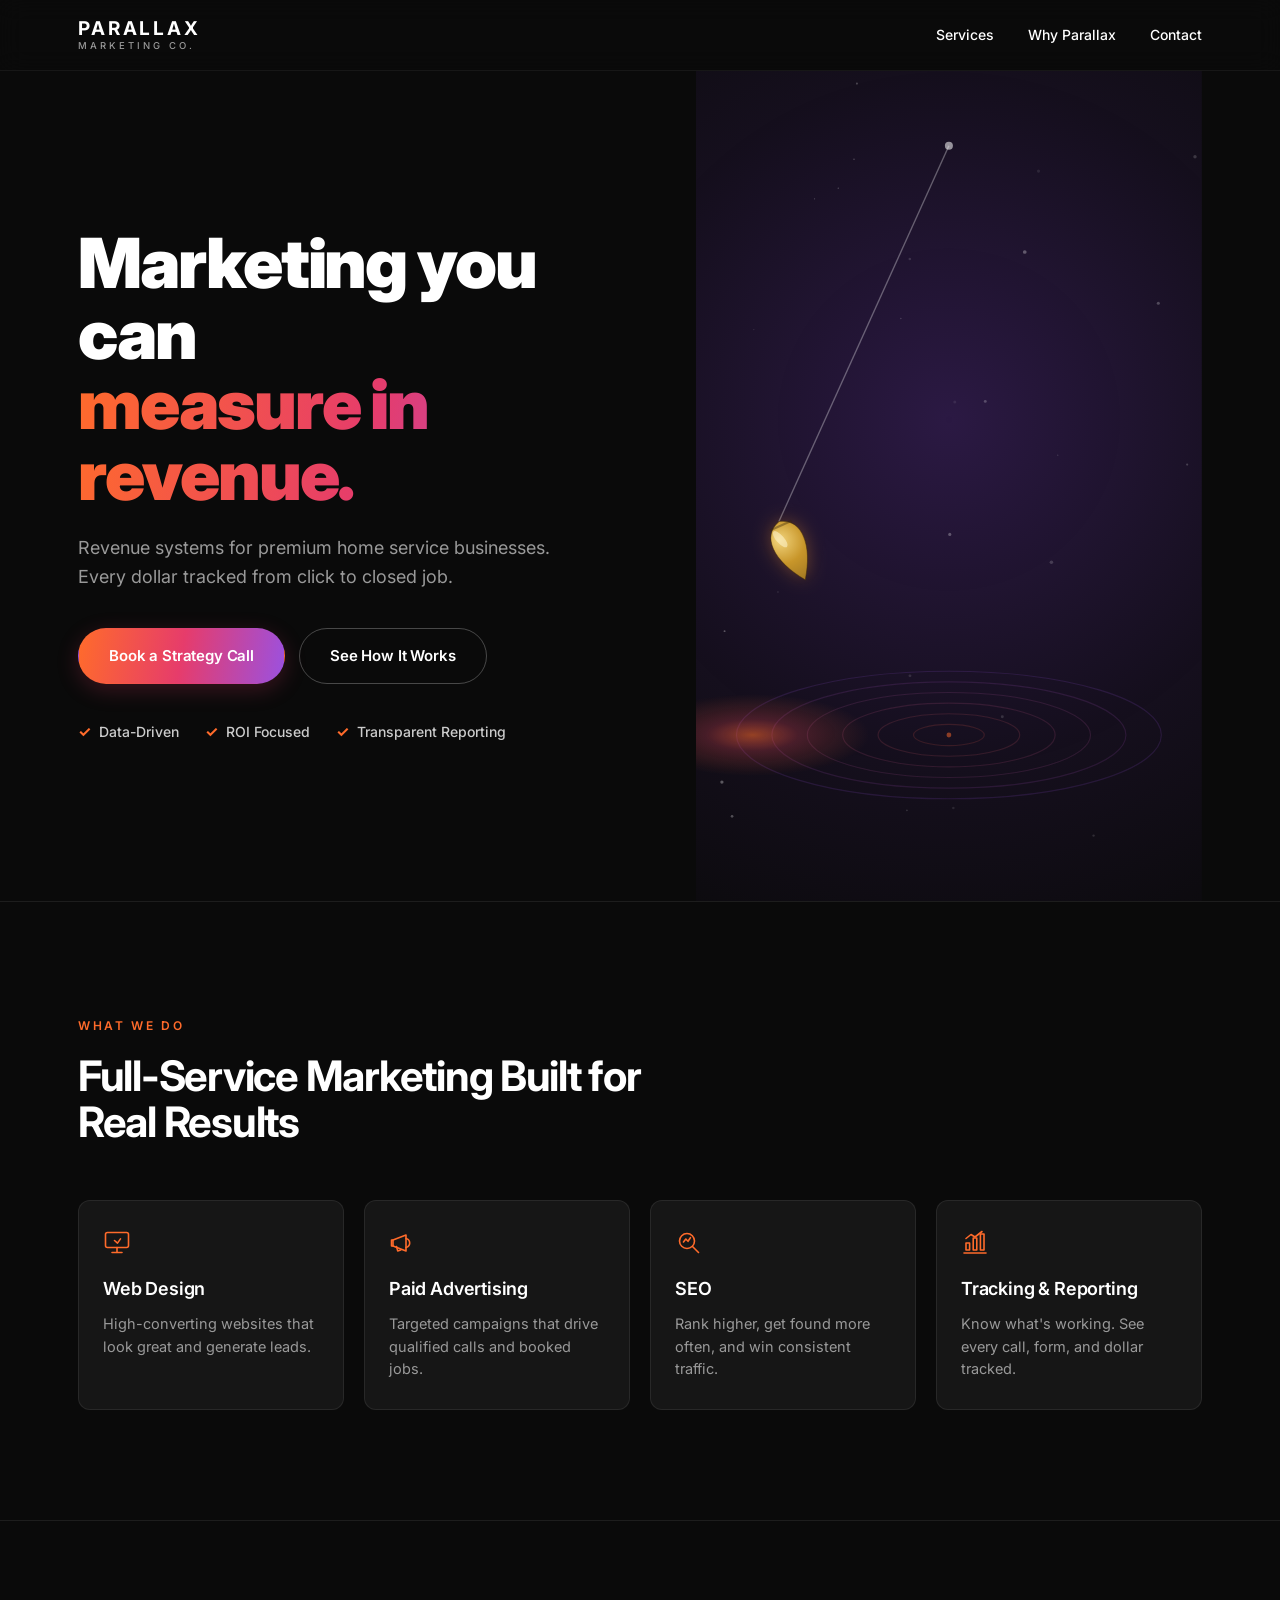
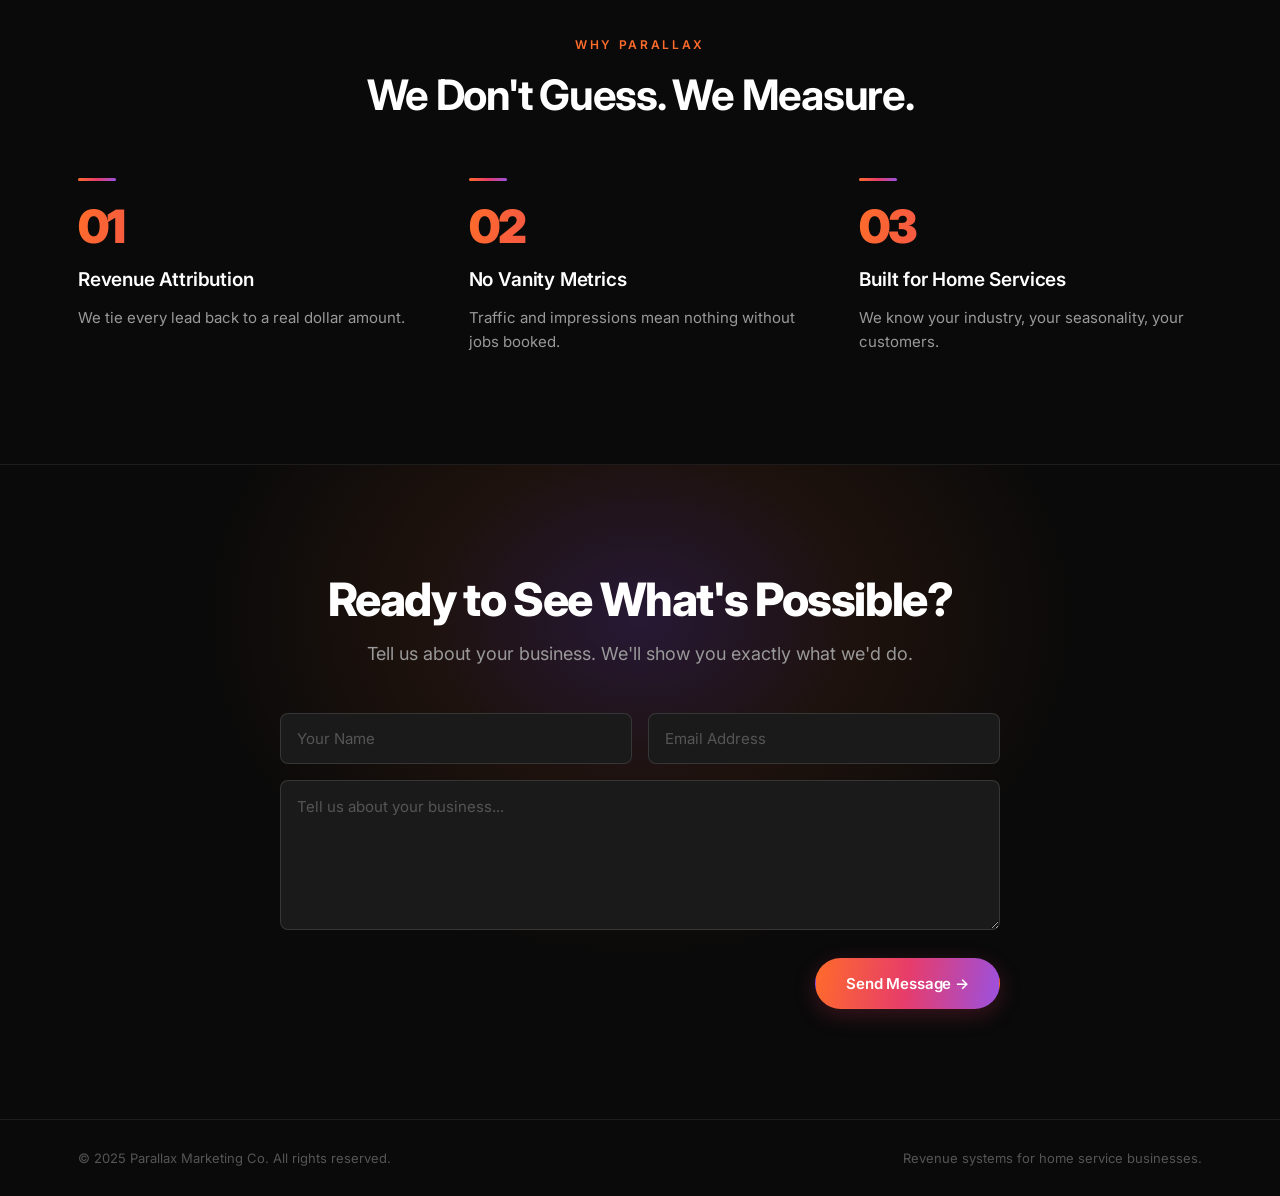
==== index.html @ ec5efbca "Add Parallax Marketing Co. landing page Single-file cinematic dark landing page with an animated can" ====
<!DOCTYPE html>
<html lang="en">
<head>
  <meta charset="UTF-8">
  <meta name="viewport" content="width=device-width, initial-scale=1.0">

  <title>Parallax Marketing Co. | Revenue-Driven Marketing for Home Service Businesses</title>
  <meta name="description" content="Parallax Marketing Co. builds revenue systems for premium home service businesses — remodelers, tree services, and more. Every dollar tracked from click to closed job.">
  <meta name="robots" content="index, follow">
  <link rel="canonical" href="https://yourdomain.com/">

  <!-- Open Graph -->
  <meta property="og:title" content="Parallax Marketing Co. | Marketing You Can Measure in Revenue">
  <meta property="og:description" content="Revenue systems for premium home service businesses. Every dollar tracked from click to closed job.">
  <meta property="og:type" content="website">
  <meta property="og:url" content="https://yourdomain.com/">

  <!-- Twitter Card -->
  <meta name="twitter:card" content="summary_large_image">
  <meta name="twitter:title" content="Parallax Marketing Co.">
  <meta name="twitter:description" content="Revenue systems for premium home service businesses.">

  <!-- Google Search Console verification (replace placeholder with real code) -->
  <meta name="google-site-verification" content="PASTE_YOUR_VERIFICATION_CODE_HERE">

  <!-- Google tag (gtag.js) -->
  <script async src="https://www.googletagmanager.com/gtag/js?id=G-HY8X91YYYF"></script>
  <script>
    window.dataLayer = window.dataLayer || [];
    function gtag(){dataLayer.push(arguments);}
    gtag('js', new Date());
    gtag('config', 'G-HY8X91YYYF');
  </script>

  <!-- Fonts -->
  <link rel="preconnect" href="https://fonts.googleapis.com">
  <link rel="preconnect" href="https://fonts.gstatic.com" crossorigin>
  <link href="https://fonts.googleapis.com/css2?family=Inter:wght@400;500;600;700;900&display=swap" rel="stylesheet">

  <!-- Favicon (inline SVG, no external file) -->
  <link rel="icon" href="data:image/svg+xml,%3Csvg xmlns='http://www.w3.org/2000/svg' viewBox='0 0 32 32'%3E%3Cdefs%3E%3ClinearGradient id='g' x1='0' y1='0' x2='1' y2='1'%3E%3Cstop offset='0' stop-color='%23FF6B2B'/%3E%3Cstop offset='0.5' stop-color='%23E63C6B'/%3E%3Cstop offset='1' stop-color='%239B51E0'/%3E%3C/linearGradient%3E%3C/defs%3E%3Crect width='32' height='32' rx='7' fill='%230a0a0a'/%3E%3Cpath d='M16 5 L20 18 L16 27 L12 18 Z' fill='url(%23g)'/%3E%3C/svg%3E">

  <style>
    :root {
      --bg: #0a0a0a;
      --surface: #111111;
      --surface-2: #161616;
      --input-bg: #1a1a1a;
      --text: #ffffff;
      --text-dim: #999999;
      --text-faint: #555555;
      --border: rgba(255, 255, 255, 0.08);
      --border-strong: rgba(255, 255, 255, 0.12);
      --warm: #FF6B2B;
      --cool: #9B51E0;
      --pink: #E63C6B;
      --grad: linear-gradient(100deg, #FF6B2B 0%, #E63C6B 50%, #9B51E0 100%);
      --maxw: 1180px;
    }

    * { box-sizing: border-box; margin: 0; padding: 0; }

    html { scroll-behavior: smooth; }

    body {
      background: var(--bg);
      color: var(--text);
      font-family: 'Inter', -apple-system, BlinkMacSystemFont, 'Segoe UI', sans-serif;
      font-weight: 400;
      line-height: 1.6;
      -webkit-font-smoothing: antialiased;
      -moz-osx-font-smoothing: grayscale;
      overflow-x: hidden;
    }

    a { color: inherit; text-decoration: none; }

    .wrap { max-width: var(--maxw); margin: 0 auto; padding: 0 28px; }

    .grad-text {
      background: var(--grad);
      -webkit-background-clip: text;
      background-clip: text;
      -webkit-text-fill-color: transparent;
      color: transparent;
    }

    .eyebrow {
      font-size: 12px;
      font-weight: 600;
      letter-spacing: 0.22em;
      text-transform: uppercase;
      color: var(--warm);
      margin-bottom: 18px;
      display: inline-block;
    }

    /* ---------- Buttons ---------- */
    .btn {
      display: inline-flex;
      align-items: center;
      justify-content: center;
      gap: 8px;
      font-family: inherit;
      font-size: 15px;
      font-weight: 600;
      letter-spacing: -0.01em;
      padding: 15px 30px;
      border-radius: 100px;
      border: 1px solid transparent;
      cursor: pointer;
      transition: transform .25s ease, box-shadow .3s ease, background .3s ease, border-color .3s ease;
      white-space: nowrap;
    }
    .btn-primary {
      background: var(--grad);
      color: #fff;
      box-shadow: 0 6px 22px rgba(230, 60, 107, 0.22);
    }
    .btn-primary:hover {
      transform: translateY(-2px);
      box-shadow: 0 0 34px rgba(255, 107, 43, 0.55), 0 8px 28px rgba(155, 81, 224, 0.35);
    }
    .btn-ghost {
      background: transparent;
      color: #fff;
      border: 1px solid rgba(255, 255, 255, 0.25);
    }
    .btn-ghost:hover {
      background: rgba(255, 255, 255, 0.07);
      border-color: rgba(255, 255, 255, 0.4);
      transform: translateY(-2px);
    }

    /* ---------- Nav ---------- */
    nav {
      position: sticky;
      top: 0;
      z-index: 100;
      background: rgba(10, 10, 10, 0.9);
      backdrop-filter: blur(12px);
      -webkit-backdrop-filter: blur(12px);
      border-bottom: 1px solid rgba(255, 255, 255, 0.06);
    }
    .nav-inner {
      display: flex;
      align-items: center;
      justify-content: space-between;
      height: 70px;
    }
    .logo { line-height: 1; }
    .logo .mark {
      font-size: 19px;
      font-weight: 700;
      letter-spacing: 0.15em;
      color: #fff;
    }
    .logo .sub {
      display: block;
      font-size: 9.5px;
      font-weight: 500;
      letter-spacing: 0.32em;
      color: var(--text-dim);
      margin-top: 3px;
    }
    .nav-links { display: flex; align-items: center; gap: 34px; }
    .nav-links a {
      font-size: 14px;
      font-weight: 500;
      color: #fff;
      transition: color .2s ease;
    }
    .nav-links a:hover { color: var(--warm); }
    .nav-toggle {
      display: none;
      background: none;
      border: 0;
      cursor: pointer;
      padding: 8px;
      width: 42px;
      height: 42px;
    }
    .nav-toggle span {
      display: block;
      width: 22px;
      height: 2px;
      background: #fff;
      margin: 4px auto;
      transition: transform .3s ease, opacity .3s ease;
    }
    .nav-toggle.open span:nth-child(1) { transform: translateY(6px) rotate(45deg); }
    .nav-toggle.open span:nth-child(2) { opacity: 0; }
    .nav-toggle.open span:nth-child(3) { transform: translateY(-6px) rotate(-45deg); }

    /* ---------- Hero ---------- */
    .hero {
      position: relative;
      min-height: calc(100vh - 70px);
      display: flex;
      align-items: stretch;
    }
    .hero-inner {
      max-width: var(--maxw);
      margin: 0 auto;
      padding: 0 28px;
      width: 100%;
      display: grid;
      grid-template-columns: 55% 45%;
      align-items: center;
    }
    .hero-copy { padding: 40px 40px 40px 0; max-width: 620px; }
    .hero h1 {
      font-size: clamp(40px, 5.4vw, 72px);
      font-weight: 900;
      line-height: 1.02;
      letter-spacing: -0.03em;
      margin-bottom: 24px;
    }
    .hero h1 .line2 { display: block; }
    .hero .subhead {
      font-size: 18px;
      color: var(--text-dim);
      max-width: 480px;
      margin-bottom: 36px;
    }
    .hero-cta { display: flex; gap: 14px; flex-wrap: wrap; margin-bottom: 36px; }
    .trust { display: flex; gap: 26px; flex-wrap: wrap; }
    .trust .item {
      display: inline-flex;
      align-items: center;
      gap: 8px;
      font-size: 14px;
      font-weight: 500;
      color: #ccc;
    }
    .trust .check {
      color: var(--warm);
      font-weight: 700;
      font-size: 15px;
    }

    .hero-visual { position: relative; height: 100%; min-height: 560px; }
    #pendulum { display: block; width: 100%; height: 100%; }

    /* ---------- Section base ---------- */
    section { position: relative; }
    .section-pad { padding: 110px 0; }
    .section-head { max-width: 640px; }
    .section-head h2 {
      font-size: clamp(30px, 4vw, 42px);
      font-weight: 700;
      letter-spacing: -0.03em;
      line-height: 1.1;
    }
    .center { text-align: center; margin-left: auto; margin-right: auto; }

    /* ---------- Services grid ---------- */
    #services { border-top: 1px solid var(--border); }
    .cards {
      display: grid;
      grid-template-columns: repeat(4, 1fr);
      gap: 20px;
      margin-top: 54px;
    }
    .card {
      background: var(--surface-2);
      border: 1px solid var(--border);
      border-radius: 12px;
      padding: 28px 24px;
      transition: box-shadow .3s ease, border-color .3s ease, transform .3s ease;
    }
    .card:hover {
      box-shadow: 0 0 20px rgba(255, 107, 43, 0.15);
      border-color: rgba(255, 107, 43, 0.3);
      transform: translateY(-3px);
    }
    .card .icon { margin-bottom: 18px; height: 28px; display: flex; align-items: center; }
    .card h3 { font-size: 18px; font-weight: 600; letter-spacing: -0.01em; margin-bottom: 10px; }
    .card p { font-size: 14.5px; color: var(--text-dim); line-height: 1.55; }

    /* ---------- Why Parallax ---------- */
    #why { border-top: 1px solid var(--border); text-align: center; }
    .why-grid {
      display: grid;
      grid-template-columns: repeat(3, 1fr);
      gap: 48px;
      margin-top: 60px;
      text-align: left;
    }
    .why-col .num {
      font-size: 46px;
      font-weight: 900;
      letter-spacing: -0.04em;
      line-height: 1;
      margin-bottom: 16px;
    }
    .why-col h3 { font-size: 19px; font-weight: 600; margin-bottom: 10px; letter-spacing: -0.01em; }
    .why-col p { font-size: 15px; color: var(--text-dim); }
    .why-col .bar { width: 38px; height: 3px; border-radius: 3px; background: var(--grad); margin-bottom: 22px; }

    /* ---------- Contact ---------- */
    #contact {
      border-top: 1px solid var(--border);
      position: relative;
      overflow: hidden;
    }
    #contact::before {
      content: "";
      position: absolute;
      top: -30%;
      left: 50%;
      transform: translateX(-50%);
      width: 900px;
      height: 700px;
      background: radial-gradient(ellipse at center, rgba(155, 81, 224, 0.20) 0%, rgba(255, 107, 43, 0.08) 35%, transparent 70%);
      pointer-events: none;
      z-index: 0;
    }
    .contact-inner { position: relative; z-index: 1; max-width: 720px; margin: 0 auto; text-align: center; }
    .contact-inner h2 { font-size: clamp(30px, 4.4vw, 46px); font-weight: 800; letter-spacing: -0.03em; line-height: 1.08; }
    .contact-inner .subline { color: var(--text-dim); font-size: 18px; margin-top: 16px; }

    form { margin-top: 44px; text-align: left; }
    .form-row { display: grid; grid-template-columns: 1fr 1fr; gap: 16px; }
    .field { position: relative; }
    .field label.sr {
      position: absolute; width: 1px; height: 1px; padding: 0; margin: -1px;
      overflow: hidden; clip: rect(0,0,0,0); white-space: nowrap; border: 0;
    }
    input, textarea {
      width: 100%;
      background: var(--input-bg);
      border: 1px solid var(--border-strong);
      border-radius: 8px;
      color: #fff;
      font-family: inherit;
      font-size: 15px;
      padding: 15px 16px;
      transition: border-color .25s ease, box-shadow .25s ease;
      margin-top: 16px;
    }
    .form-row input { margin-top: 0; }
    textarea { min-height: 150px; resize: vertical; line-height: 1.5; }
    input::placeholder, textarea::placeholder { color: var(--text-faint); }
    input:focus, textarea:focus {
      outline: none;
      border-color: rgba(255, 107, 43, 0.5);
      box-shadow: 0 0 0 3px rgba(255, 107, 43, 0.12), 0 0 18px rgba(255, 107, 43, 0.18);
    }
    .form-actions { display: flex; justify-content: flex-end; margin-top: 20px; }
    .form-success {
      margin-top: 44px;
      padding: 30px;
      text-align: center;
      background: var(--surface-2);
      border: 1px solid rgba(255, 107, 43, 0.3);
      border-radius: 12px;
      font-size: 17px;
      font-weight: 500;
      box-shadow: 0 0 28px rgba(255, 107, 43, 0.12);
    }
    .form-success .check {
      display: inline-flex; align-items: center; justify-content: center;
      width: 34px; height: 34px; border-radius: 50%;
      background: var(--grad); color: #fff; font-weight: 700; margin-bottom: 12px;
    }
    [hidden] { display: none !important; }

    /* ---------- Footer ---------- */
    footer {
      border-top: 1px solid var(--border);
      padding: 28px 0;
    }
    .footer-inner {
      display: flex;
      align-items: center;
      justify-content: space-between;
      gap: 16px;
      font-size: 13px;
      color: var(--text-faint);
    }

    /* ---------- Reveal on scroll ---------- */
    .reveal { opacity: 0; transform: translateY(20px); transition: opacity .7s ease, transform .7s ease; }
    .reveal.in { opacity: 1; transform: none; }

    /* ---------- Responsive ---------- */
    @media (max-width: 980px) {
      .why-grid { gap: 34px; }
      .cards { gap: 16px; }
    }
    @media (max-width: 768px) {
      .nav-links {
        position: absolute;
        top: 70px;
        left: 0;
        right: 0;
        flex-direction: column;
        align-items: flex-start;
        gap: 0;
        background: rgba(10, 10, 10, 0.97);
        backdrop-filter: blur(12px);
        -webkit-backdrop-filter: blur(12px);
        border-bottom: 1px solid var(--border);
        padding: 8px 28px 18px;
        transform: translateY(-12px);
        opacity: 0;
        pointer-events: none;
        transition: opacity .25s ease, transform .25s ease;
      }
      .nav-links.open { transform: none; opacity: 1; pointer-events: auto; }
      .nav-links a { width: 100%; padding: 13px 0; border-bottom: 1px solid var(--border); }
      .nav-links a:last-child { border-bottom: 0; }
      .nav-toggle { display: block; }

      .hero { min-height: auto; }
      .hero-inner { grid-template-columns: 1fr; }
      .hero-copy { padding: 54px 0 10px; text-align: left; max-width: none; }
      .hero h1 { font-size: clamp(38px, 11vw, 56px); }
      .hero-visual { min-height: 380px; height: 380px; order: 2; margin-bottom: 30px; }
      .hero-cta .btn { flex: 1 1 auto; }

      .section-pad { padding: 72px 0; }
      .cards { grid-template-columns: repeat(2, 1fr); }
      .why-grid { grid-template-columns: 1fr; gap: 38px; }

      .form-row { grid-template-columns: 1fr; gap: 0; }
      .form-row input + input,
      .form-row .field + .field input { margin-top: 16px; }
      .form-actions { justify-content: stretch; }
      .form-actions .btn { width: 100%; }

      .footer-inner { flex-direction: column; align-items: flex-start; gap: 8px; }
    }
    @media (max-width: 440px) {
      .cards { grid-template-columns: 1fr; }
    }

    /* ---------- Reduced motion ---------- */
    @media (prefers-reduced-motion: reduce) {
      html { scroll-behavior: auto; }
      .reveal { opacity: 1; transform: none; transition: none; }
      .btn { transition: none; }
    }
  </style>
</head>
<body>

  <!-- ============ NAV ============ -->
  <nav>
    <div class="wrap nav-inner">
      <a href="#top" class="logo" aria-label="Parallax Marketing Co. home">
        <span class="mark">PARALLAX</span>
        <span class="sub">MARKETING&nbsp;CO.</span>
      </a>
      <button class="nav-toggle" id="navToggle" aria-label="Toggle navigation menu" aria-expanded="false" aria-controls="navLinks">
        <span></span><span></span><span></span>
      </button>
      <div class="nav-links" id="navLinks">
        <a href="#services">Services</a>
        <a href="#why">Why Parallax</a>
        <a href="#contact">Contact</a>
      </div>
    </div>
  </nav>

  <!-- ============ HERO ============ -->
  <header class="hero" id="top">
    <div class="hero-inner">
      <div class="hero-copy">
        <h1>
          Marketing you can<br>
          <span class="line2 grad-text">measure in revenue.</span>
        </h1>
        <p class="subhead">
          Revenue systems for premium home service businesses.
          Every dollar tracked from click to closed job.
        </p>
        <div class="hero-cta">
          <a href="#contact" class="btn btn-primary">Book a Strategy Call</a>
          <a href="#services" class="btn btn-ghost">See How It Works</a>
        </div>
        <div class="trust">
          <span class="item"><span class="check">✓</span> Data-Driven</span>
          <span class="item"><span class="check">✓</span> ROI Focused</span>
          <span class="item"><span class="check">✓</span> Transparent Reporting</span>
        </div>
      </div>

      <div class="hero-visual">
        <canvas id="pendulum" role="img"
          aria-label="Animated glowing brass pendulum swinging over a target of concentric measurement rings, symbolizing precision and measurable results."></canvas>
      </div>
    </div>
  </header>

  <!-- ============ WHAT WE DO ============ -->
  <section id="services" class="section-pad">
    <div class="wrap">
      <div class="section-head reveal">
        <span class="eyebrow">What We Do</span>
        <h2>Full-Service Marketing Built for Real Results</h2>
      </div>
      <div class="cards">
        <div class="card reveal">
          <div class="icon" aria-hidden="true">
            <svg width="28" height="28" viewBox="0 0 28 28" fill="none" stroke="#FF6B2B" stroke-width="1.6" stroke-linecap="round" stroke-linejoin="round">
              <rect x="2.5" y="3.5" width="23" height="15" rx="2"></rect>
              <path d="M9 23.5h10M14 18.5v5"></path>
              <path d="M11.5 11.5l3 2.6 3-4.2"></path>
            </svg>
          </div>
          <h3>Web Design</h3>
          <p>High-converting websites that look great and generate leads.</p>
        </div>
        <div class="card reveal">
          <div class="icon" aria-hidden="true">
            <svg width="28" height="28" viewBox="0 0 28 28" fill="none" stroke="#FF6B2B" stroke-width="1.6" stroke-linecap="round" stroke-linejoin="round">
              <path d="M4 11v6l13 5V6L4 11z"></path>
              <path d="M4 11H2.5v6H4"></path>
              <path d="M17 9.5c2.2.6 3.7 2.3 3.7 4.5S19.2 17.9 17 18.5"></path>
              <path d="M7.5 17.5l1.2 4.4 3-1"></path>
            </svg>
          </div>
          <h3>Paid Advertising</h3>
          <p>Targeted campaigns that drive qualified calls and booked jobs.</p>
        </div>
        <div class="card reveal">
          <div class="icon" aria-hidden="true">
            <svg width="28" height="28" viewBox="0 0 28 28" fill="none" stroke="#FF6B2B" stroke-width="1.6" stroke-linecap="round" stroke-linejoin="round">
              <circle cx="12" cy="12" r="7.5"></circle>
              <path d="M17.5 17.5l6 6"></path>
              <path d="M8.5 13l2.3-3 2.2 2.3 2.4-3.6"></path>
            </svg>
          </div>
          <h3>SEO</h3>
          <p>Rank higher, get found more often, and win consistent traffic.</p>
        </div>
        <div class="card reveal">
          <div class="icon" aria-hidden="true">
            <svg width="28" height="28" viewBox="0 0 28 28" fill="none" stroke="#FF6B2B" stroke-width="1.6" stroke-linecap="round" stroke-linejoin="round">
              <path d="M3 24h22"></path>
              <rect x="5" y="14" width="3.6" height="7"></rect>
              <rect x="12.2" y="9" width="3.6" height="12"></rect>
              <rect x="19.4" y="5" width="3.6" height="16"></rect>
              <path d="M5 9.5l5-4 4 2.5 7-5.5"></path>
            </svg>
          </div>
          <h3>Tracking &amp; Reporting</h3>
          <p>Know what's working. See every call, form, and dollar tracked.</p>
        </div>
      </div>
    </div>
  </section>

  <!-- ============ WHY PARALLAX ============ -->
  <section id="why" class="section-pad">
    <div class="wrap">
      <div class="section-head center reveal">
        <span class="eyebrow">Why Parallax</span>
        <h2>We Don't Guess. We Measure.</h2>
      </div>
      <div class="why-grid">
        <div class="why-col reveal">
          <div class="bar"></div>
          <div class="num grad-text">01</div>
          <h3>Revenue Attribution</h3>
          <p>We tie every lead back to a real dollar amount.</p>
        </div>
        <div class="why-col reveal">
          <div class="bar"></div>
          <div class="num grad-text">02</div>
          <h3>No Vanity Metrics</h3>
          <p>Traffic and impressions mean nothing without jobs booked.</p>
        </div>
        <div class="why-col reveal">
          <div class="bar"></div>
          <div class="num grad-text">03</div>
          <h3>Built for Home Services</h3>
          <p>We know your industry, your seasonality, your customers.</p>
        </div>
      </div>
    </div>
  </section>

  <!-- ============ CONTACT ============ -->
  <section id="contact" class="section-pad">
    <div class="wrap">
      <div class="contact-inner reveal">
        <h2>Ready to See What's Possible?</h2>
        <p class="subline">Tell us about your business. We'll show you exactly what we'd do.</p>

        <form id="contactForm" action="https://api.web3forms.com/submit" method="POST">
          <input type="hidden" name="access_key" value="490f2be7-1484-471a-9d90-5d8ccef7ad90">
          <div class="form-row">
            <div class="field">
              <label class="sr" for="name">Your name</label>
              <input id="name" type="text" name="name" placeholder="Your Name" required autocomplete="name">
            </div>
            <div class="field">
              <label class="sr" for="email">Email address</label>
              <input id="email" type="email" name="email" placeholder="Email Address" required autocomplete="email">
            </div>
          </div>
          <div class="field">
            <label class="sr" for="message">Tell us about your business</label>
            <textarea id="message" name="message" placeholder="Tell us about your business..." required></textarea>
          </div>
          <div class="form-actions">
            <button type="submit" class="btn btn-primary" id="submitBtn">Send Message →</button>
          </div>
        </form>

        <div class="form-success" id="formSuccess" hidden role="status" aria-live="polite">
          <div class="check" aria-hidden="true">✓</div>
          <div>Thanks! We'll be in touch within one business day.</div>
        </div>
      </div>
    </div>
  </section>

  <!-- ============ FOOTER ============ -->
  <footer>
    <div class="wrap footer-inner">
      <span>© 2025 Parallax Marketing Co. All rights reserved.</span>
      <span>Revenue systems for home service businesses.</span>
    </div>
  </footer>

  <script>
    /* ---------- Mobile nav ---------- */
    (function () {
      var toggle = document.getElementById('navToggle');
      var links = document.getElementById('navLinks');
      if (toggle && links) {
        toggle.addEventListener('click', function () {
          var open = links.classList.toggle('open');
          toggle.classList.toggle('open', open);
          toggle.setAttribute('aria-expanded', open ? 'true' : 'false');
        });
        links.addEventListener('click', function (e) {
          if (e.target.tagName === 'A') {
            links.classList.remove('open');
            toggle.classList.remove('open');
            toggle.setAttribute('aria-expanded', 'false');
          }
        });
      }
    })();

    /* ---------- Contact form (AJAX submit + in-place success) ---------- */
    (function () {
      var form = document.getElementById('contactForm');
      if (!form) return;
      form.addEventListener('submit', function (e) {
        e.preventDefault();
        var btn = document.getElementById('submitBtn');
        var original = btn.textContent;
        btn.textContent = 'Sending…';
        btn.disabled = true;

        var data = new FormData(form);
        fetch('https://api.web3forms.com/submit', {
          method: 'POST',
          headers: { 'Accept': 'application/json' },
          body: data
        }).then(function (r) { return r.json(); })
          .then(function (json) {
            if (json.success) {
              form.setAttribute('hidden', '');
              document.getElementById('formSuccess').removeAttribute('hidden');
            } else {
              btn.textContent = original;
              btn.disabled = false;
              alert('Something went wrong. Please email us directly or try again.');
            }
          })
          .catch(function () {
            btn.textContent = original;
            btn.disabled = false;
            alert('Network error. Please try again.');
          });
      });
    })();

    /* ---------- Reveal on scroll ---------- */
    (function () {
      var reduce = window.matchMedia('(prefers-reduced-motion: reduce)').matches;
      var els = document.querySelectorAll('.reveal');
      if (reduce || !('IntersectionObserver' in window)) {
        els.forEach(function (el) { el.classList.add('in'); });
        return;
      }
      var io = new IntersectionObserver(function (entries) {
        entries.forEach(function (en) {
          if (en.isIntersecting) { en.target.classList.add('in'); io.unobserve(en.target); }
        });
      }, { threshold: 0.15 });
      els.forEach(function (el) { io.observe(el); });
    })();

    /* ---------- Pendulum (canvas) ---------- */
    (function () {
      var canvas = document.getElementById('pendulum');
      if (!canvas) return;
      var ctx = canvas.getContext('2d');
      var W = 0, H = 0, dpr = 1;
      var particles = [];
      var PARTICLE_COUNT = 26;

      // Physics
      var AMP = 25 * Math.PI / 180;   // 25 degrees
      var PERIOD = 2.5;               // seconds

      function initParticles() {
        particles = [];
        for (var i = 0; i < PARTICLE_COUNT; i++) {
          particles.push({
            x: Math.random() * W,
            y: Math.random() * H,
            r: Math.random() * 1.4 + 0.5,
            speed: Math.random() * 0.28 + 0.08,
            alpha: Math.random() * 0.25 + 0.08
          });
        }
      }

      function resize() {
        var rect = canvas.getBoundingClientRect();
        dpr = window.devicePixelRatio || 1;
        W = Math.max(1, rect.width);
        H = Math.max(1, rect.height);
        canvas.width = Math.round(W * dpr);
        canvas.height = Math.round(H * dpr);
        ctx.setTransform(dpr, 0, 0, dpr, 0, 0);
        initParticles();
      }

      function lerp(a, b, t) { return a + (b - a) * t; }

      function drawScene(phase, animateParticles) {
        ctx.clearRect(0, 0, W, H);

        var cx = W * 0.5;
        var pivotY = H * 0.09;
        var floorY = H * 0.80;            // bullseye sits low in the frame
        var bobLen = Math.min(64, H * 0.10);
        var bobW = bobLen * 0.34;
        var L = (floorY - pivotY) * 0.70; // bob hovers above the target

        // Clamp swing so the bob never clips the (often narrow) column.
        var margin = bobW + 22;
        var maxTravel = Math.max(20, cx - margin);
        var maxAngle = Math.asin(Math.min(1, maxTravel / (L + bobLen)));
        var effAMP = Math.min(AMP, maxAngle * 0.94);
        var theta = effAMP * phase;

        // --- Color wash ---
        var washR = Math.max(W, H) * 0.75;
        var wash = ctx.createRadialGradient(cx, H * 0.42, 0, cx, H * 0.42, washR);
        wash.addColorStop(0, 'rgba(120, 60, 200, 0.30)');
        wash.addColorStop(0.55, 'rgba(120, 60, 200, 0.10)');
        wash.addColorStop(1, 'rgba(120, 60, 200, 0)');
        ctx.fillStyle = wash;
        ctx.fillRect(0, 0, W, H);

        // --- Ambient particles ---
        for (var i = 0; i < particles.length; i++) {
          var p = particles[i];
          if (animateParticles) {
            p.y -= p.speed;
            if (p.y < -4) { p.y = H + 4; p.x = Math.random() * W; }
          }
          ctx.beginPath();
          ctx.arc(p.x, p.y, p.r, 0, Math.PI * 2);
          ctx.fillStyle = 'rgba(255,255,255,' + p.alpha + ')';
          ctx.fill();
        }

        // --- Bob tip position (continues past bob along string axis) ---
        var sin = Math.sin(theta), cos = Math.cos(theta);
        var attachX = cx + L * sin;
        var attachY = pivotY + L * cos;
        var tipX = cx + (L + bobLen) * sin;

        // --- Target rings on the floor (flattened ellipses) ---
        var ringCount = 6;
        var maxRX = Math.min(W * 0.42, 230);
        var squash = 0.30;
        for (var rdx = ringCount; rdx >= 1; rdx--) {
          var f = rdx / ringCount;
          var rx = maxRX * f;
          var ry = rx * squash;
          var rr = Math.round(lerp(150, 255, 1 - f));  // 255->150 outer->inner
          var gg = Math.round(lerp(80, 100, 1 - f));
          var bb = Math.round(lerp(220, 50, 1 - f));
          ctx.beginPath();
          ctx.ellipse(cx, floorY, rx, ry, 0, 0, Math.PI * 2);
          ctx.strokeStyle = 'rgba(' + rr + ',' + gg + ',' + bb + ',0.16)';
          ctx.lineWidth = 1.2;
          ctx.stroke();
        }
        // center dot of target
        ctx.beginPath();
        ctx.arc(cx, floorY, 2.4, 0, Math.PI * 2);
        ctx.fillStyle = 'rgba(255,107,43,0.5)';
        ctx.fill();

        // --- Moving glow where the tip points (on the floor) ---
        ctx.save();
        ctx.translate(tipX, floorY);
        ctx.scale(1, squash + 0.05);
        var glowR = maxRX * 0.55;
        var glow = ctx.createRadialGradient(0, 0, 0, 0, 0, glowR);
        glow.addColorStop(0, 'rgba(255, 107, 43, 0.55)');
        glow.addColorStop(0.4, 'rgba(255, 80, 90, 0.22)');
        glow.addColorStop(1, 'rgba(255, 107, 43, 0)');
        ctx.fillStyle = glow;
        ctx.beginPath();
        ctx.arc(0, 0, glowR, 0, Math.PI * 2);
        ctx.fill();
        ctx.restore();

        // --- String ---
        ctx.beginPath();
        ctx.moveTo(cx, pivotY);
        ctx.lineTo(attachX, attachY);
        ctx.strokeStyle = 'rgba(255,255,255,0.32)';
        ctx.lineWidth = 1.4;
        ctx.stroke();

        // pivot cap
        ctx.beginPath();
        ctx.arc(cx, pivotY, 4, 0, Math.PI * 2);
        ctx.fillStyle = 'rgba(255,255,255,0.55)';
        ctx.fill();

        // --- Bob (brass plumb bob / teardrop) ---
        ctx.save();
        ctx.translate(attachX, attachY);
        ctx.rotate(theta);  // align bob axis with string

        // body path: wide near top, tapering to a point at bottom
        ctx.beginPath();
        ctx.moveTo(0, 0);
        ctx.bezierCurveTo(bobW, bobLen * 0.10, bobW, bobLen * 0.52, 0, bobLen);
        ctx.bezierCurveTo(-bobW, bobLen * 0.52, -bobW, bobLen * 0.10, 0, 0);
        ctx.closePath();

        var bg = ctx.createRadialGradient(-bobW * 0.35, bobLen * 0.26, 1, 0, bobLen * 0.4, bobLen * 0.95);
        bg.addColorStop(0, '#F0D27A');
        bg.addColorStop(0.35, '#C8962A');
        bg.addColorStop(1, '#7A5A1A');
        ctx.fillStyle = bg;
        ctx.shadowColor = 'rgba(255,150,40,0.35)';
        ctx.shadowBlur = 18;
        ctx.fill();
        ctx.shadowBlur = 0;

        // rim
        ctx.lineWidth = 1;
        ctx.strokeStyle = 'rgba(60,40,10,0.5)';
        ctx.stroke();

        // brass collar near the top
        ctx.beginPath();
        ctx.moveTo(-bobW * 0.55, bobLen * 0.07);
        ctx.lineTo(bobW * 0.55, bobLen * 0.07);
        ctx.lineWidth = 2.2;
        ctx.strokeStyle = 'rgba(60,40,10,0.4)';
        ctx.stroke();

        // specular highlight
        ctx.beginPath();
        ctx.ellipse(-bobW * 0.28, bobLen * 0.26, bobW * 0.18, bobLen * 0.16, -0.3, 0, Math.PI * 2);
        ctx.fillStyle = 'rgba(255,245,210,0.55)';
        ctx.fill();

        ctx.restore();
      }

      var reduceMQ = window.matchMedia('(prefers-reduced-motion: reduce)');
      var rafId = null;
      var start = null;

      function loop(now) {
        if (start === null) start = now;
        var t = (now - start) / 1000;
        var phase = Math.sin((2 * Math.PI / PERIOD) * t);
        drawScene(phase, true);
        rafId = requestAnimationFrame(loop);
      }

      function stop() { if (rafId) { cancelAnimationFrame(rafId); rafId = null; } }

      function render() {
        stop();
        start = null;
        if (reduceMQ.matches) {
          // static frame at a resting-ish angle
          drawScene(0.45, false);
        } else {
          rafId = requestAnimationFrame(loop);
        }
      }

      var rt;
      window.addEventListener('resize', function () {
        clearTimeout(rt);
        rt = setTimeout(function () { resize(); render(); }, 120);
      });
      if (reduceMQ.addEventListener) {
        reduceMQ.addEventListener('change', render);
      }
      // Pause when offscreen / tab hidden to save resources
      document.addEventListener('visibilitychange', function () {
        if (document.hidden) { stop(); }
        else if (!reduceMQ.matches) { start = null; rafId = requestAnimationFrame(loop); }
      });

      resize();
      render();
    })();
  </script>
</body>
</html>
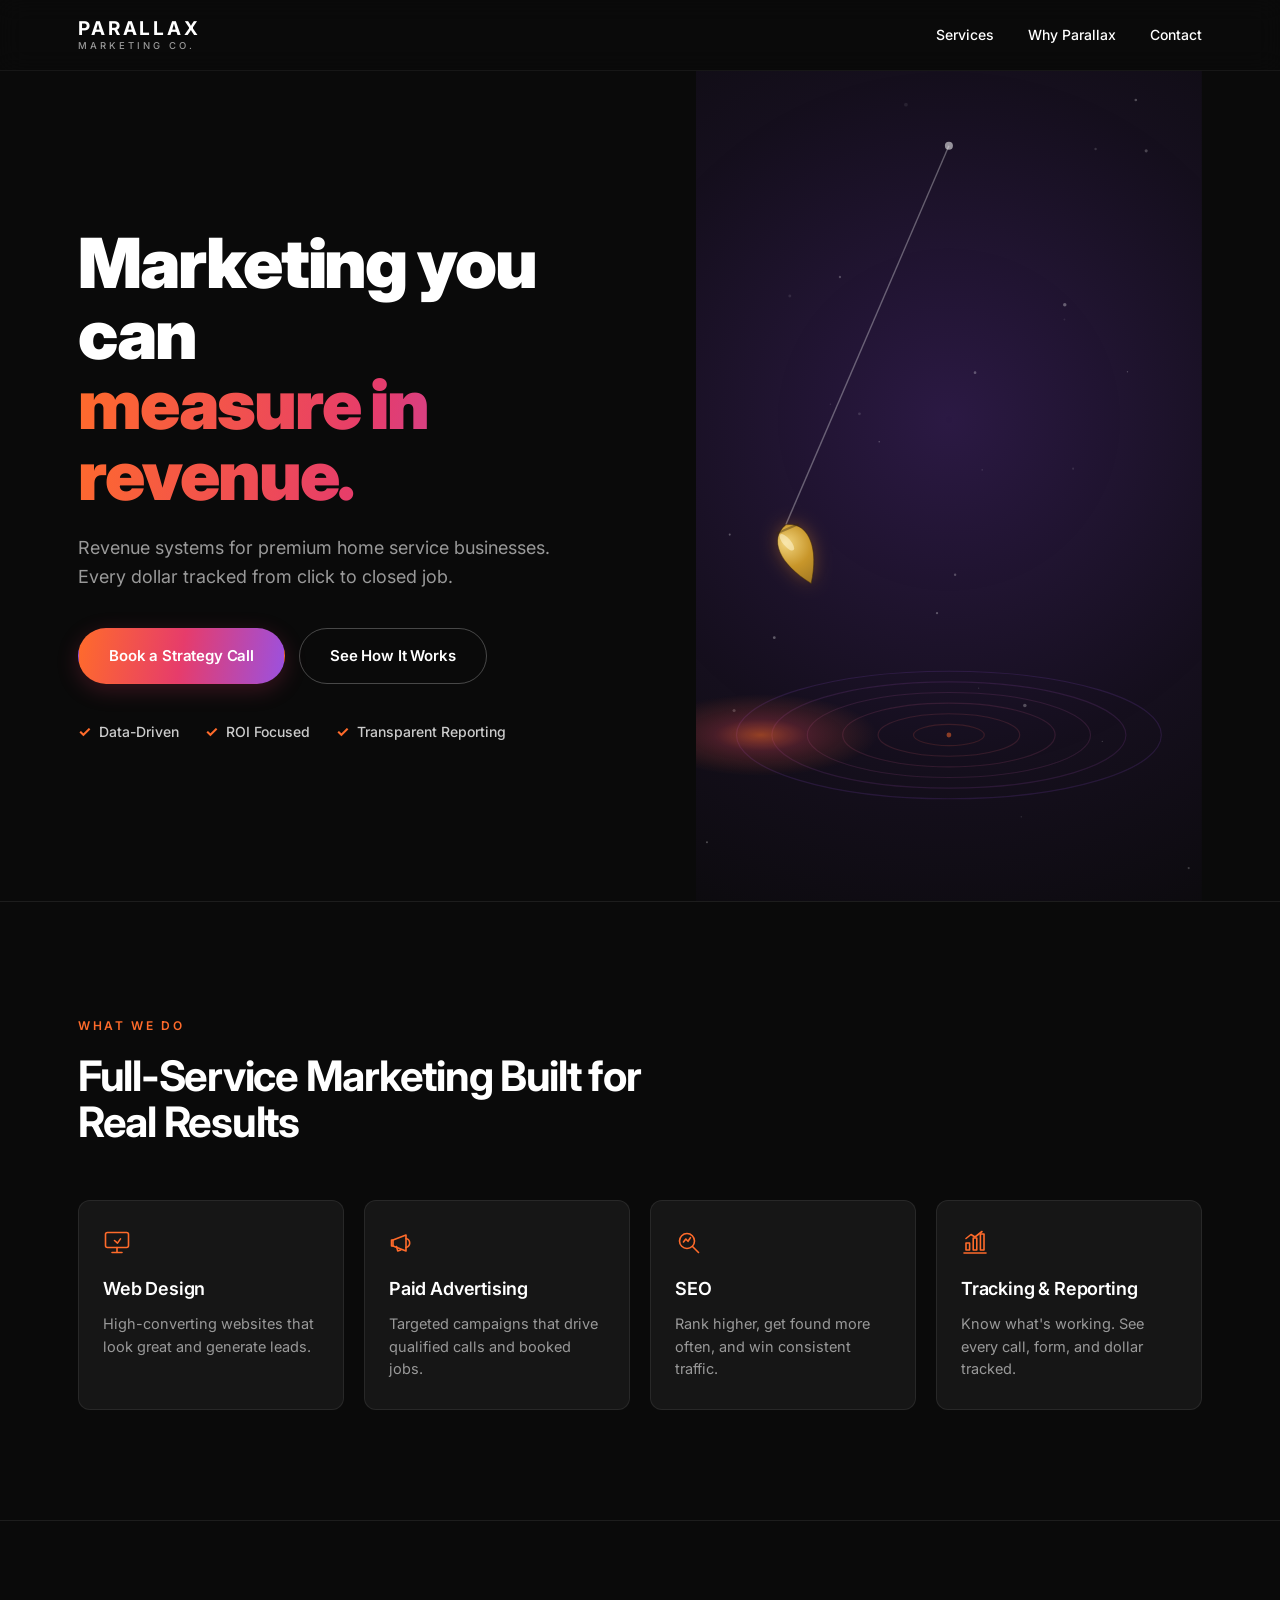
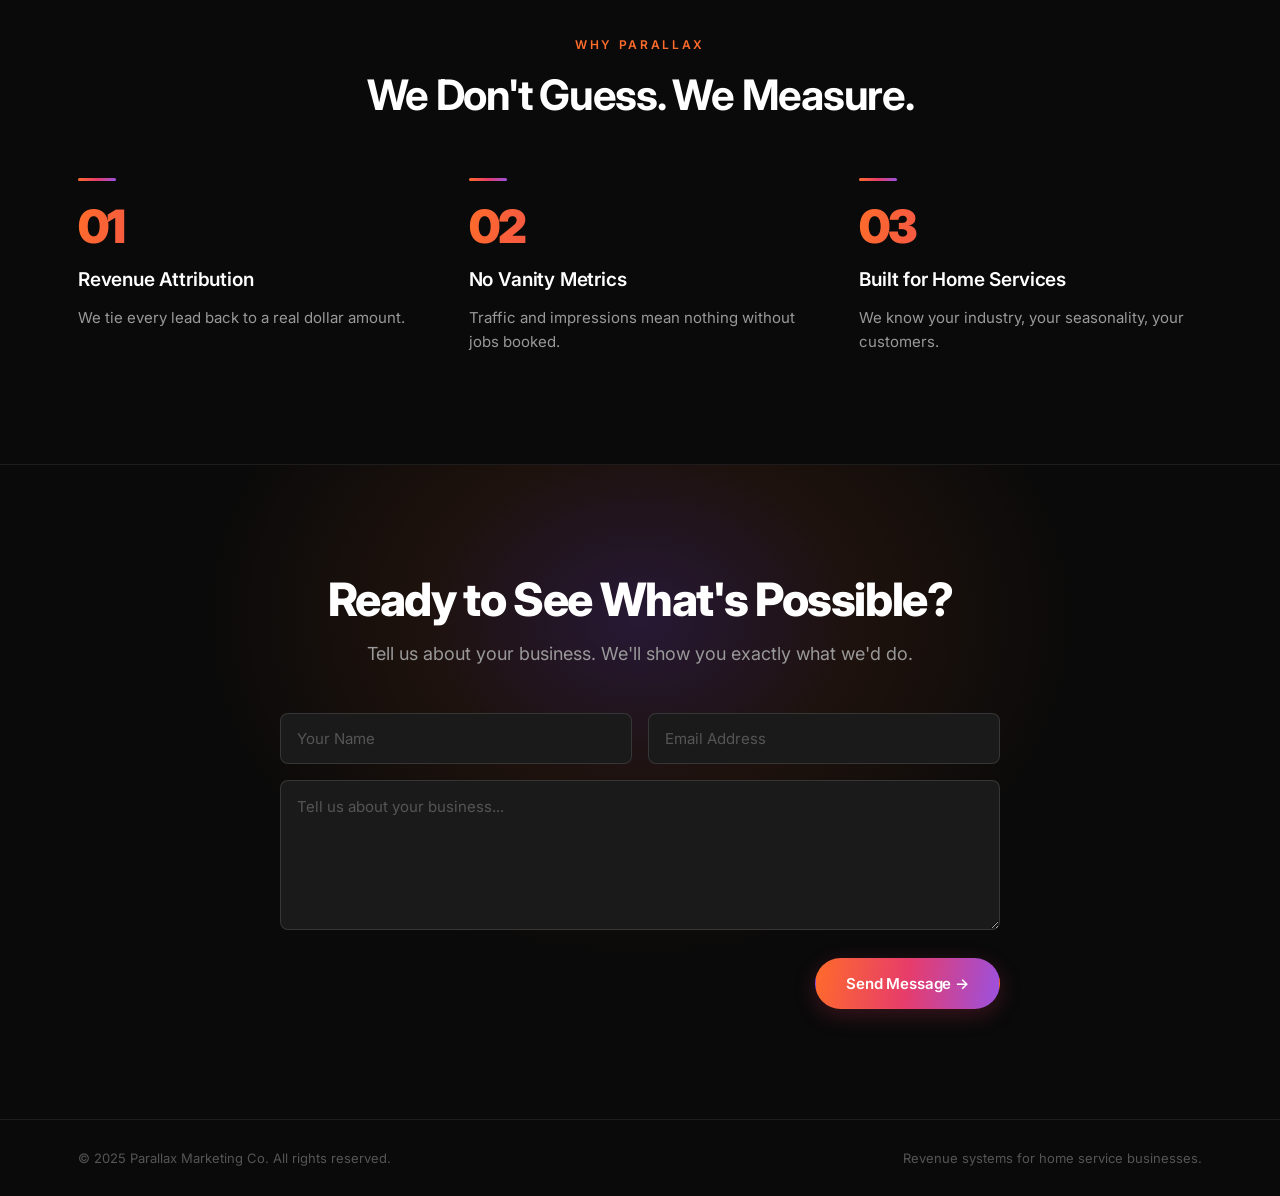
==== commit 28f871d0: "Set canonical and og:url to GitHub Pages URL Co-Authored-By: Claude Opus 4.8 (1M context) <noreply@a" ====
--- a/index.html
+++ b/index.html
@@ -7,13 +7,13 @@
   <title>Parallax Marketing Co. | Revenue-Driven Marketing for Home Service Businesses</title>
   <meta name="description" content="Parallax Marketing Co. builds revenue systems for premium home service businesses — remodelers, tree services, and more. Every dollar tracked from click to closed job.">
   <meta name="robots" content="index, follow">
-  <link rel="canonical" href="https://yourdomain.com/">
+  <link rel="canonical" href="https://loganwick22.github.io/parallax-marketing/">
 
   <!-- Open Graph -->
   <meta property="og:title" content="Parallax Marketing Co. | Marketing You Can Measure in Revenue">
   <meta property="og:description" content="Revenue systems for premium home service businesses. Every dollar tracked from click to closed job.">
   <meta property="og:type" content="website">
-  <meta property="og:url" content="https://yourdomain.com/">
+  <meta property="og:url" content="https://loganwick22.github.io/parallax-marketing/">
 
   <!-- Twitter Card -->
   <meta name="twitter:card" content="summary_large_image">
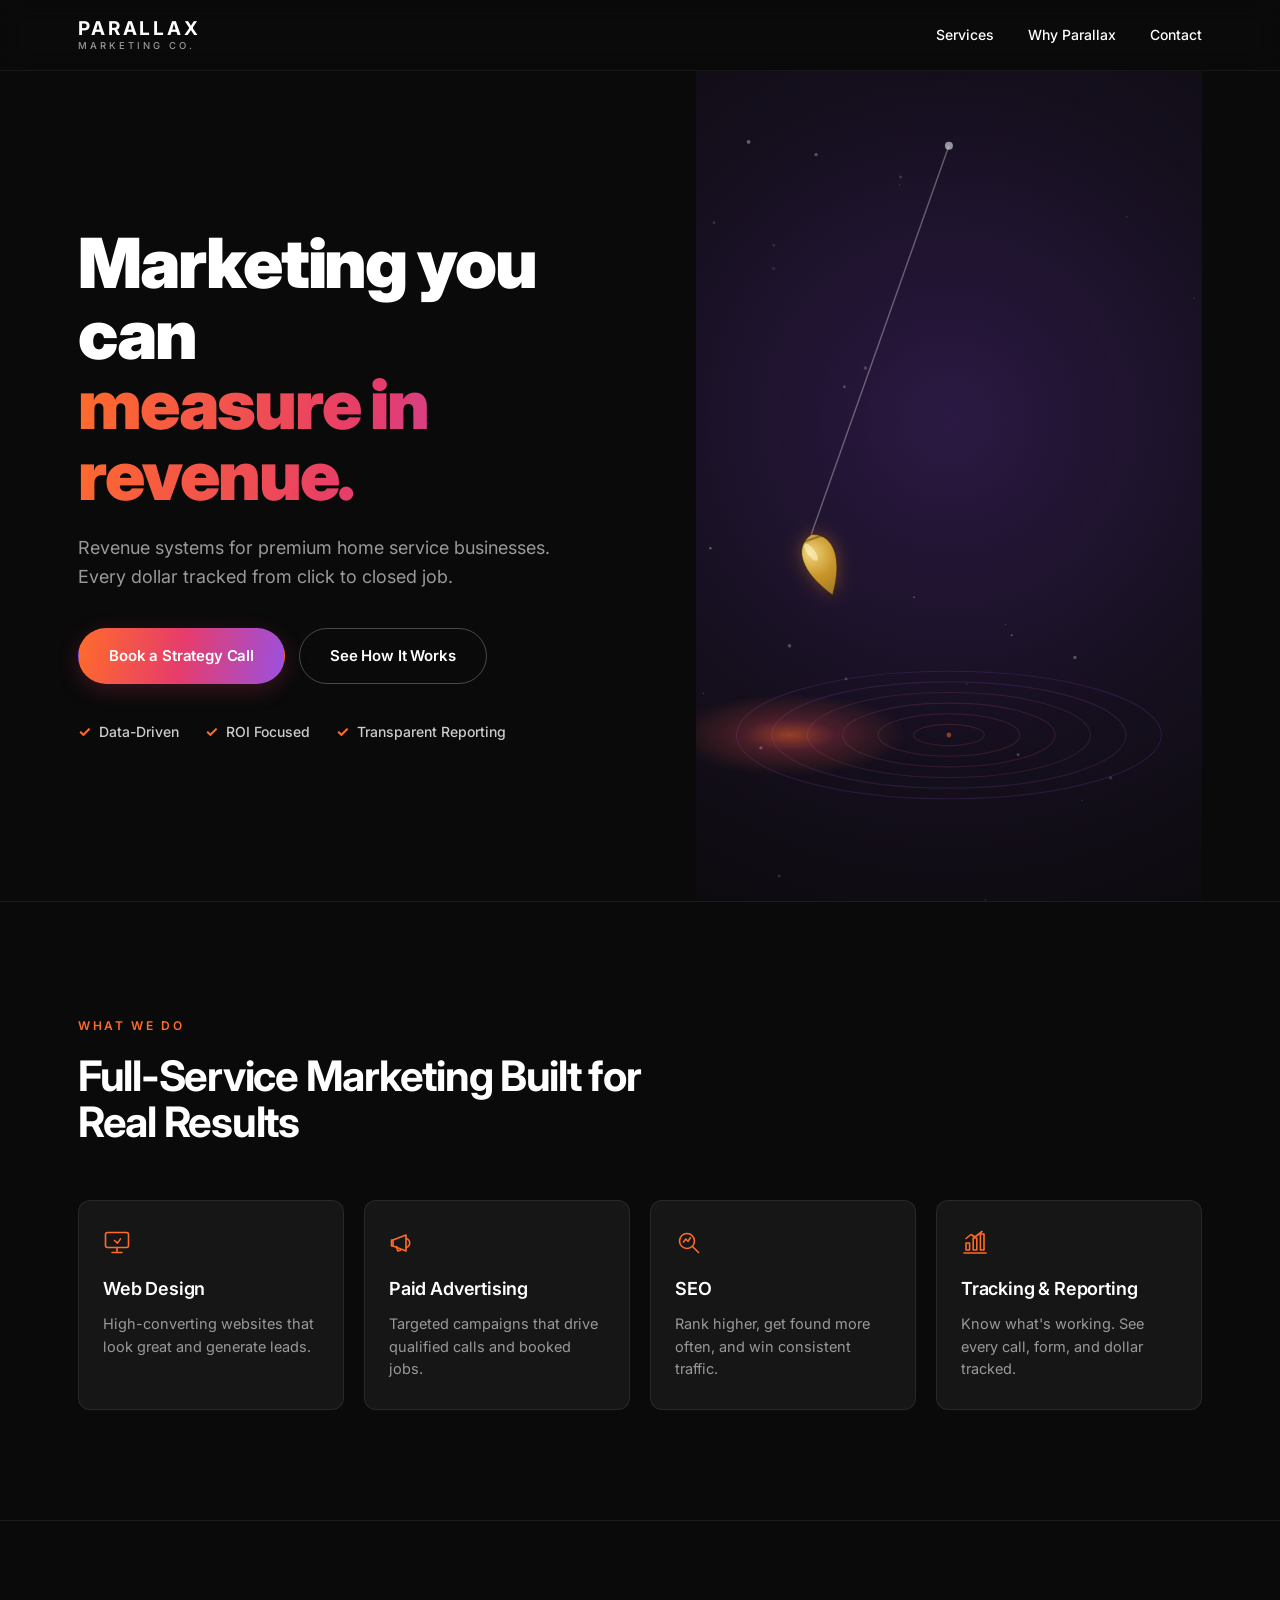
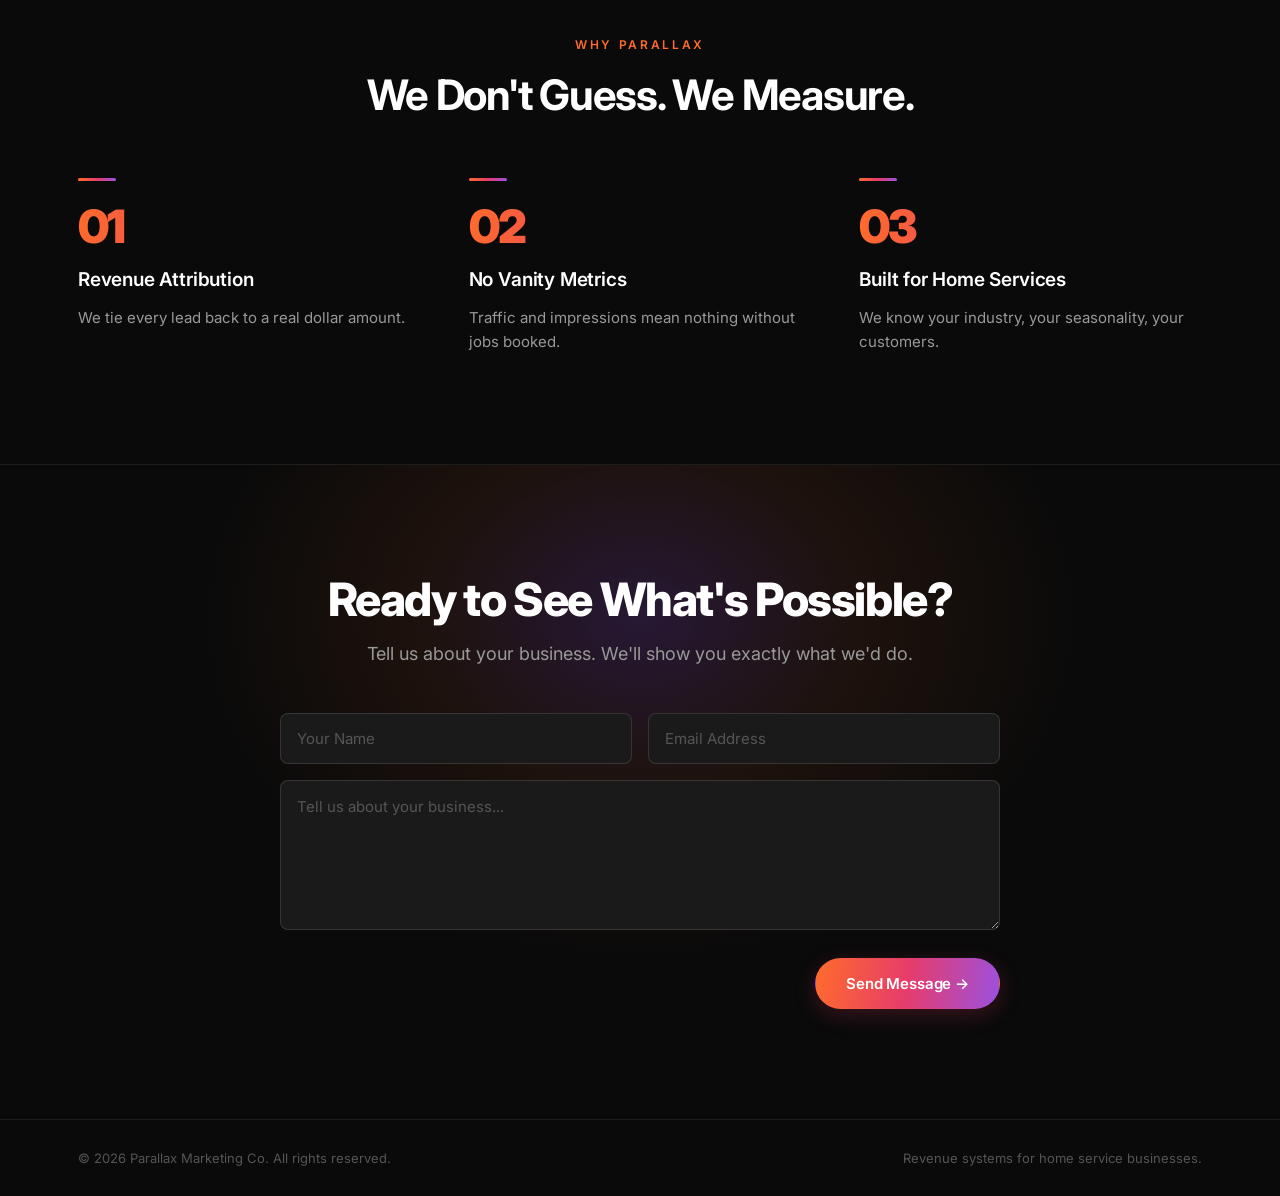
==== commit e297bb2a: "Finalize Vercel SEO and Search Console setup Co-Authored-By: Claude Opus 4.8 (1M context) <noreply@a" ====
--- a/index.html
+++ b/index.html
@@ -7,21 +7,27 @@
   <title>Parallax Marketing Co. | Revenue-Driven Marketing for Home Service Businesses</title>
   <meta name="description" content="Parallax Marketing Co. builds revenue systems for premium home service businesses — remodelers, tree services, and more. Every dollar tracked from click to closed job.">
   <meta name="robots" content="index, follow">
-  <link rel="canonical" href="https://loganwick22.github.io/parallax-marketing/">
+  <link rel="canonical" href="https://www.parallaxmarketingco.com/">
 
   <!-- Open Graph -->
+  <meta property="og:site_name" content="Parallax Marketing Co.">
   <meta property="og:title" content="Parallax Marketing Co. | Marketing You Can Measure in Revenue">
   <meta property="og:description" content="Revenue systems for premium home service businesses. Every dollar tracked from click to closed job.">
   <meta property="og:type" content="website">
-  <meta property="og:url" content="https://loganwick22.github.io/parallax-marketing/">
+  <meta property="og:url" content="https://www.parallaxmarketingco.com/">
+  <meta property="og:locale" content="en_US">
+  <!-- TODO: add og:image once og-image.png exists in the project root (recommended 1200x630):
+       <meta property="og:image" content="https://www.parallaxmarketingco.com/og-image.png"> -->
 
   <!-- Twitter Card -->
   <meta name="twitter:card" content="summary_large_image">
-  <meta name="twitter:title" content="Parallax Marketing Co.">
-  <meta name="twitter:description" content="Revenue systems for premium home service businesses.">
-
-  <!-- Google Search Console verification (replace placeholder with real code) -->
-  <meta name="google-site-verification" content="PASTE_YOUR_VERIFICATION_CODE_HERE">
+  <meta name="twitter:title" content="Parallax Marketing Co. | Marketing You Can Measure in Revenue">
+  <meta name="twitter:description" content="Revenue systems for premium home service businesses. Every dollar tracked from click to closed job.">
+  <!-- TODO: add twitter:image once og-image.png exists in the project root:
+       <meta name="twitter:image" content="https://www.parallaxmarketingco.com/og-image.png"> -->
+
+  <!-- Google Search Console verification -->
+  <meta name="google-site-verification" content="FxKB1lQzvwk1TwtRygJnpa9aBDmh41OZsRw46J-kBsc" />
 
   <!-- Google tag (gtag.js) -->
   <script async src="https://www.googletagmanager.com/gtag/js?id=G-HY8X91YYYF"></script>
@@ -39,6 +45,26 @@
 
   <!-- Favicon (inline SVG, no external file) -->
   <link rel="icon" href="data:image/svg+xml,%3Csvg xmlns='http://www.w3.org/2000/svg' viewBox='0 0 32 32'%3E%3Cdefs%3E%3ClinearGradient id='g' x1='0' y1='0' x2='1' y2='1'%3E%3Cstop offset='0' stop-color='%23FF6B2B'/%3E%3Cstop offset='0.5' stop-color='%23E63C6B'/%3E%3Cstop offset='1' stop-color='%239B51E0'/%3E%3C/linearGradient%3E%3C/defs%3E%3Crect width='32' height='32' rx='7' fill='%230a0a0a'/%3E%3Cpath d='M16 5 L20 18 L16 27 L12 18 Z' fill='url(%23g)'/%3E%3C/svg%3E">
+
+  <!-- Structured data (JSON-LD) -->
+  <script type="application/ld+json">
+  {
+    "@context": "https://schema.org",
+    "@type": "Organization",
+    "name": "Parallax Marketing Co.",
+    "url": "https://www.parallaxmarketingco.com/",
+    "description": "Revenue-driven marketing for premium home service businesses.",
+    "sameAs": []
+  }
+  </script>
+  <script type="application/ld+json">
+  {
+    "@context": "https://schema.org",
+    "@type": "WebSite",
+    "name": "Parallax Marketing Co.",
+    "url": "https://www.parallaxmarketingco.com/"
+  }
+  </script>
 
   <style>
     :root {
@@ -622,12 +648,18 @@
   <!-- ============ FOOTER ============ -->
   <footer>
     <div class="wrap footer-inner">
-      <span>© 2025 Parallax Marketing Co. All rights reserved.</span>
+      <span>© <span id="year">2026</span> Parallax Marketing Co. All rights reserved.</span>
       <span>Revenue systems for home service businesses.</span>
     </div>
   </footer>
 
   <script>
+    /* ---------- Footer year (dynamic) ---------- */
+    (function () {
+      var y = document.getElementById('year');
+      if (y) y.textContent = new Date().getFullYear();
+    })();
+
     /* ---------- Mobile nav ---------- */
     (function () {
       var toggle = document.getElementById('navToggle');
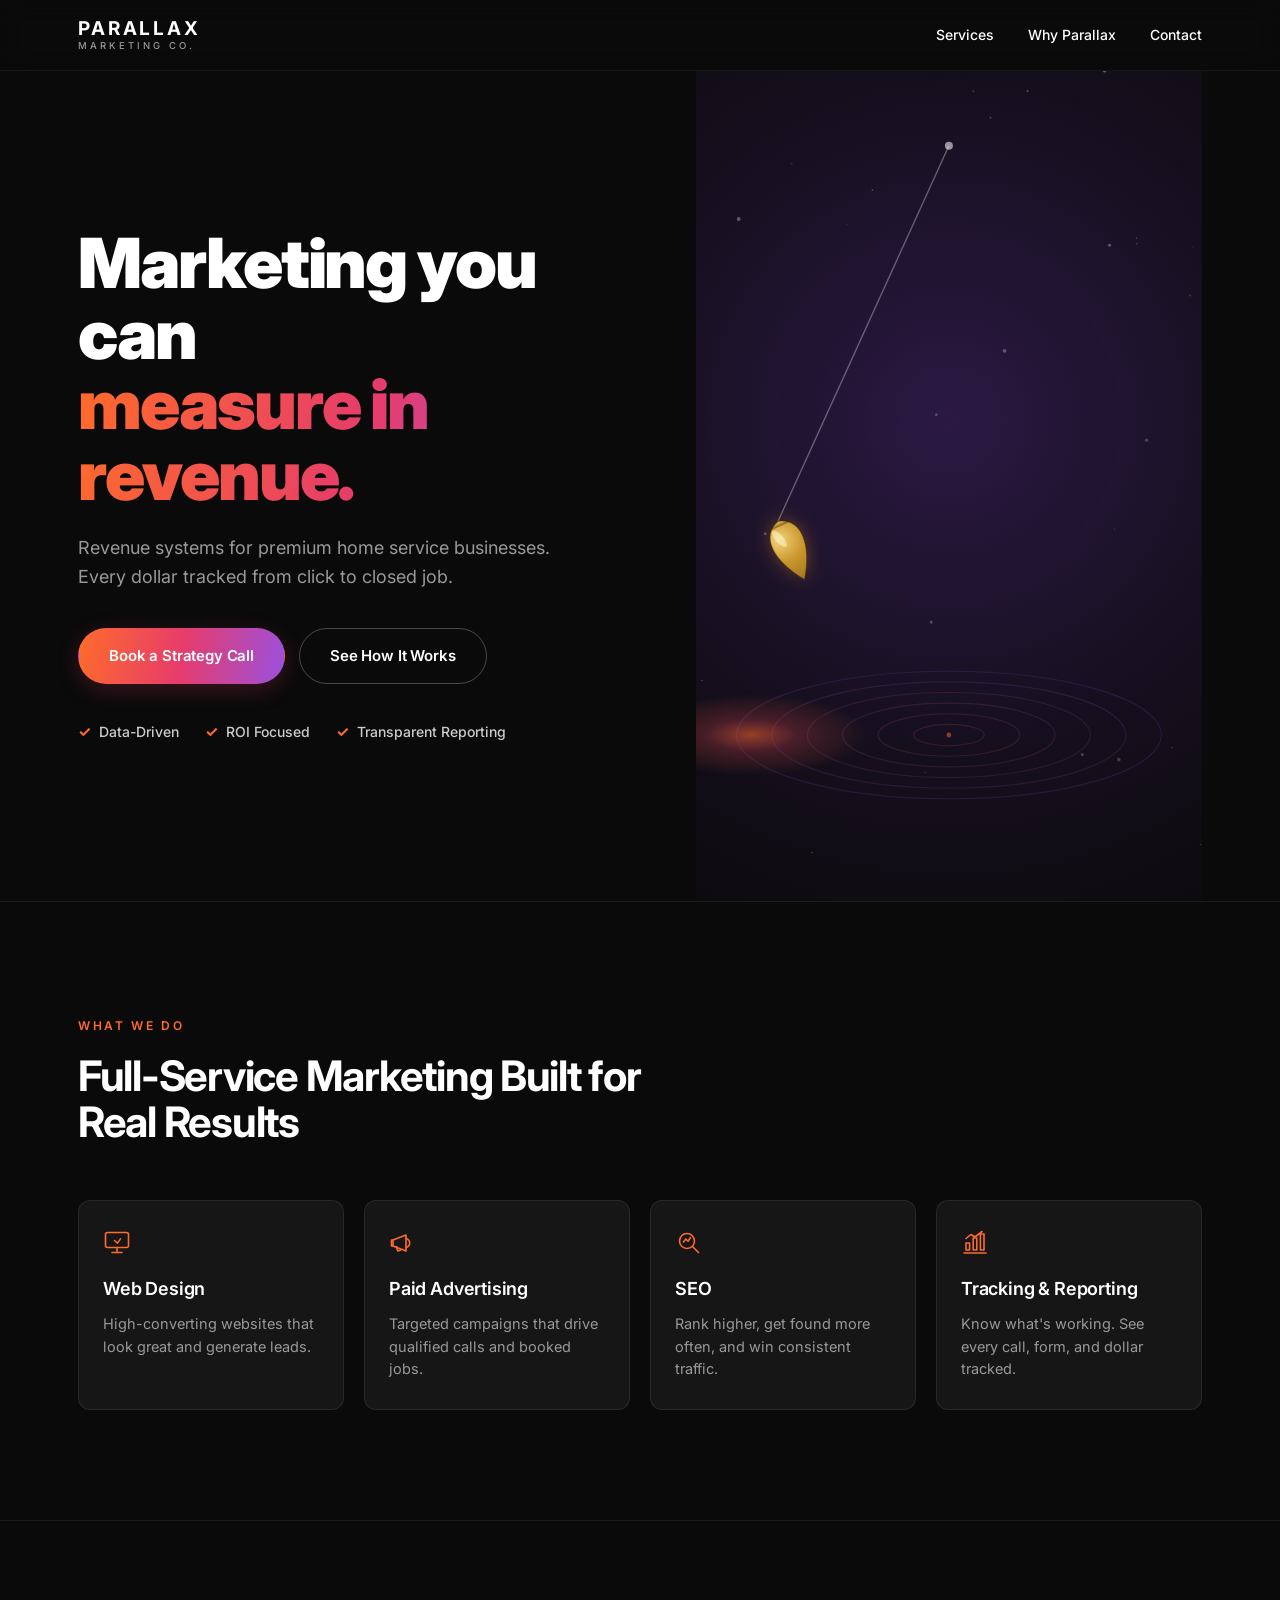
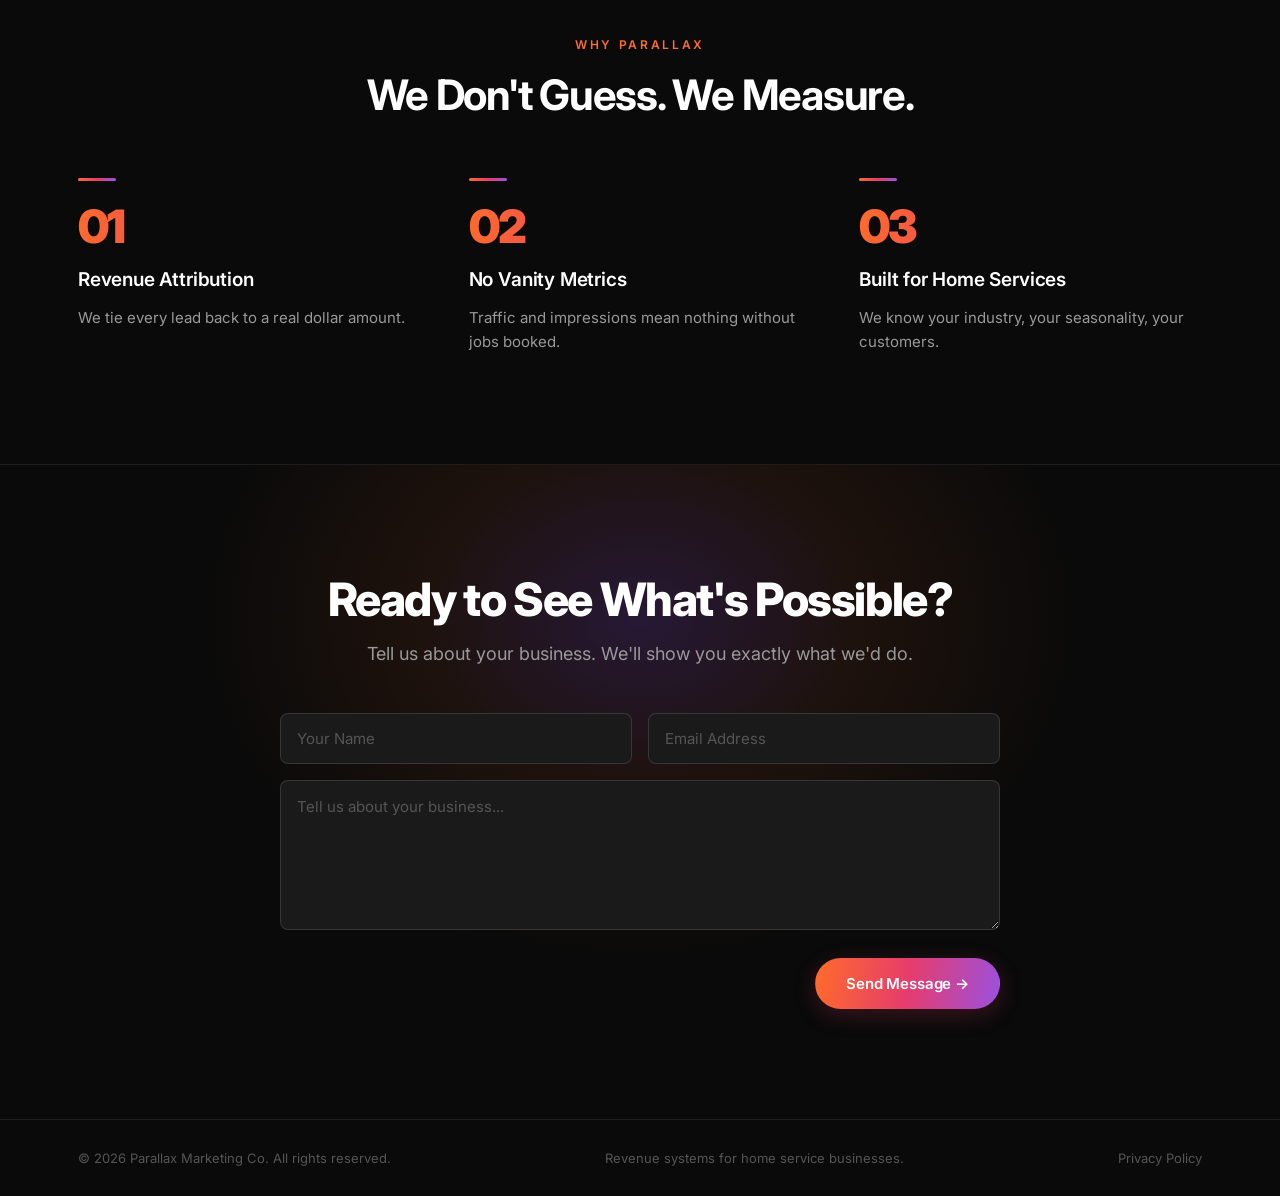
==== commit b228d115: "feat: add OAuth privacy policy" ====
--- a/index.html
+++ b/index.html
@@ -405,6 +405,7 @@
       font-size: 13px;
       color: var(--text-faint);
     }
+    .footer-inner a:hover { color: var(--warm); }
 
     /* ---------- Reveal on scroll ---------- */
     .reveal { opacity: 0; transform: translateY(20px); transition: opacity .7s ease, transform .7s ease; }
@@ -650,6 +651,7 @@
     <div class="wrap footer-inner">
       <span>© <span id="year">2026</span> Parallax Marketing Co. All rights reserved.</span>
       <span>Revenue systems for home service businesses.</span>
+      <span><a href="/privacy/">Privacy Policy</a></span>
     </div>
   </footer>
 
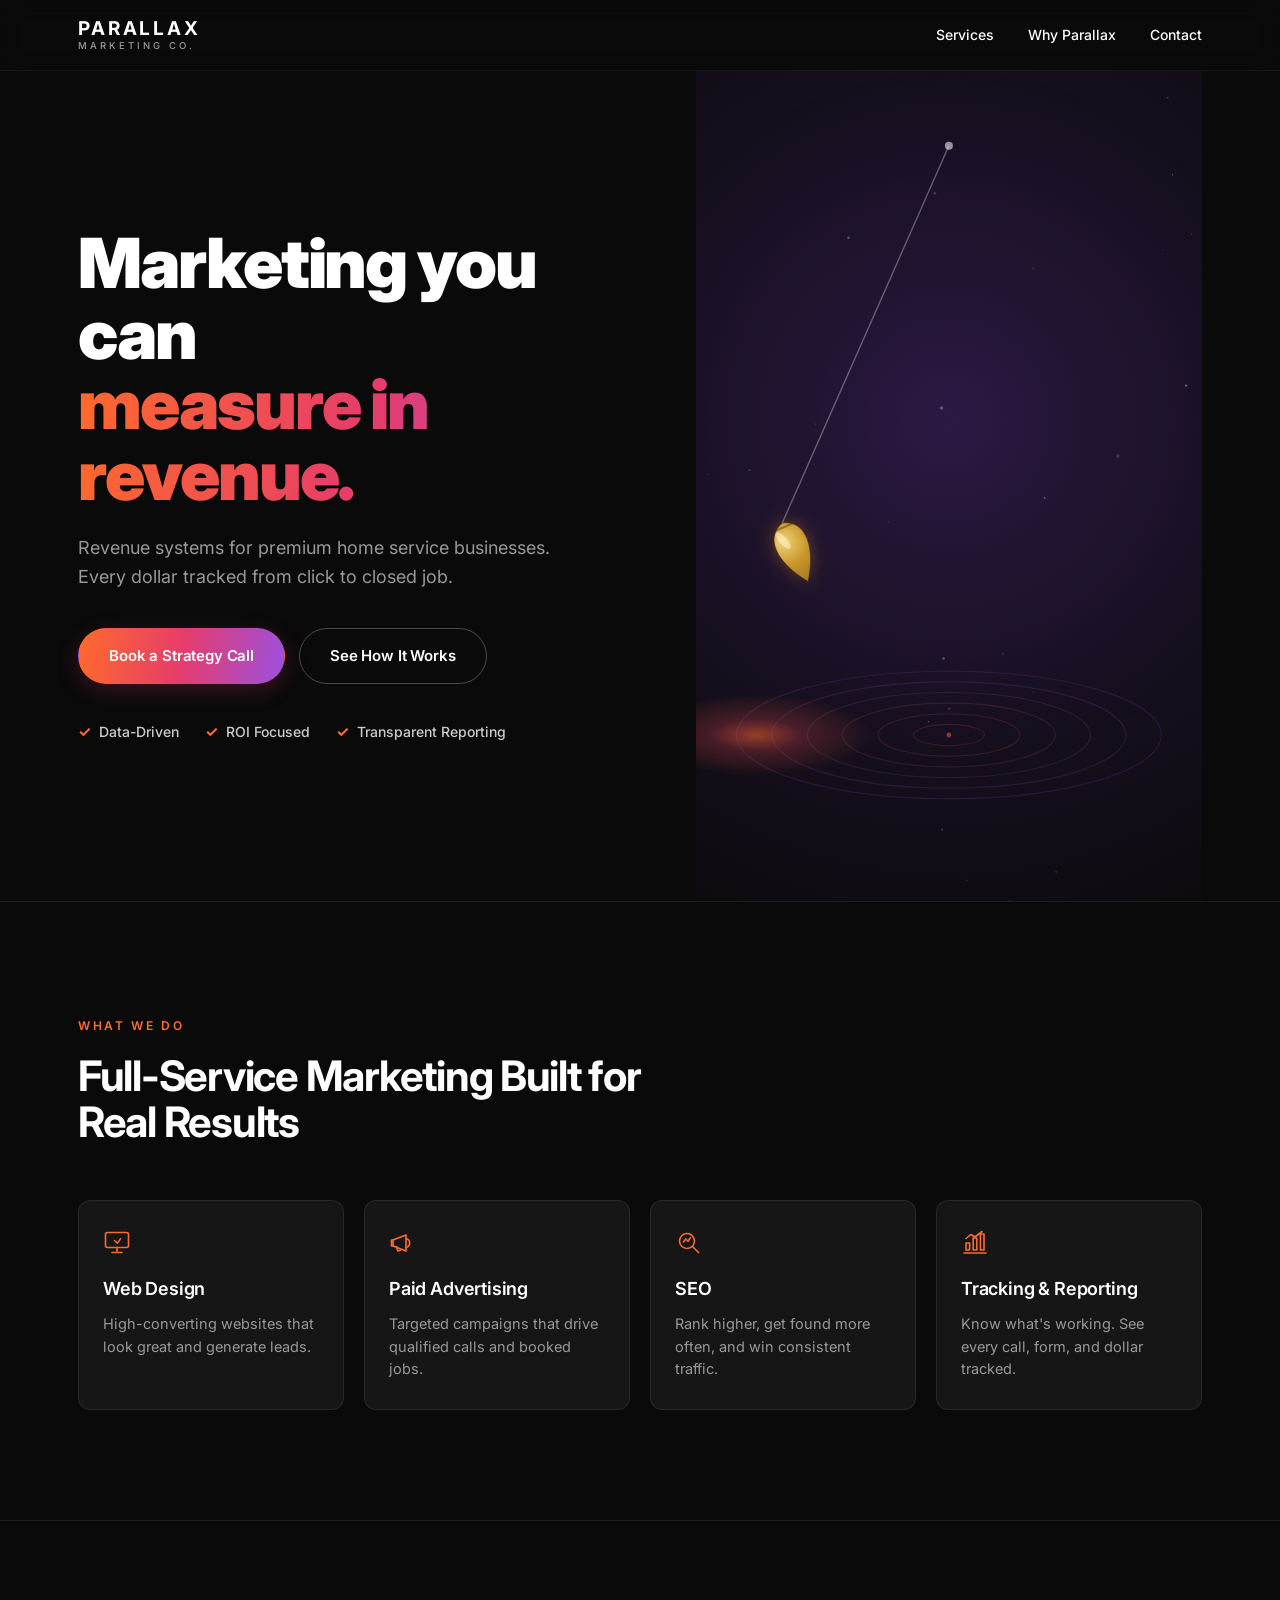
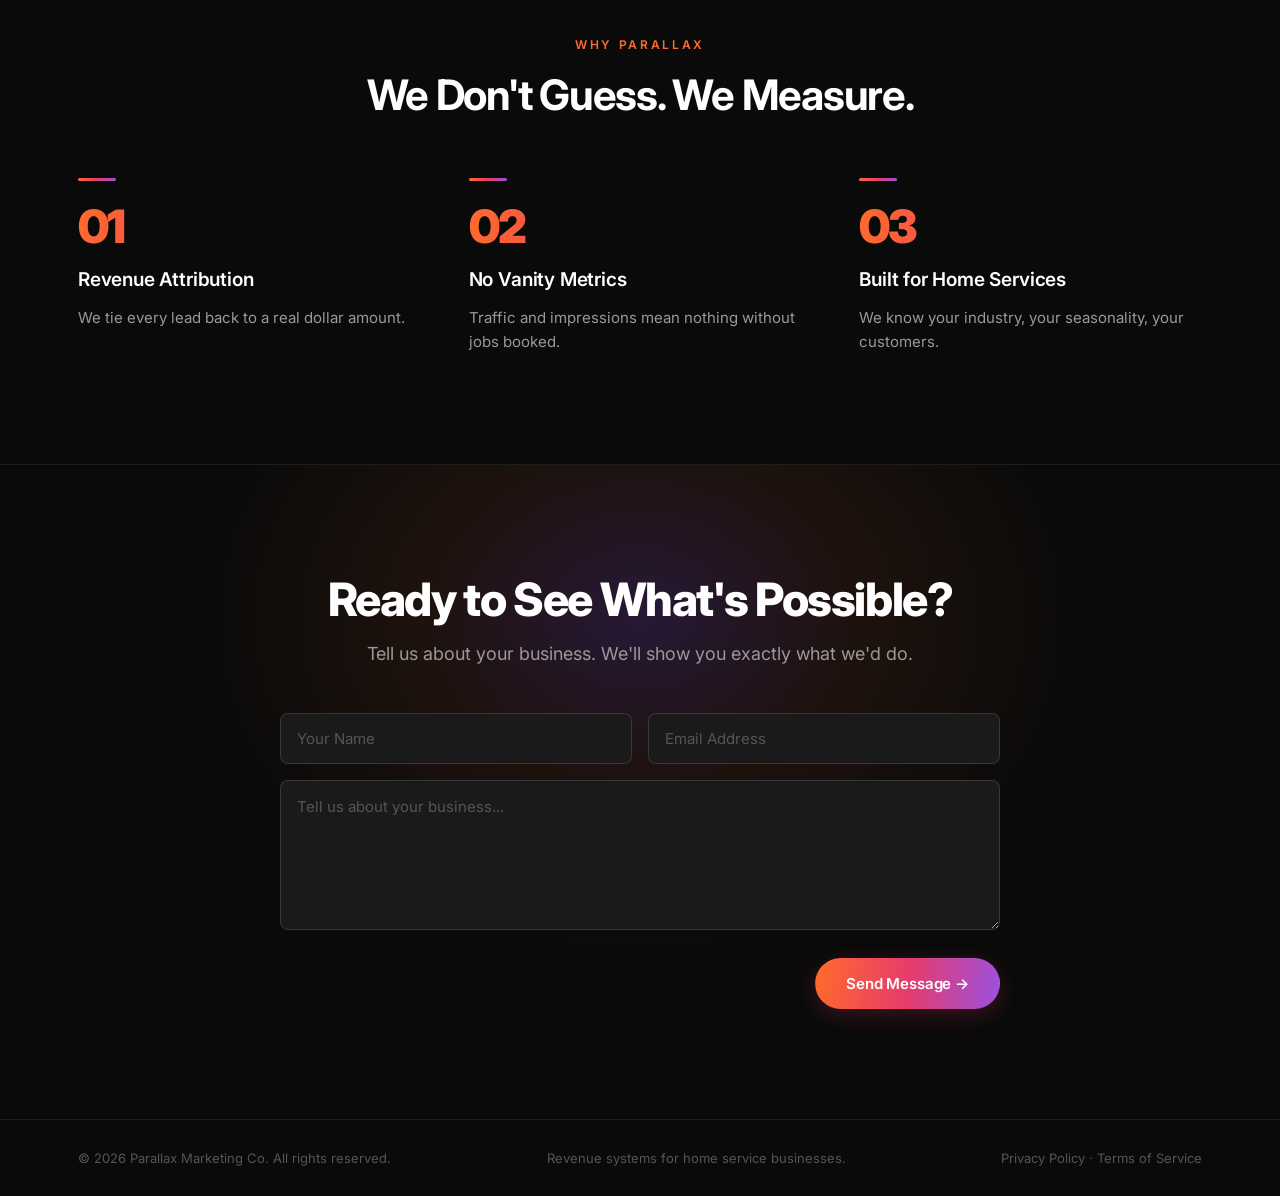
==== commit 32004f97: "Add Terms of Service page (draft, not pushed) Co-Authored-By: Claude Sonnet 5.5 <noreply@anthropic.c" ====
--- a/index.html
+++ b/index.html
@@ -651,7 +651,7 @@
     <div class="wrap footer-inner">
       <span>© <span id="year">2026</span> Parallax Marketing Co. All rights reserved.</span>
       <span>Revenue systems for home service businesses.</span>
-      <span><a href="/privacy/">Privacy Policy</a></span>
+      <span><a href="/privacy/">Privacy Policy</a> · <a href="/terms/">Terms of Service</a></span>
     </div>
   </footer>
 
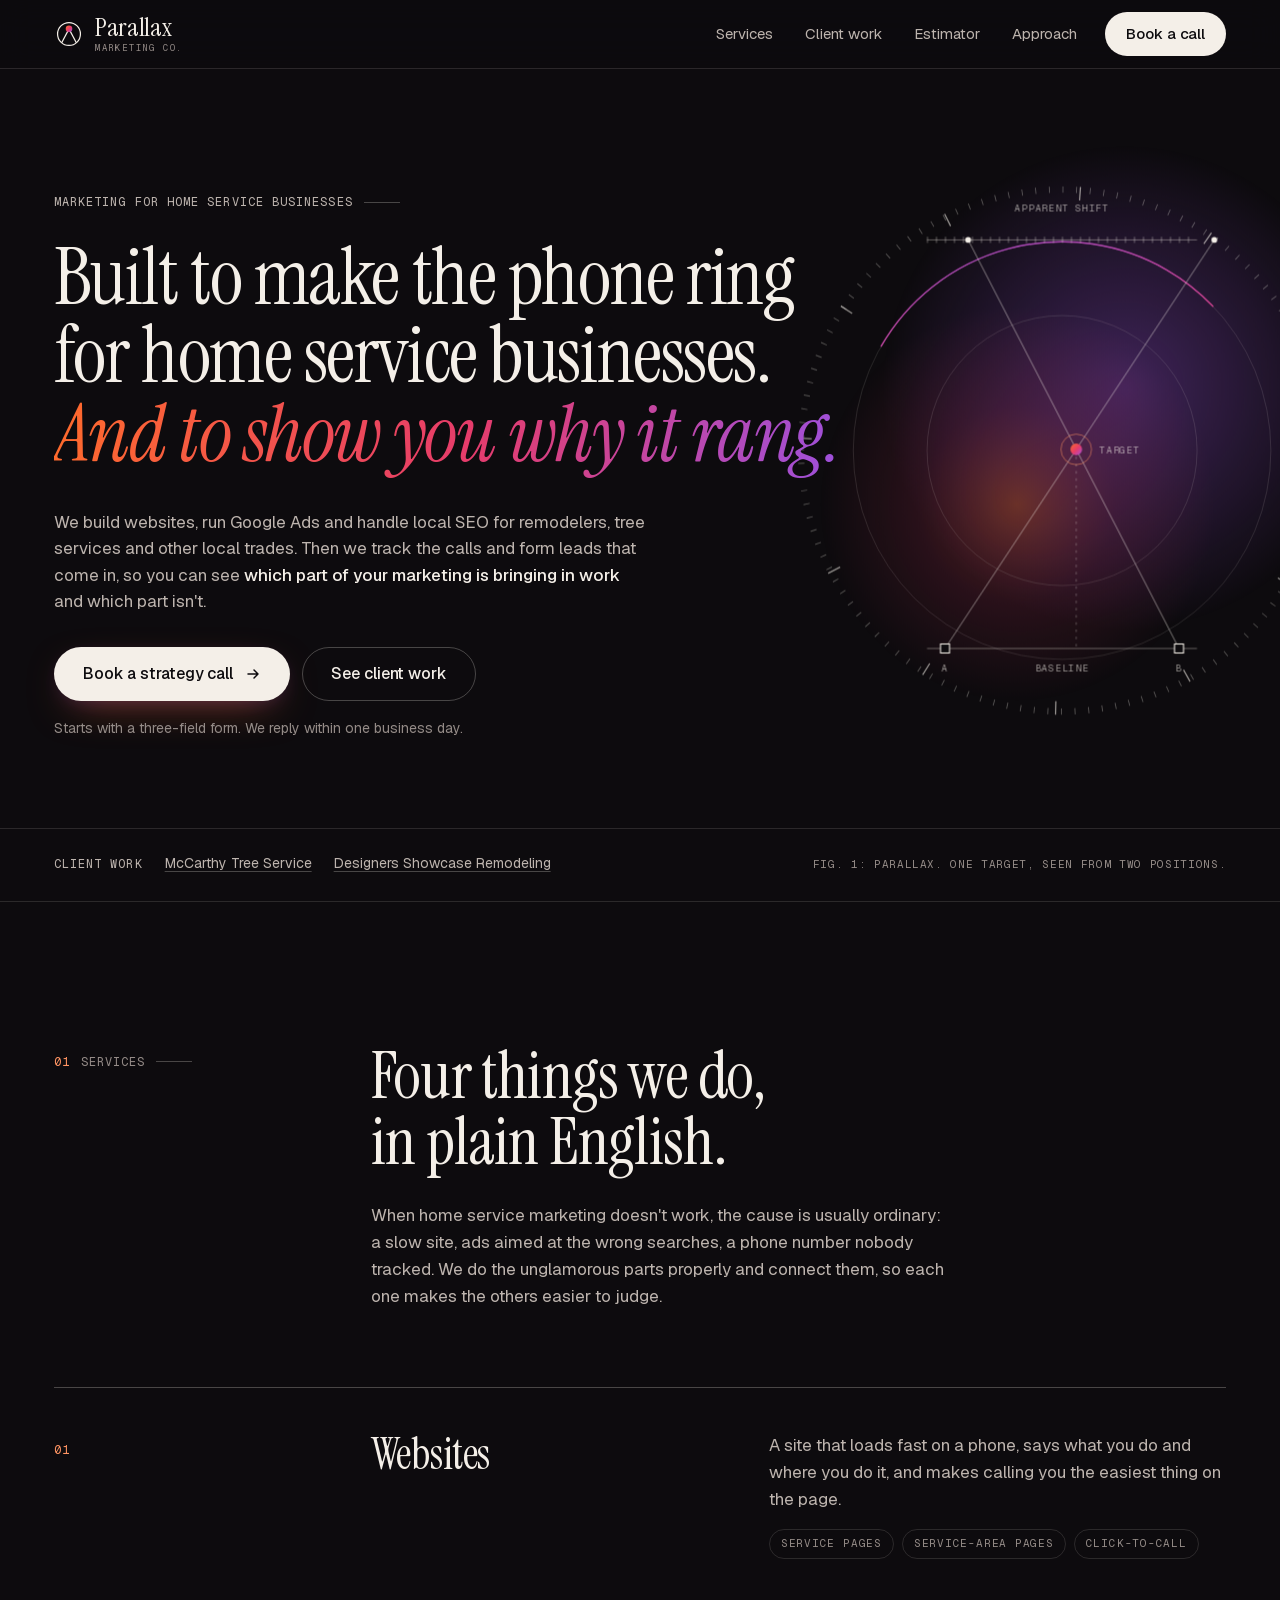
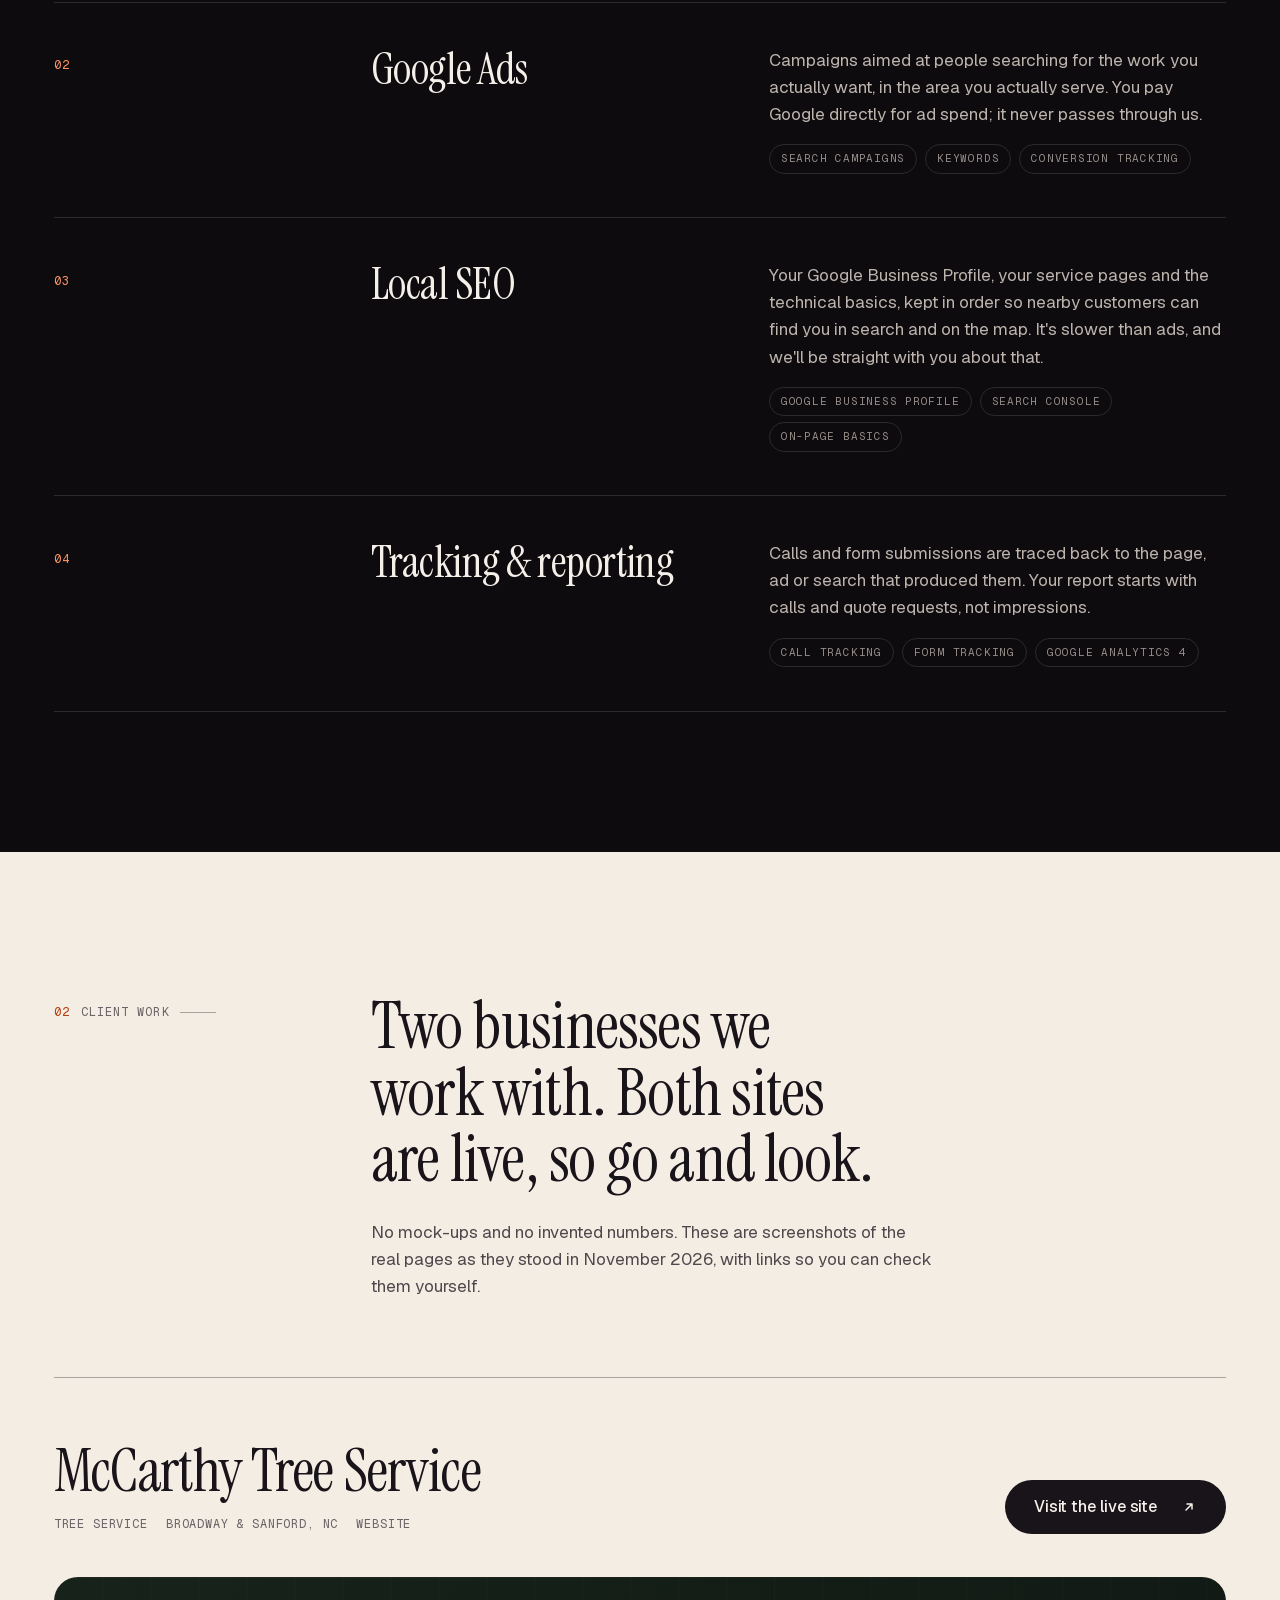
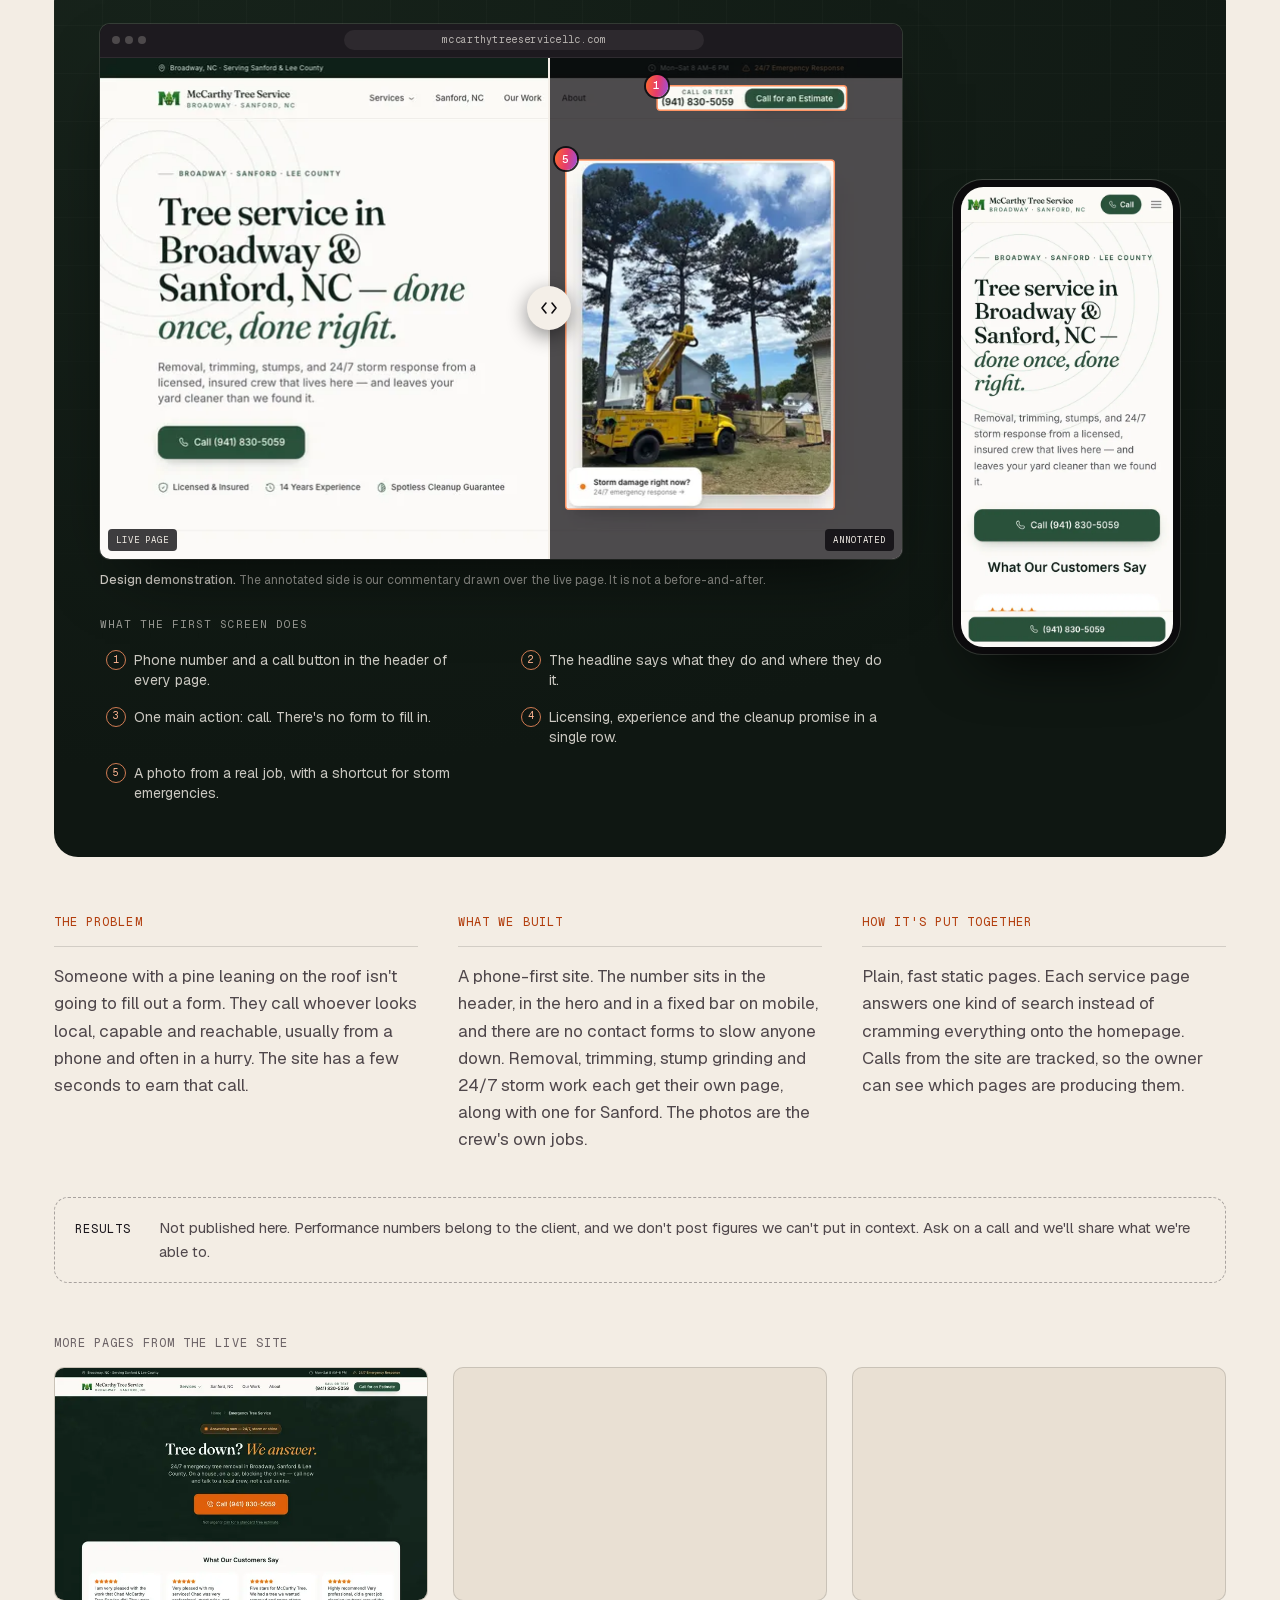
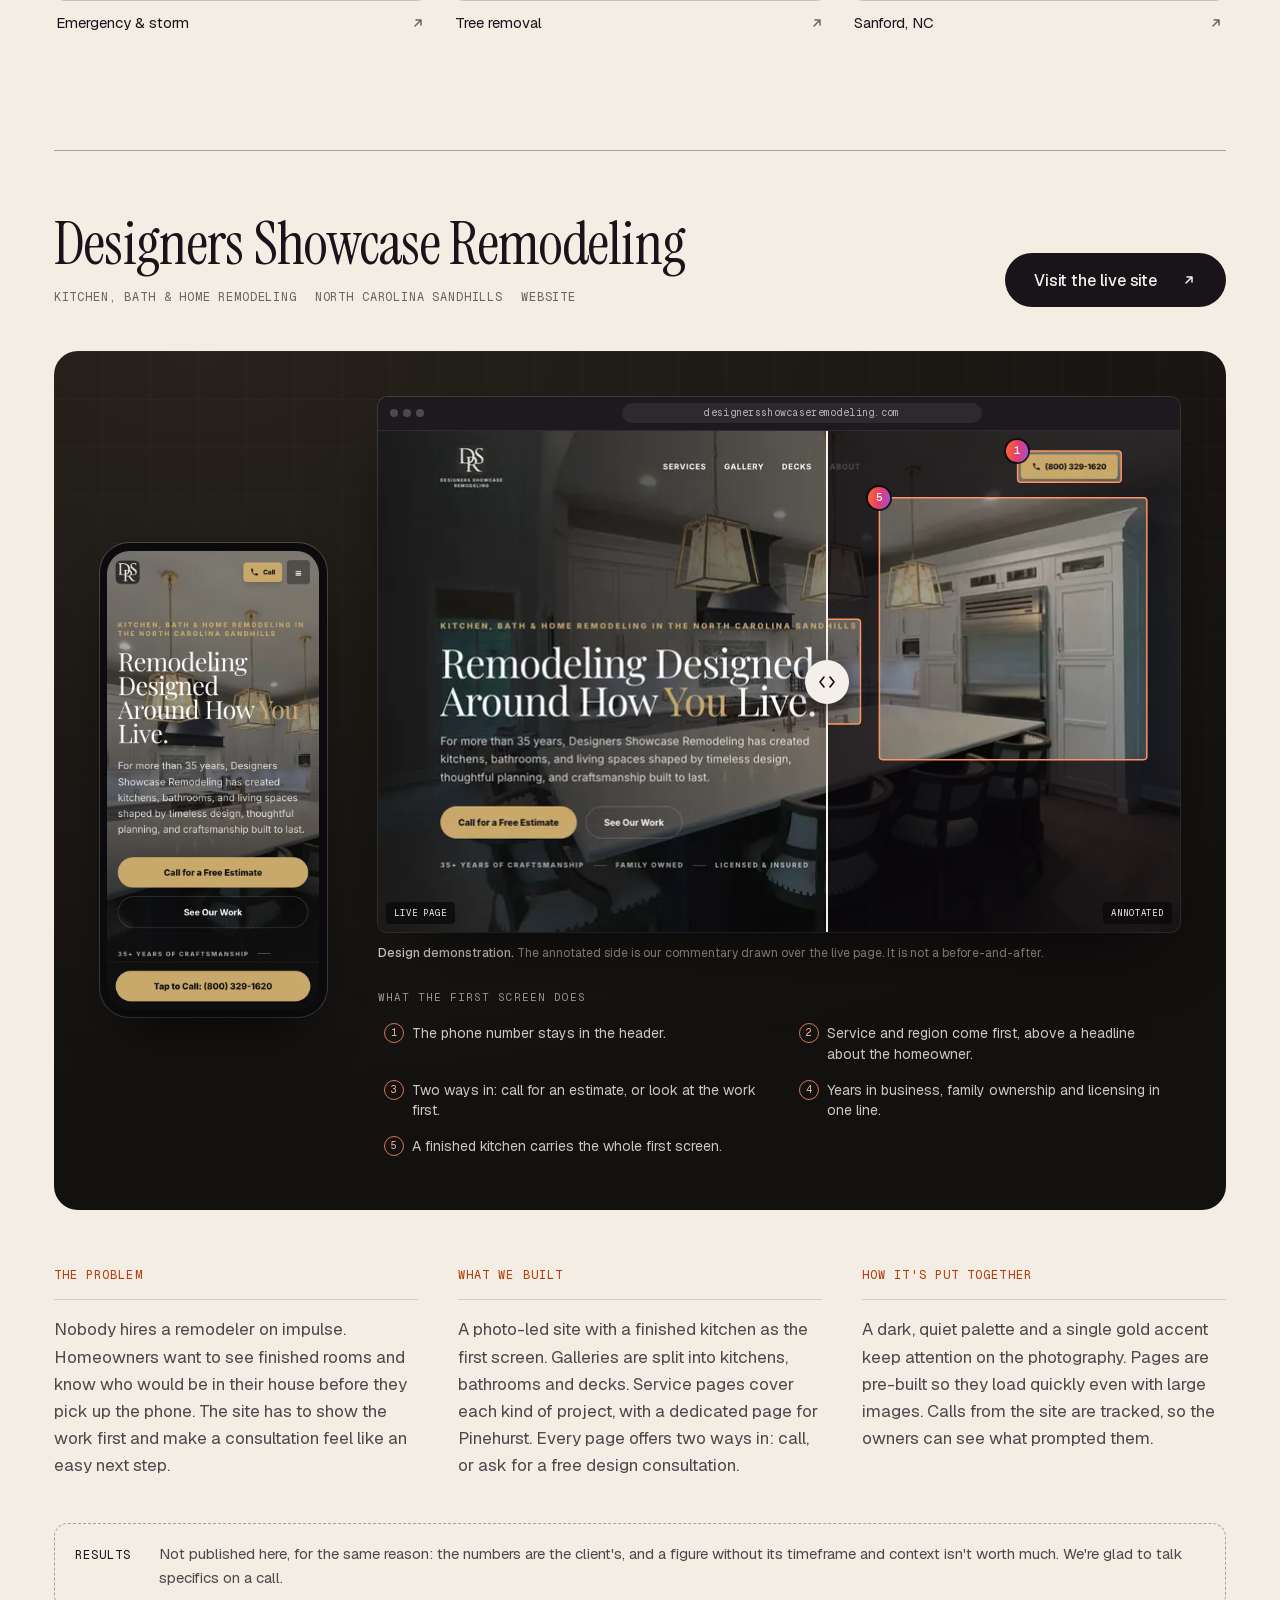
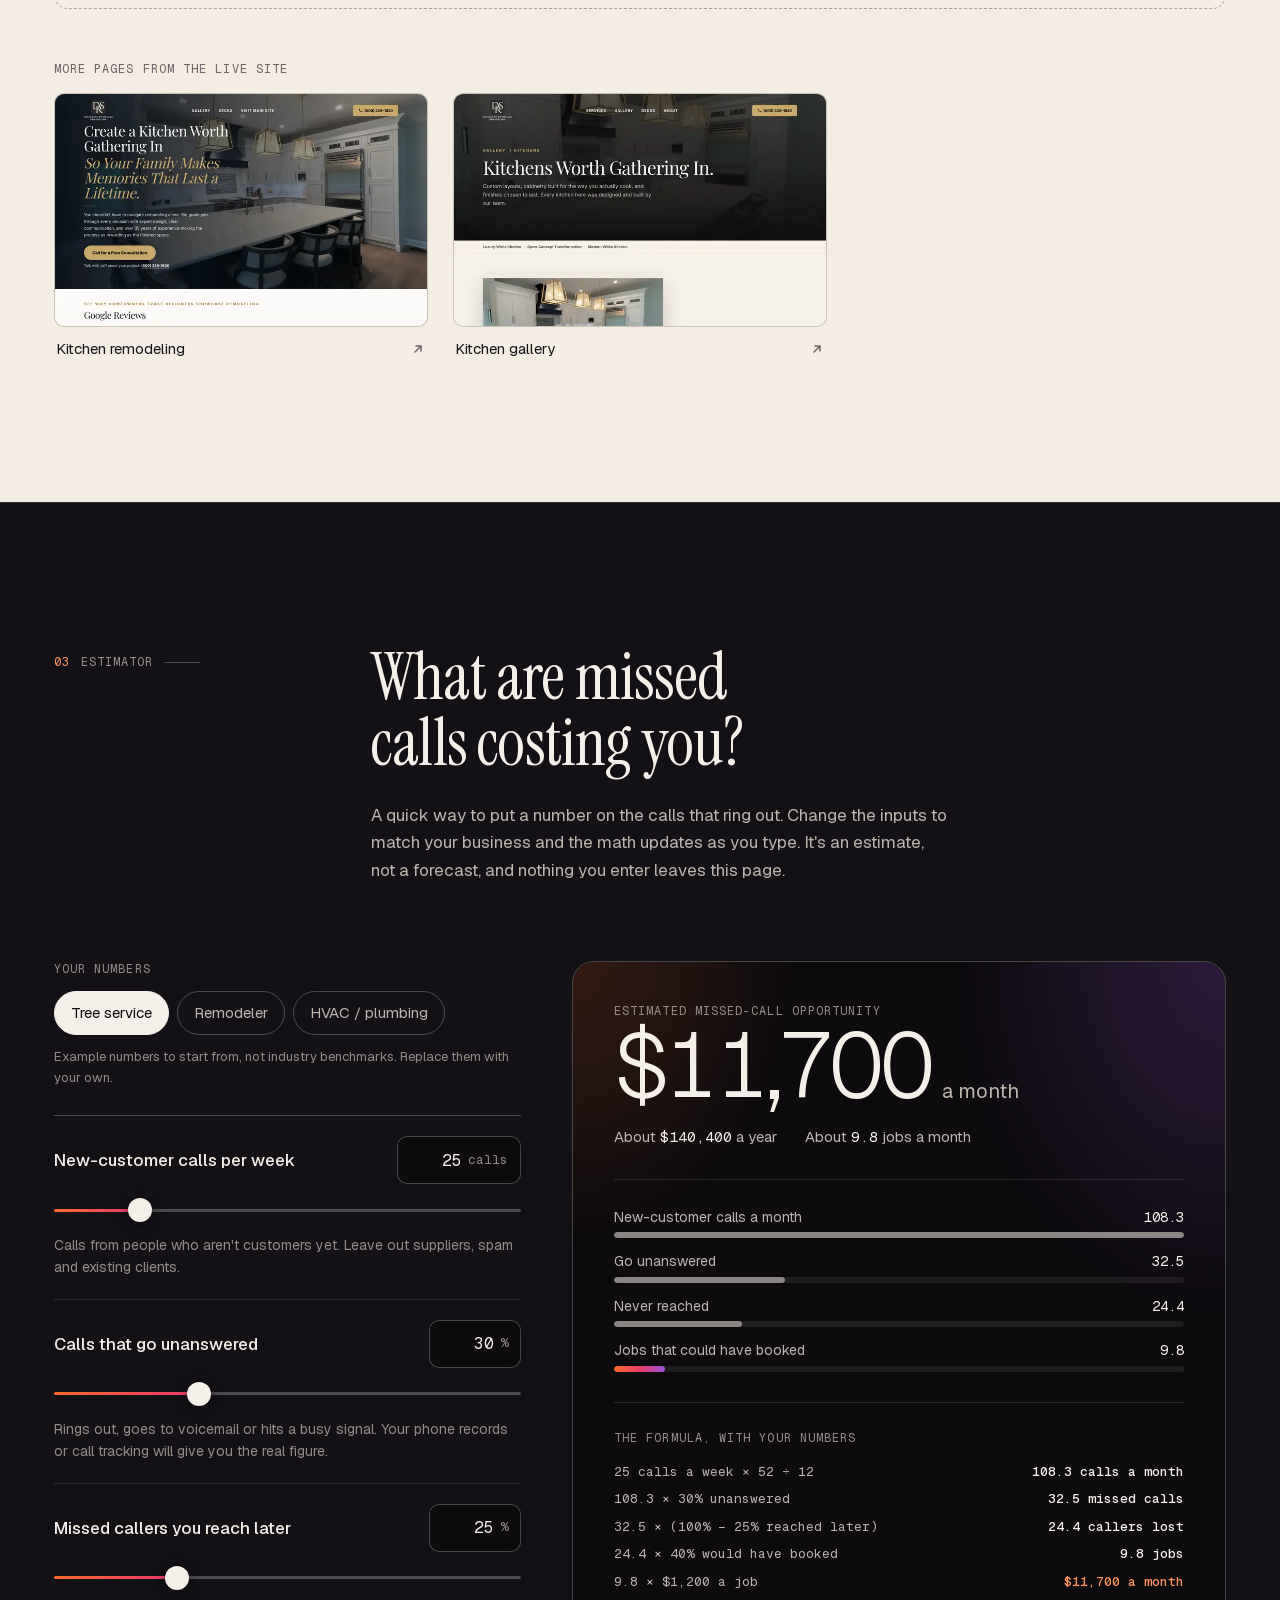
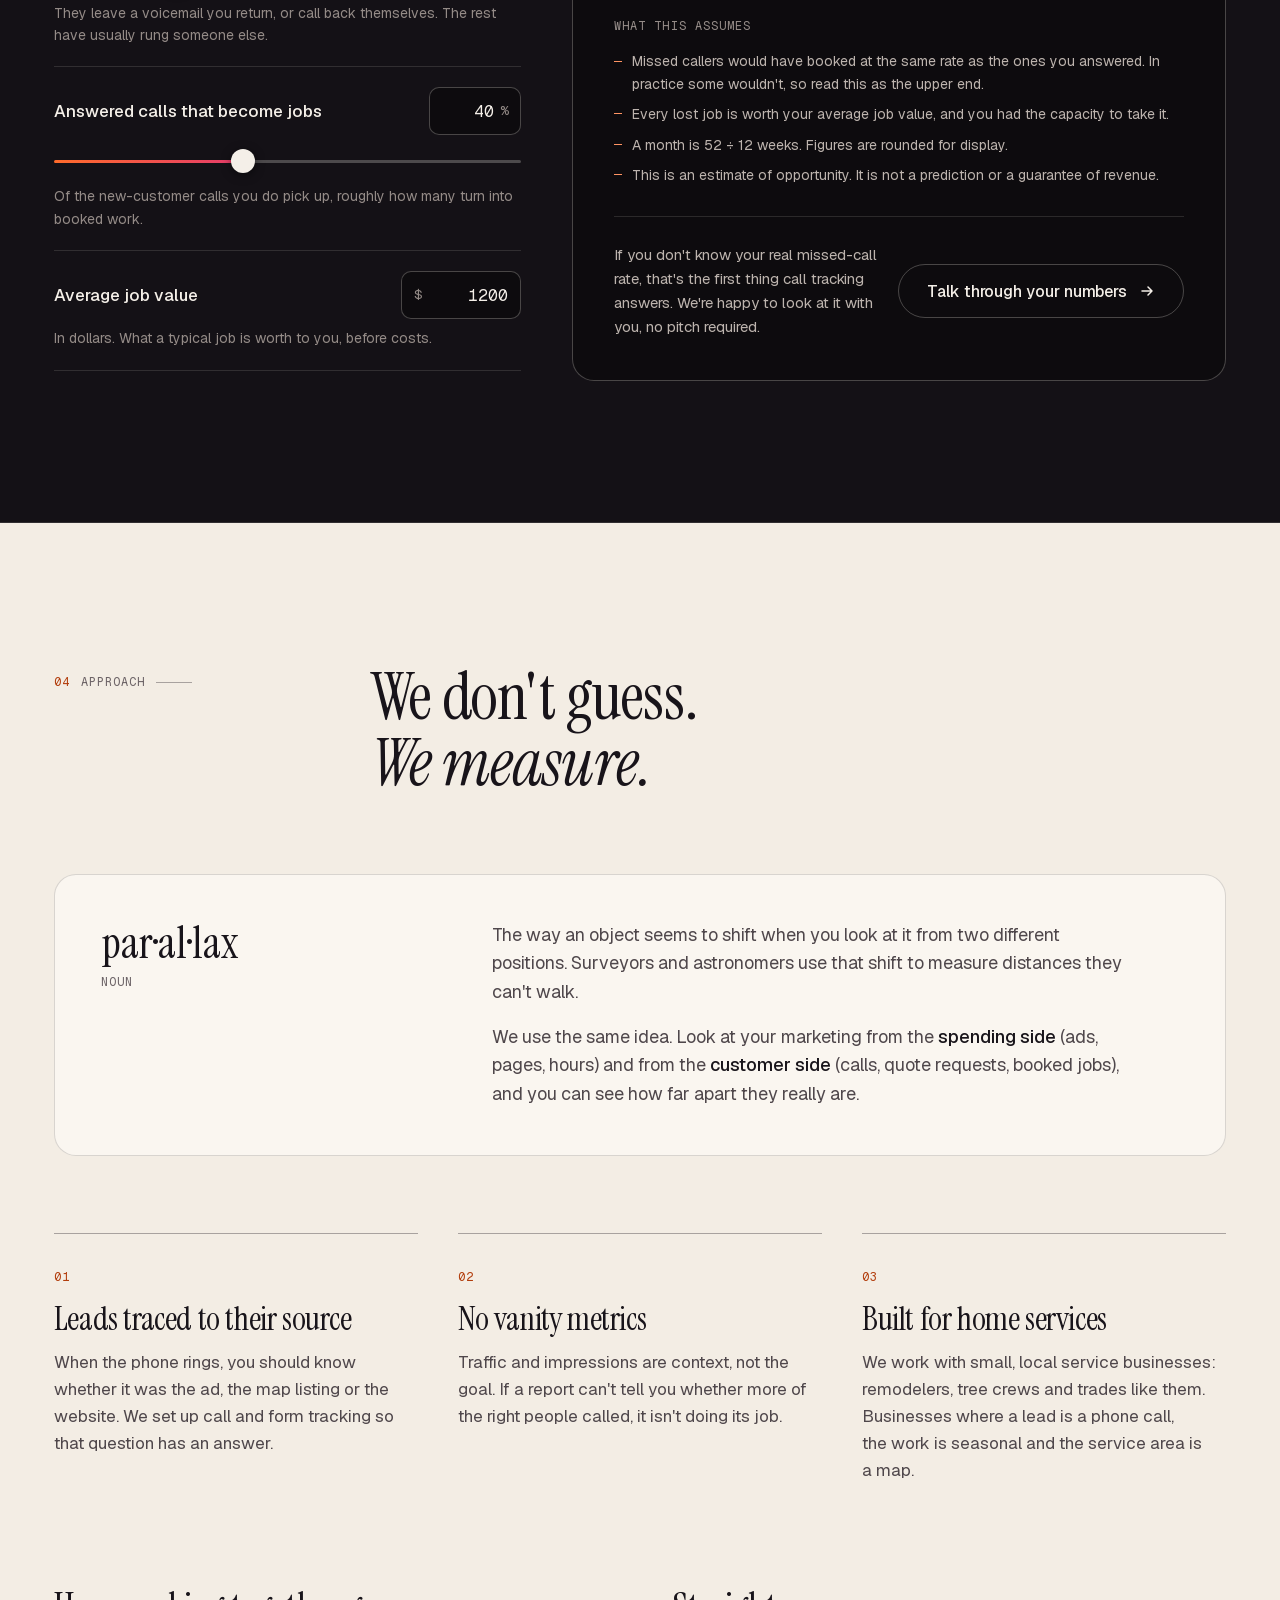
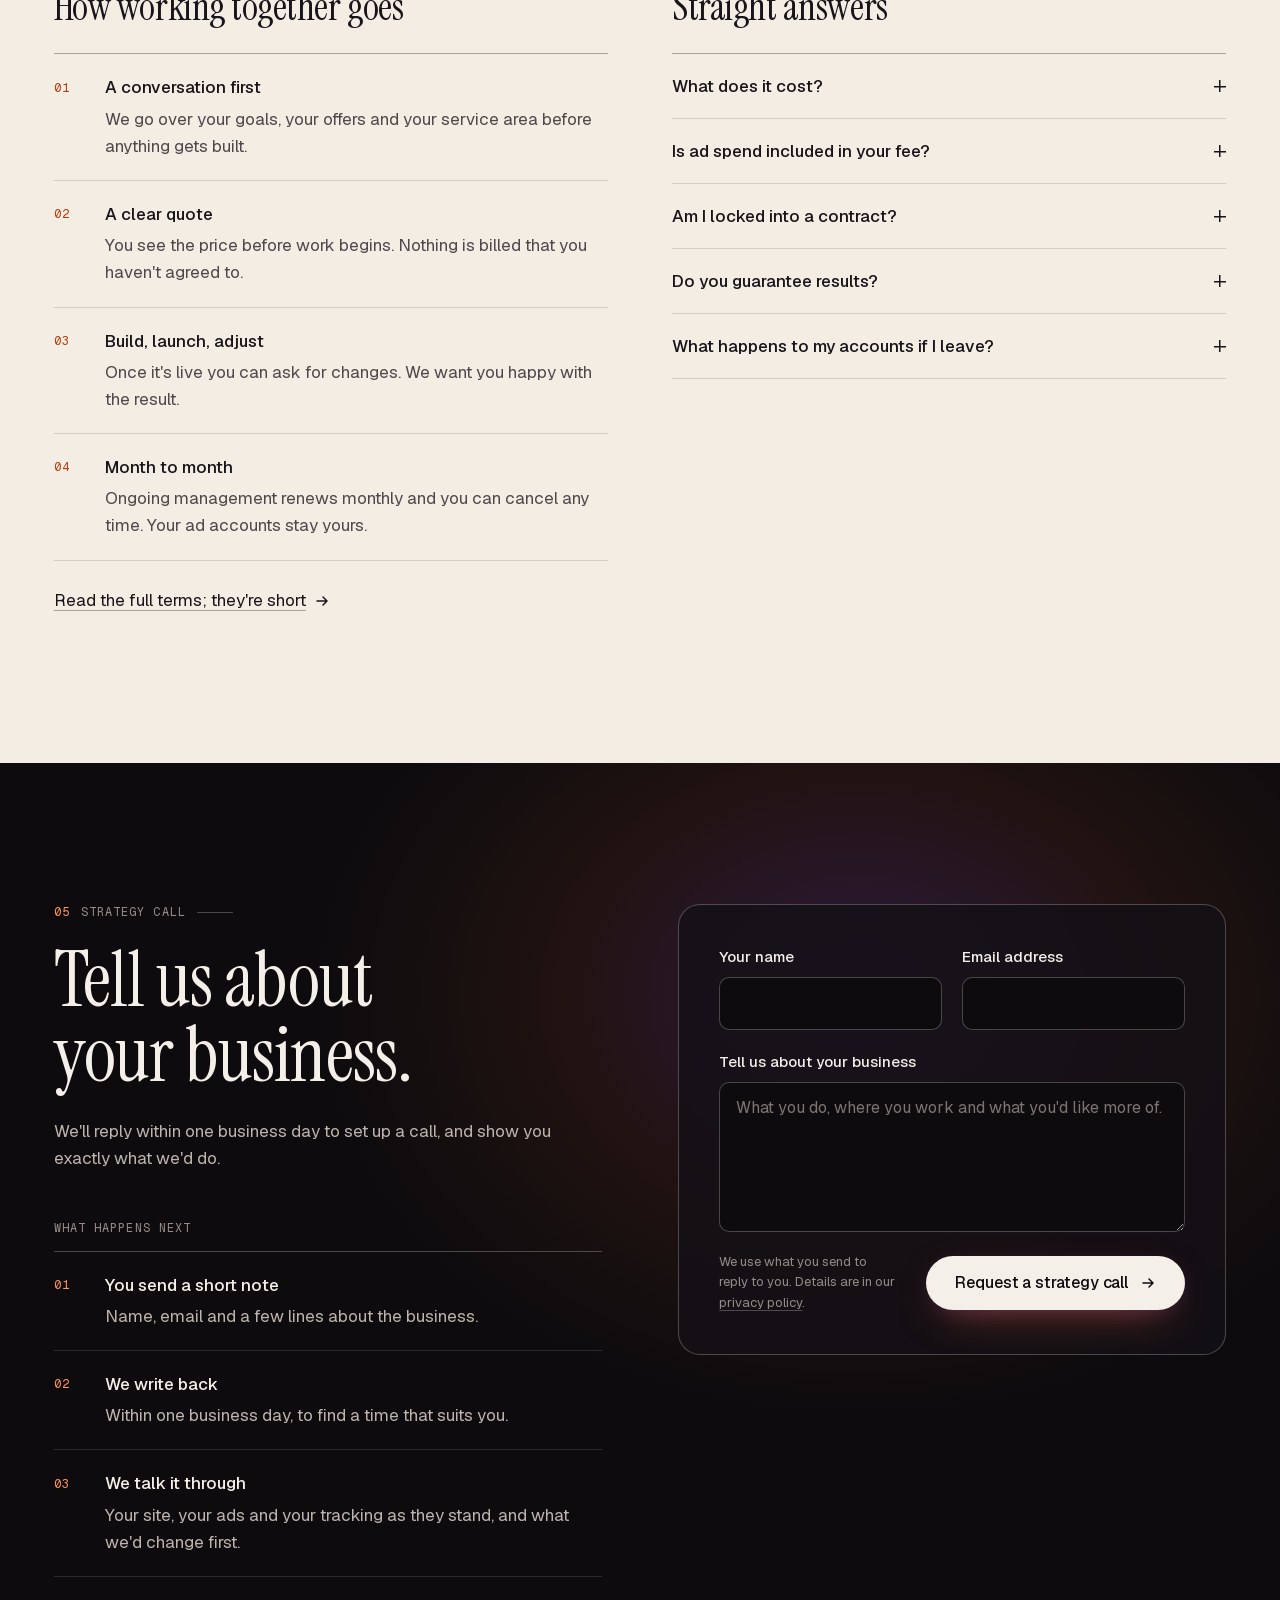
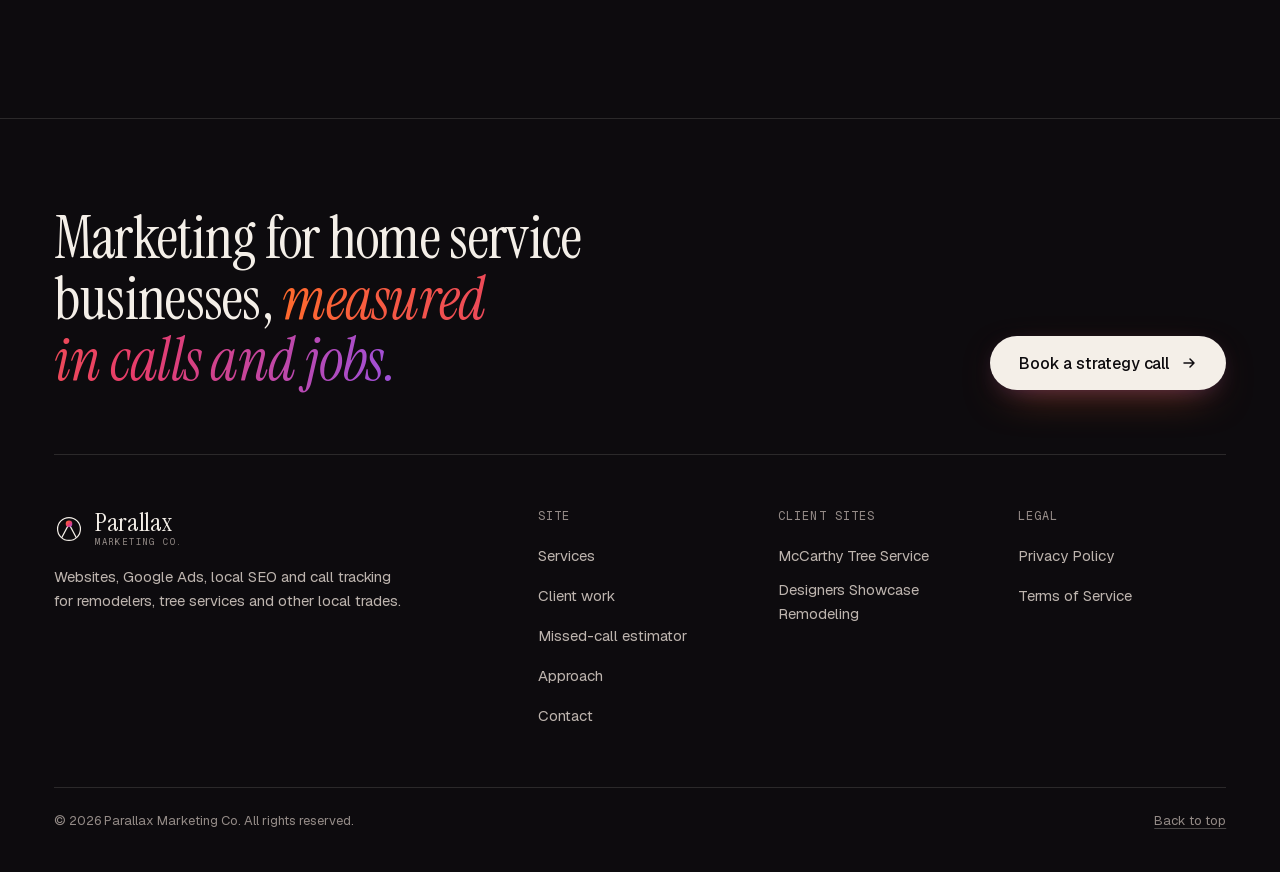
==== commit ed8ce616: "Build premium Parallax agency preview with interactive project showcase" ====
--- a/index.html
+++ b/index.html
@@ -4,32 +4,34 @@
   <meta charset="UTF-8">
   <meta name="viewport" content="width=device-width, initial-scale=1.0">
 
-  <title>Parallax Marketing Co. | Revenue-Driven Marketing for Home Service Businesses</title>
-  <meta name="description" content="Parallax Marketing Co. builds revenue systems for premium home service businesses — remodelers, tree services, and more. Every dollar tracked from click to closed job.">
+  <title>Parallax Marketing Co. | Marketing for Home Service Businesses</title>
+  <meta name="description" content="Parallax Marketing Co. builds websites, runs Google Ads and handles local SEO for home service businesses — remodelers, tree services and other local trades — with call and form tracking so you can see what's bringing in work.">
   <meta name="robots" content="index, follow">
   <link rel="canonical" href="https://www.parallaxmarketingco.com/">
+  <meta name="theme-color" content="#0d0b0e">
 
   <!-- Open Graph -->
   <meta property="og:site_name" content="Parallax Marketing Co.">
-  <meta property="og:title" content="Parallax Marketing Co. | Marketing You Can Measure in Revenue">
-  <meta property="og:description" content="Revenue systems for premium home service businesses. Every dollar tracked from click to closed job.">
+  <meta property="og:title" content="Parallax Marketing Co. | Marketing for Home Service Businesses">
+  <meta property="og:description" content="Websites, Google Ads and local SEO for home service businesses, with call and form tracking so you can see what's bringing in work.">
   <meta property="og:type" content="website">
   <meta property="og:url" content="https://www.parallaxmarketingco.com/">
   <meta property="og:locale" content="en_US">
-  <!-- TODO: add og:image once og-image.png exists in the project root (recommended 1200x630):
-       <meta property="og:image" content="https://www.parallaxmarketingco.com/og-image.png"> -->
+  <meta property="og:image" content="https://www.parallaxmarketingco.com/assets/img/og-image.png">
+  <meta property="og:image:width" content="1200">
+  <meta property="og:image:height" content="630">
+  <meta property="og:image:alt" content="Parallax Marketing Co. — marketing for home service businesses.">
 
   <!-- Twitter Card -->
   <meta name="twitter:card" content="summary_large_image">
-  <meta name="twitter:title" content="Parallax Marketing Co. | Marketing You Can Measure in Revenue">
-  <meta name="twitter:description" content="Revenue systems for premium home service businesses. Every dollar tracked from click to closed job.">
-  <!-- TODO: add twitter:image once og-image.png exists in the project root:
-       <meta name="twitter:image" content="https://www.parallaxmarketingco.com/og-image.png"> -->
-
-  <!-- Google Search Console verification -->
+  <meta name="twitter:title" content="Parallax Marketing Co. | Marketing for Home Service Businesses">
+  <meta name="twitter:description" content="Websites, Google Ads and local SEO for home service businesses, with call and form tracking so you can see what's bringing in work.">
+  <meta name="twitter:image" content="https://www.parallaxmarketingco.com/assets/img/og-image.png">
+
+  <!-- Google Search Console verification (unchanged) -->
   <meta name="google-site-verification" content="FxKB1lQzvwk1TwtRygJnpa9aBDmh41OZsRw46J-kBsc" />
 
-  <!-- Google tag (gtag.js) -->
+  <!-- Google tag (gtag.js) (unchanged) -->
   <script async src="https://www.googletagmanager.com/gtag/js?id=G-HY8X91YYYF"></script>
   <script>
     window.dataLayer = window.dataLayer || [];
@@ -38,13 +40,13 @@
     gtag('config', 'G-HY8X91YYYF');
   </script>
 
-  <!-- Fonts -->
-  <link rel="preconnect" href="https://fonts.googleapis.com">
-  <link rel="preconnect" href="https://fonts.gstatic.com" crossorigin>
-  <link href="https://fonts.googleapis.com/css2?family=Inter:wght@400;500;600;700;900&display=swap" rel="stylesheet">
-
-  <!-- Favicon (inline SVG, no external file) -->
-  <link rel="icon" href="data:image/svg+xml,%3Csvg xmlns='http://www.w3.org/2000/svg' viewBox='0 0 32 32'%3E%3Cdefs%3E%3ClinearGradient id='g' x1='0' y1='0' x2='1' y2='1'%3E%3Cstop offset='0' stop-color='%23FF6B2B'/%3E%3Cstop offset='0.5' stop-color='%23E63C6B'/%3E%3Cstop offset='1' stop-color='%239B51E0'/%3E%3C/linearGradient%3E%3C/defs%3E%3Crect width='32' height='32' rx='7' fill='%230a0a0a'/%3E%3Cpath d='M16 5 L20 18 L16 27 L12 18 Z' fill='url(%23g)'/%3E%3C/svg%3E">
+  <script>document.documentElement.classList.add('js');</script>
+
+  <link rel="preload" href="/assets/fonts/instrument-serif-latin.woff2" as="font" type="font/woff2" crossorigin>
+  <link rel="preload" href="/assets/fonts/geist-latin.woff2" as="font" type="font/woff2" crossorigin>
+  <link rel="stylesheet" href="/assets/css/site.css">
+
+  <link rel="icon" href="/favicon.svg" type="image/svg+xml">
 
   <!-- Structured data (JSON-LD) -->
   <script type="application/ld+json">
@@ -53,7 +55,7 @@
     "@type": "Organization",
     "name": "Parallax Marketing Co.",
     "url": "https://www.parallaxmarketingco.com/",
-    "description": "Revenue-driven marketing for premium home service businesses.",
+    "description": "Websites, Google Ads, local SEO and call tracking for home service businesses.",
     "sameAs": []
   }
   </script>
@@ -65,896 +67,770 @@
     "url": "https://www.parallaxmarketingco.com/"
   }
   </script>
-
-  <style>
-    :root {
-      --bg: #0a0a0a;
-      --surface: #111111;
-      --surface-2: #161616;
-      --input-bg: #1a1a1a;
-      --text: #ffffff;
-      --text-dim: #999999;
-      --text-faint: #555555;
-      --border: rgba(255, 255, 255, 0.08);
-      --border-strong: rgba(255, 255, 255, 0.12);
-      --warm: #FF6B2B;
-      --cool: #9B51E0;
-      --pink: #E63C6B;
-      --grad: linear-gradient(100deg, #FF6B2B 0%, #E63C6B 50%, #9B51E0 100%);
-      --maxw: 1180px;
-    }
-
-    * { box-sizing: border-box; margin: 0; padding: 0; }
-
-    html { scroll-behavior: smooth; }
-
-    body {
-      background: var(--bg);
-      color: var(--text);
-      font-family: 'Inter', -apple-system, BlinkMacSystemFont, 'Segoe UI', sans-serif;
-      font-weight: 400;
-      line-height: 1.6;
-      -webkit-font-smoothing: antialiased;
-      -moz-osx-font-smoothing: grayscale;
-      overflow-x: hidden;
-    }
-
-    a { color: inherit; text-decoration: none; }
-
-    .wrap { max-width: var(--maxw); margin: 0 auto; padding: 0 28px; }
-
-    .grad-text {
-      background: var(--grad);
-      -webkit-background-clip: text;
-      background-clip: text;
-      -webkit-text-fill-color: transparent;
-      color: transparent;
-    }
-
-    .eyebrow {
-      font-size: 12px;
-      font-weight: 600;
-      letter-spacing: 0.22em;
-      text-transform: uppercase;
-      color: var(--warm);
-      margin-bottom: 18px;
-      display: inline-block;
-    }
-
-    /* ---------- Buttons ---------- */
-    .btn {
-      display: inline-flex;
-      align-items: center;
-      justify-content: center;
-      gap: 8px;
-      font-family: inherit;
-      font-size: 15px;
-      font-weight: 600;
-      letter-spacing: -0.01em;
-      padding: 15px 30px;
-      border-radius: 100px;
-      border: 1px solid transparent;
-      cursor: pointer;
-      transition: transform .25s ease, box-shadow .3s ease, background .3s ease, border-color .3s ease;
-      white-space: nowrap;
-    }
-    .btn-primary {
-      background: var(--grad);
-      color: #fff;
-      box-shadow: 0 6px 22px rgba(230, 60, 107, 0.22);
-    }
-    .btn-primary:hover {
-      transform: translateY(-2px);
-      box-shadow: 0 0 34px rgba(255, 107, 43, 0.55), 0 8px 28px rgba(155, 81, 224, 0.35);
-    }
-    .btn-ghost {
-      background: transparent;
-      color: #fff;
-      border: 1px solid rgba(255, 255, 255, 0.25);
-    }
-    .btn-ghost:hover {
-      background: rgba(255, 255, 255, 0.07);
-      border-color: rgba(255, 255, 255, 0.4);
-      transform: translateY(-2px);
-    }
-
-    /* ---------- Nav ---------- */
-    nav {
-      position: sticky;
-      top: 0;
-      z-index: 100;
-      background: rgba(10, 10, 10, 0.9);
-      backdrop-filter: blur(12px);
-      -webkit-backdrop-filter: blur(12px);
-      border-bottom: 1px solid rgba(255, 255, 255, 0.06);
-    }
-    .nav-inner {
-      display: flex;
-      align-items: center;
-      justify-content: space-between;
-      height: 70px;
-    }
-    .logo { line-height: 1; }
-    .logo .mark {
-      font-size: 19px;
-      font-weight: 700;
-      letter-spacing: 0.15em;
-      color: #fff;
-    }
-    .logo .sub {
-      display: block;
-      font-size: 9.5px;
-      font-weight: 500;
-      letter-spacing: 0.32em;
-      color: var(--text-dim);
-      margin-top: 3px;
-    }
-    .nav-links { display: flex; align-items: center; gap: 34px; }
-    .nav-links a {
-      font-size: 14px;
-      font-weight: 500;
-      color: #fff;
-      transition: color .2s ease;
-    }
-    .nav-links a:hover { color: var(--warm); }
-    .nav-toggle {
-      display: none;
-      background: none;
-      border: 0;
-      cursor: pointer;
-      padding: 8px;
-      width: 42px;
-      height: 42px;
-    }
-    .nav-toggle span {
-      display: block;
-      width: 22px;
-      height: 2px;
-      background: #fff;
-      margin: 4px auto;
-      transition: transform .3s ease, opacity .3s ease;
-    }
-    .nav-toggle.open span:nth-child(1) { transform: translateY(6px) rotate(45deg); }
-    .nav-toggle.open span:nth-child(2) { opacity: 0; }
-    .nav-toggle.open span:nth-child(3) { transform: translateY(-6px) rotate(-45deg); }
-
-    /* ---------- Hero ---------- */
-    .hero {
-      position: relative;
-      min-height: calc(100vh - 70px);
-      display: flex;
-      align-items: stretch;
-    }
-    .hero-inner {
-      max-width: var(--maxw);
-      margin: 0 auto;
-      padding: 0 28px;
-      width: 100%;
-      display: grid;
-      grid-template-columns: 55% 45%;
-      align-items: center;
-    }
-    .hero-copy { padding: 40px 40px 40px 0; max-width: 620px; }
-    .hero h1 {
-      font-size: clamp(40px, 5.4vw, 72px);
-      font-weight: 900;
-      line-height: 1.02;
-      letter-spacing: -0.03em;
-      margin-bottom: 24px;
-    }
-    .hero h1 .line2 { display: block; }
-    .hero .subhead {
-      font-size: 18px;
-      color: var(--text-dim);
-      max-width: 480px;
-      margin-bottom: 36px;
-    }
-    .hero-cta { display: flex; gap: 14px; flex-wrap: wrap; margin-bottom: 36px; }
-    .trust { display: flex; gap: 26px; flex-wrap: wrap; }
-    .trust .item {
-      display: inline-flex;
-      align-items: center;
-      gap: 8px;
-      font-size: 14px;
-      font-weight: 500;
-      color: #ccc;
-    }
-    .trust .check {
-      color: var(--warm);
-      font-weight: 700;
-      font-size: 15px;
-    }
-
-    .hero-visual { position: relative; height: 100%; min-height: 560px; }
-    #pendulum { display: block; width: 100%; height: 100%; }
-
-    /* ---------- Section base ---------- */
-    section { position: relative; }
-    .section-pad { padding: 110px 0; }
-    .section-head { max-width: 640px; }
-    .section-head h2 {
-      font-size: clamp(30px, 4vw, 42px);
-      font-weight: 700;
-      letter-spacing: -0.03em;
-      line-height: 1.1;
-    }
-    .center { text-align: center; margin-left: auto; margin-right: auto; }
-
-    /* ---------- Services grid ---------- */
-    #services { border-top: 1px solid var(--border); }
-    .cards {
-      display: grid;
-      grid-template-columns: repeat(4, 1fr);
-      gap: 20px;
-      margin-top: 54px;
-    }
-    .card {
-      background: var(--surface-2);
-      border: 1px solid var(--border);
-      border-radius: 12px;
-      padding: 28px 24px;
-      transition: box-shadow .3s ease, border-color .3s ease, transform .3s ease;
-    }
-    .card:hover {
-      box-shadow: 0 0 20px rgba(255, 107, 43, 0.15);
-      border-color: rgba(255, 107, 43, 0.3);
-      transform: translateY(-3px);
-    }
-    .card .icon { margin-bottom: 18px; height: 28px; display: flex; align-items: center; }
-    .card h3 { font-size: 18px; font-weight: 600; letter-spacing: -0.01em; margin-bottom: 10px; }
-    .card p { font-size: 14.5px; color: var(--text-dim); line-height: 1.55; }
-
-    /* ---------- Why Parallax ---------- */
-    #why { border-top: 1px solid var(--border); text-align: center; }
-    .why-grid {
-      display: grid;
-      grid-template-columns: repeat(3, 1fr);
-      gap: 48px;
-      margin-top: 60px;
-      text-align: left;
-    }
-    .why-col .num {
-      font-size: 46px;
-      font-weight: 900;
-      letter-spacing: -0.04em;
-      line-height: 1;
-      margin-bottom: 16px;
-    }
-    .why-col h3 { font-size: 19px; font-weight: 600; margin-bottom: 10px; letter-spacing: -0.01em; }
-    .why-col p { font-size: 15px; color: var(--text-dim); }
-    .why-col .bar { width: 38px; height: 3px; border-radius: 3px; background: var(--grad); margin-bottom: 22px; }
-
-    /* ---------- Contact ---------- */
-    #contact {
-      border-top: 1px solid var(--border);
-      position: relative;
-      overflow: hidden;
-    }
-    #contact::before {
-      content: "";
-      position: absolute;
-      top: -30%;
-      left: 50%;
-      transform: translateX(-50%);
-      width: 900px;
-      height: 700px;
-      background: radial-gradient(ellipse at center, rgba(155, 81, 224, 0.20) 0%, rgba(255, 107, 43, 0.08) 35%, transparent 70%);
-      pointer-events: none;
-      z-index: 0;
-    }
-    .contact-inner { position: relative; z-index: 1; max-width: 720px; margin: 0 auto; text-align: center; }
-    .contact-inner h2 { font-size: clamp(30px, 4.4vw, 46px); font-weight: 800; letter-spacing: -0.03em; line-height: 1.08; }
-    .contact-inner .subline { color: var(--text-dim); font-size: 18px; margin-top: 16px; }
-
-    form { margin-top: 44px; text-align: left; }
-    .form-row { display: grid; grid-template-columns: 1fr 1fr; gap: 16px; }
-    .field { position: relative; }
-    .field label.sr {
-      position: absolute; width: 1px; height: 1px; padding: 0; margin: -1px;
-      overflow: hidden; clip: rect(0,0,0,0); white-space: nowrap; border: 0;
-    }
-    input, textarea {
-      width: 100%;
-      background: var(--input-bg);
-      border: 1px solid var(--border-strong);
-      border-radius: 8px;
-      color: #fff;
-      font-family: inherit;
-      font-size: 15px;
-      padding: 15px 16px;
-      transition: border-color .25s ease, box-shadow .25s ease;
-      margin-top: 16px;
-    }
-    .form-row input { margin-top: 0; }
-    textarea { min-height: 150px; resize: vertical; line-height: 1.5; }
-    input::placeholder, textarea::placeholder { color: var(--text-faint); }
-    input:focus, textarea:focus {
-      outline: none;
-      border-color: rgba(255, 107, 43, 0.5);
-      box-shadow: 0 0 0 3px rgba(255, 107, 43, 0.12), 0 0 18px rgba(255, 107, 43, 0.18);
-    }
-    .form-actions { display: flex; justify-content: flex-end; margin-top: 20px; }
-    .form-success {
-      margin-top: 44px;
-      padding: 30px;
-      text-align: center;
-      background: var(--surface-2);
-      border: 1px solid rgba(255, 107, 43, 0.3);
-      border-radius: 12px;
-      font-size: 17px;
-      font-weight: 500;
-      box-shadow: 0 0 28px rgba(255, 107, 43, 0.12);
-    }
-    .form-success .check {
-      display: inline-flex; align-items: center; justify-content: center;
-      width: 34px; height: 34px; border-radius: 50%;
-      background: var(--grad); color: #fff; font-weight: 700; margin-bottom: 12px;
-    }
-    [hidden] { display: none !important; }
-
-    /* ---------- Footer ---------- */
-    footer {
-      border-top: 1px solid var(--border);
-      padding: 28px 0;
-    }
-    .footer-inner {
-      display: flex;
-      align-items: center;
-      justify-content: space-between;
-      gap: 16px;
-      font-size: 13px;
-      color: var(--text-faint);
-    }
-    .footer-inner a:hover { color: var(--warm); }
-
-    /* ---------- Reveal on scroll ---------- */
-    .reveal { opacity: 0; transform: translateY(20px); transition: opacity .7s ease, transform .7s ease; }
-    .reveal.in { opacity: 1; transform: none; }
-
-    /* ---------- Responsive ---------- */
-    @media (max-width: 980px) {
-      .why-grid { gap: 34px; }
-      .cards { gap: 16px; }
-    }
-    @media (max-width: 768px) {
-      .nav-links {
-        position: absolute;
-        top: 70px;
-        left: 0;
-        right: 0;
-        flex-direction: column;
-        align-items: flex-start;
-        gap: 0;
-        background: rgba(10, 10, 10, 0.97);
-        backdrop-filter: blur(12px);
-        -webkit-backdrop-filter: blur(12px);
-        border-bottom: 1px solid var(--border);
-        padding: 8px 28px 18px;
-        transform: translateY(-12px);
-        opacity: 0;
-        pointer-events: none;
-        transition: opacity .25s ease, transform .25s ease;
-      }
-      .nav-links.open { transform: none; opacity: 1; pointer-events: auto; }
-      .nav-links a { width: 100%; padding: 13px 0; border-bottom: 1px solid var(--border); }
-      .nav-links a:last-child { border-bottom: 0; }
-      .nav-toggle { display: block; }
-
-      .hero { min-height: auto; }
-      .hero-inner { grid-template-columns: 1fr; }
-      .hero-copy { padding: 54px 0 10px; text-align: left; max-width: none; }
-      .hero h1 { font-size: clamp(38px, 11vw, 56px); }
-      .hero-visual { min-height: 380px; height: 380px; order: 2; margin-bottom: 30px; }
-      .hero-cta .btn { flex: 1 1 auto; }
-
-      .section-pad { padding: 72px 0; }
-      .cards { grid-template-columns: repeat(2, 1fr); }
-      .why-grid { grid-template-columns: 1fr; gap: 38px; }
-
-      .form-row { grid-template-columns: 1fr; gap: 0; }
-      .form-row input + input,
-      .form-row .field + .field input { margin-top: 16px; }
-      .form-actions { justify-content: stretch; }
-      .form-actions .btn { width: 100%; }
-
-      .footer-inner { flex-direction: column; align-items: flex-start; gap: 8px; }
-    }
-    @media (max-width: 440px) {
-      .cards { grid-template-columns: 1fr; }
-    }
-
-    /* ---------- Reduced motion ---------- */
-    @media (prefers-reduced-motion: reduce) {
-      html { scroll-behavior: auto; }
-      .reveal { opacity: 1; transform: none; transition: none; }
-      .btn { transition: none; }
-    }
-  </style>
 </head>
-<body>
-
-  <!-- ============ NAV ============ -->
-  <nav>
-    <div class="wrap nav-inner">
-      <a href="#top" class="logo" aria-label="Parallax Marketing Co. home">
-        <span class="mark">PARALLAX</span>
-        <span class="sub">MARKETING&nbsp;CO.</span>
+<body class="theme-ink">
+  <a class="skip" href="#main">Skip to content</a>
+
+  <!-- ============ HEADER ============ -->
+  <header class="site-header" id="site-header">
+    <div class="wrap site-header__in">
+      <a class="logo" href="#top" aria-label="Parallax Marketing Co. — home">
+        <svg class="logo__mark" viewBox="0 0 32 32" width="30" height="30" aria-hidden="true" focusable="false">
+          <defs>
+            <linearGradient id="logo-grad" x1="0" y1="0" x2="1" y2="1">
+              <stop offset="0" stop-color="#ff6b2b"/><stop offset=".52" stop-color="#e63c6b"/><stop offset="1" stop-color="#9b51e0"/>
+            </linearGradient>
+          </defs>
+          <circle cx="16" cy="16" r="12.2" fill="none" stroke="currentColor" stroke-width="1.3"/>
+          <path d="M8.2 25.4 16 10.5l7.8 14.9" fill="none" stroke="currentColor" stroke-width="1.3" stroke-linejoin="round"/>
+          <circle cx="16" cy="10.5" r="3.5" fill="url(#logo-grad)"/>
+        </svg>
+        <span class="logo__text">
+          <span class="logo__name">Parallax</span>
+          <span class="logo__sub">Marketing Co.</span>
+        </span>
       </a>
-      <button class="nav-toggle" id="navToggle" aria-label="Toggle navigation menu" aria-expanded="false" aria-controls="navLinks">
-        <span></span><span></span><span></span>
+
+      <nav class="site-nav" id="site-nav" aria-label="Main">
+        <ul>
+          <li><a href="#services"><span class="n" aria-hidden="true">01</span>Services</a></li>
+          <li><a href="#work"><span class="n" aria-hidden="true">02</span>Client work</a></li>
+          <li><a href="#estimator"><span class="n" aria-hidden="true">03</span>Estimator</a></li>
+          <li><a href="#why"><span class="n" aria-hidden="true">04</span>Approach</a></li>
+        </ul>
+        <div class="site-nav__foot">
+          <a class="btn btn--primary" href="#contact">Book a strategy call
+            <svg viewBox="0 0 16 16" width="16" height="16" aria-hidden="true"><path d="M3 8h10M9 4l4 4-4 4" fill="none" stroke="currentColor" stroke-width="1.5" stroke-linecap="round" stroke-linejoin="round"/></svg>
+          </a>
+          <p>Marketing for home service businesses.</p>
+        </div>
+      </nav>
+
+      <a class="btn btn--primary btn--sm header-cta" href="#contact">Book a call</a>
+
+      <button class="nav-toggle js-only" type="button" id="nav-toggle" aria-expanded="false" aria-controls="site-nav">
+        <span class="nav-toggle__label">Menu</span>
+        <span class="nav-toggle__icon" aria-hidden="true"></span>
       </button>
-      <div class="nav-links" id="navLinks">
-        <a href="#services">Services</a>
-        <a href="#why">Why Parallax</a>
-        <a href="#contact">Contact</a>
-      </div>
-    </div>
-  </nav>
-
-  <!-- ============ HERO ============ -->
-  <header class="hero" id="top">
-    <div class="hero-inner">
-      <div class="hero-copy">
-        <h1>
-          Marketing you can<br>
-          <span class="line2 grad-text">measure in revenue.</span>
-        </h1>
-        <p class="subhead">
-          Revenue systems for premium home service businesses.
-          Every dollar tracked from click to closed job.
-        </p>
-        <div class="hero-cta">
-          <a href="#contact" class="btn btn-primary">Book a Strategy Call</a>
-          <a href="#services" class="btn btn-ghost">See How It Works</a>
-        </div>
-        <div class="trust">
-          <span class="item"><span class="check">✓</span> Data-Driven</span>
-          <span class="item"><span class="check">✓</span> ROI Focused</span>
-          <span class="item"><span class="check">✓</span> Transparent Reporting</span>
-        </div>
-      </div>
-
-      <div class="hero-visual">
-        <canvas id="pendulum" role="img"
-          aria-label="Animated glowing brass pendulum swinging over a target of concentric measurement rings, symbolizing precision and measurable results."></canvas>
-      </div>
     </div>
   </header>
 
-  <!-- ============ WHAT WE DO ============ -->
-  <section id="services" class="section-pad">
+  <main id="main">
+
+    <!-- ============ HERO ============ -->
+    <section class="hero" id="top" aria-labelledby="hero-title">
+      <div class="hero__fig" aria-hidden="true" data-parallax-fig>
+        <svg class="fig" viewBox="0 0 640 640" focusable="false">
+          <defs>
+            <linearGradient id="fg-brand" x1="0" y1="0" x2="1" y2="1">
+              <stop offset="0" stop-color="#ff6b2b"/><stop offset=".52" stop-color="#e63c6b"/><stop offset="1" stop-color="#9b51e0"/>
+            </linearGradient>
+            <radialGradient id="fg-warm">
+              <stop offset="0" stop-color="#ff6b2b" stop-opacity=".34"/><stop offset=".5" stop-color="#e63c6b" stop-opacity=".13"/><stop offset="1" stop-color="#e63c6b" stop-opacity="0"/>
+            </radialGradient>
+            <radialGradient id="fg-cool">
+              <stop offset="0" stop-color="#9b51e0" stop-opacity=".36"/><stop offset="1" stop-color="#9b51e0" stop-opacity="0"/>
+            </radialGradient>
+          </defs>
+          <g class="fig__layer" data-depth="-10">
+            <circle cx="390" cy="250" r="270" fill="url(#fg-cool)"/>
+            <circle cx="270" cy="380" r="220" fill="url(#fg-warm)"/>
+          </g>
+          <g class="fig__layer" data-depth="6">
+            <g class="fig__spin">
+              <circle class="fig__ticks" cx="320" cy="320" r="290"/>
+              <circle class="fig__ticks fig__ticks--major" cx="320" cy="320" r="286"/>
+            </g>
+            <circle class="fig__hair" cx="320" cy="320" r="232"/>
+            <circle class="fig__hair" cx="320" cy="320" r="150"/>
+            <circle class="fig__arc" cx="320" cy="320" r="232" stroke="url(#fg-brand)" transform="rotate(-150 320 320)"/>
+          </g>
+          <!-- The parallax diagram: two observers (A, B) sight one target; the
+               closer the target, the further apart it lands on the far scale. -->
+          <g class="fig__layer" data-depth="14">
+            <line class="fig__scale" x1="170" y1="86" x2="470" y2="86"/>
+            <line class="fig__scale-ticks" x1="170" y1="86" x2="470" y2="86"/>
+            <line class="fig__scale" x1="170" y1="540" x2="470" y2="540"/>
+            <line class="fig__dash" id="f-dist" x1="320" y1="270" x2="320" y2="540"/>
+            <line class="fig__sight" id="f-la" x1="190" y1="540" x2="408.6" y2="86"/>
+            <line class="fig__sight" id="f-lb" x1="450" y1="540" x2="231.4" y2="86"/>
+            <line id="f-br" x1="231.4" y1="68" x2="408.6" y2="68" stroke="url(#fg-brand)" stroke-width="1.6"/>
+            <circle class="fig__dot" id="f-da" cx="408.6" cy="86" r="3.2"/>
+            <circle class="fig__dot" id="f-db" cx="231.4" cy="86" r="3.2"/>
+            <circle class="fig__halo" id="f-th" cx="320" cy="270" r="17"/>
+            <circle id="f-t" cx="320" cy="270" r="6.5" fill="url(#fg-brand)"/>
+            <rect class="fig__obs" x="185" y="535" width="10" height="10"/>
+            <rect class="fig__obs" x="445" y="535" width="10" height="10"/>
+            <text x="320" y="54" text-anchor="middle">Apparent shift</text>
+            <text id="f-tl" x="346" y="274">Target</text>
+            <text x="190" y="566" text-anchor="middle">A</text>
+            <text x="450" y="566" text-anchor="middle">B</text>
+            <text x="320" y="566" text-anchor="middle">Baseline</text>
+          </g>
+        </svg>
+      </div>
+
+      <div class="wrap hero__inner">
+        <p class="label" data-enter style="--i:0">Marketing for home service businesses</p>
+        <h1 id="hero-title" data-enter style="--i:1">
+          <span class="line">Built to make the phone ring</span>
+          <span class="line">for home service businesses.</span>
+          <span class="line"><em class="grad-text">And to show you why it rang.</em></span>
+        </h1>
+        <div class="hero__lower">
+          <p class="hero__lede" data-enter style="--i:2">
+            We build websites, run Google Ads and handle local SEO for remodelers, tree services and other
+            local trades. Then we track the calls and form leads that come in, so you can see
+            <strong>which part of your marketing is bringing in work</strong> and which part isn't.
+          </p>
+          <div class="hero__cta" data-enter style="--i:3">
+            <a class="btn btn--primary" href="#contact">Book a strategy call
+              <svg viewBox="0 0 16 16" width="16" height="16" aria-hidden="true"><path d="M3 8h10M9 4l4 4-4 4" fill="none" stroke="currentColor" stroke-width="1.5" stroke-linecap="round" stroke-linejoin="round"/></svg>
+            </a>
+            <a class="btn btn--ghost" href="#work">See client work</a>
+          </div>
+          <p class="hero__note" data-enter style="--i:4">Starts with a three-field form. We reply within one business day.</p>
+        </div>
+      </div>
+
+      <div class="hero__meta">
+        <div class="wrap hero__meta-in">
+          <div class="hero__clients">
+            <p class="label label--plain">Client work</p>
+            <a class="link" href="#case-mccarthy">McCarthy Tree Service</a>
+            <a class="link" href="#case-designers">Designers Showcase Remodeling</a>
+          </div>
+          <p class="hero__caption">Fig. 1: Parallax. One target, seen from two positions.</p>
+        </div>
+      </div>
+    </section>
+
+    <!-- ============ SERVICES ============ -->
+    <section class="section services" id="services" aria-labelledby="services-title">
+      <div class="wrap">
+        <header class="sec-head" data-reveal>
+          <p class="label"><span class="label__n">01</span> Services</p>
+          <div>
+            <h2 id="services-title">Four things we do, in plain English.</h2>
+            <p class="sec-head__intro">
+              When home service marketing doesn't work, the cause is usually ordinary: a slow site, ads aimed at the
+              wrong searches, a phone number nobody tracked. We do the unglamorous parts properly and connect them,
+              so each one makes the others easier to judge.
+            </p>
+          </div>
+        </header>
+
+        <ol class="svc">
+          <li class="svc__row" data-reveal>
+            <span class="svc__n" aria-hidden="true">01</span>
+            <h3 class="svc__title">Websites</h3>
+            <div>
+              <p class="svc__body">A site that loads fast on a phone, says what you do and where you do it, and makes calling you the easiest thing on the page.</p>
+              <ul class="svc__tags" aria-label="Includes"><li>Service pages</li><li>Service-area pages</li><li>Click-to-call</li></ul>
+            </div>
+          </li>
+          <li class="svc__row" data-reveal>
+            <span class="svc__n" aria-hidden="true">02</span>
+            <h3 class="svc__title">Google Ads</h3>
+            <div>
+              <p class="svc__body">Campaigns aimed at people searching for the work you actually want, in the area you actually serve. You pay Google directly for ad spend; it never passes through us.</p>
+              <ul class="svc__tags" aria-label="Includes"><li>Search campaigns</li><li>Keywords</li><li>Conversion tracking</li></ul>
+            </div>
+          </li>
+          <li class="svc__row" data-reveal>
+            <span class="svc__n" aria-hidden="true">03</span>
+            <h3 class="svc__title">Local SEO</h3>
+            <div>
+              <p class="svc__body">Your Google Business Profile, your service pages and the technical basics, kept in order so nearby customers can find you in search and on the map. It's slower than ads, and we'll be straight with you about that.</p>
+              <ul class="svc__tags" aria-label="Includes"><li>Google Business Profile</li><li>Search Console</li><li>On-page basics</li></ul>
+            </div>
+          </li>
+          <li class="svc__row" data-reveal>
+            <span class="svc__n" aria-hidden="true">04</span>
+            <h3 class="svc__title">Tracking &amp; reporting</h3>
+            <div>
+              <p class="svc__body">Calls and form submissions are traced back to the page, ad or search that produced them. Your report starts with calls and quote requests, not impressions.</p>
+              <ul class="svc__tags" aria-label="Includes"><li>Call tracking</li><li>Form tracking</li><li>Google Analytics 4</li></ul>
+            </div>
+          </li>
+        </ol>
+      </div>
+    </section>
+
+    <!-- ============ CLIENT WORK ============ -->
+    <section class="section work theme-paper" id="work" aria-labelledby="work-title">
+      <div class="wrap">
+        <header class="sec-head" data-reveal>
+          <p class="label"><span class="label__n">02</span> Client work</p>
+          <div>
+            <h2 id="work-title">Two businesses we work with. Both sites are live, so go and look.</h2>
+            <p class="sec-head__intro">
+              No mock-ups and no invented numbers. These are screenshots of the real pages as they stood in
+              November 2026, with links so you can check them yourself.
+            </p>
+          </div>
+        </header>
+
+        <!-- ===== Case: McCarthy Tree Service ===== -->
+        <article class="case" id="case-mccarthy" aria-labelledby="case-mccarthy-title">
+          <header class="case__head" data-reveal>
+            <div>
+              <h3 class="case__title" id="case-mccarthy-title">McCarthy Tree Service</h3>
+              <p class="case__meta"><span>Tree service</span><span>Broadway &amp; Sanford, NC</span><span>Website</span></p>
+            </div>
+            <a class="btn btn--primary case__visit" href="https://mccarthytreeservicellc.com/" target="_blank" rel="noopener">
+              Visit the live site<span class="sr-only"> for McCarthy Tree Service (opens in a new tab)</span>
+              <svg viewBox="0 0 16 16" width="16" height="16" aria-hidden="true"><path d="M5 11l6-6M6 5h5v5" fill="none" stroke="currentColor" stroke-width="1.5" stroke-linecap="round" stroke-linejoin="round"/></svg>
+            </a>
+          </header>
+
+          <div class="stage" data-reveal data-tilt>
+            <div class="stage__main">
+              <div class="browser">
+                <div class="browser__bar" aria-hidden="true">
+                  <span class="browser__dots"><i></i><i></i><i></i></span>
+                  <span class="browser__url">mccarthytreeservicellc.com</span>
+                </div>
+                <div class="compare" data-compare>
+                  <img class="compare__img"
+                       src="/assets/img/work/mccarthy-desktop-800.webp"
+                       srcset="/assets/img/work/mccarthy-desktop-800.webp 800w, /assets/img/work/mccarthy-desktop-1440.webp 1440w"
+                       sizes="(min-width: 900px) 62vw, 92vw"
+                       width="1440" height="900" loading="lazy" decoding="async"
+                       alt="McCarthy Tree Service homepage on desktop: the headline reads “Tree service in Broadway & Sanford, NC — done once, done right,” with a call button and a photo of a bucket truck at work.">
+                  <div class="compare__over" aria-hidden="true">
+                    <svg viewBox="0 0 1440 900" preserveAspectRatio="none" focusable="false">
+                      <defs>
+                        <mask id="cut-mccarthy">
+                          <rect width="1440" height="900" fill="#fff"/>
+                          <rect x="1000" y="50" width="340" height="44" rx="6"/>
+                          <rect x="100" y="240" width="565" height="280" rx="6"/>
+                          <rect x="98" y="655" width="276" height="71" rx="6"/>
+                          <rect x="98" y="756" width="635" height="30" rx="6"/>
+                          <rect x="836" y="183" width="482" height="627" rx="6"/>
+                        </mask>
+                      </defs>
+                      <rect class="compare__scrim" width="1440" height="900" mask="url(#cut-mccarthy)"/>
+                      <rect class="compare__box" data-pin="1" x="1000" y="50" width="340" height="44" rx="6"/>
+                      <rect class="compare__box" data-pin="2" x="100" y="240" width="565" height="280" rx="6"/>
+                      <rect class="compare__box" data-pin="3" x="98" y="655" width="276" height="71" rx="6"/>
+                      <rect class="compare__box" data-pin="4" x="98" y="756" width="635" height="30" rx="6"/>
+                      <rect class="compare__box" data-pin="5" x="836" y="183" width="482" height="627" rx="6"/>
+                    </svg>
+                    <span class="pin" data-pin="1" style="left:69.4%;top:5.6%">1</span>
+                    <span class="pin" data-pin="2" style="left:6.9%;top:26.7%">2</span>
+                    <span class="pin" data-pin="3" style="left:6.8%;top:72.8%">3</span>
+                    <span class="pin" data-pin="4" style="left:6.8%;top:84%">4</span>
+                    <span class="pin" data-pin="5" style="left:58.1%;top:20.3%">5</span>
+                  </div>
+                  <span class="compare__tag compare__tag--l" aria-hidden="true">Live page</span>
+                  <span class="compare__tag compare__tag--r" aria-hidden="true">Annotated</span>
+                  <input class="compare__range js-only" type="range" min="0" max="100" step="1" value="56"
+                         aria-label="Annotated view of the McCarthy Tree Service homepage: drag to reveal more or less of the annotations">
+                  <div class="compare__handle" aria-hidden="true">
+                    <span class="compare__grip"><svg viewBox="0 0 20 20" width="20" height="20"><path d="M7 5l-4 5 4 5M13 5l4 5-4 5" fill="none" stroke="currentColor" stroke-width="1.6" stroke-linecap="round" stroke-linejoin="round"/></svg></span>
+                  </div>
+                </div>
+              </div>
+              <p class="stage__note"><strong>Design demonstration.</strong> The annotated side is our commentary drawn over the live page. It is not a before-and-after.</p>
+            </div>
+
+              <div class="phone">
+                <img src="/assets/img/work/mccarthy-mobile-560.webp" width="560" height="1212" loading="lazy" decoding="async"
+                     alt="The same McCarthy Tree Service homepage on a phone, with a call button in the header and a fixed call bar at the bottom of the screen.">
+              </div>
+              <div class="legend">
+                <p class="legend__title" id="legend-mccarthy">What the first screen does</p>
+                <ol aria-labelledby="legend-mccarthy">
+                  <li data-pin="1">Phone number and a call button in the header of every page.</li>
+                  <li data-pin="2">The headline says what they do and where they do it.</li>
+                  <li data-pin="3">One main action: call. There's no form to fill in.</li>
+                  <li data-pin="4">Licensing, experience and the cleanup promise in a single row.</li>
+                  <li data-pin="5">A photo from a real job, with a shortcut for storm emergencies.</li>
+                </ol>
+              </div>
+          </div>
+
+          <div class="case__body">
+            <div class="case__col" data-reveal>
+              <h4>The problem</h4>
+              <p>Someone with a pine leaning on the roof isn't going to fill out a form. They call whoever looks local, capable and reachable, usually from a phone and often in a hurry. The site has a few seconds to earn that call.</p>
+            </div>
+            <div class="case__col" data-reveal style="--d:.08s">
+              <h4>What we built</h4>
+              <p>A phone-first site. The number sits in the header, in the hero and in a fixed bar on mobile, and there are no contact forms to slow anyone down. Removal, trimming, stump grinding and 24/7 storm work each get their own page, along with one for Sanford. The photos are the crew's own jobs.</p>
+            </div>
+            <div class="case__col" data-reveal style="--d:.16s">
+              <h4>How it's put together</h4>
+              <p>Plain, fast static pages. Each service page answers one kind of search instead of cramming everything onto the homepage. Calls from the site are tracked, so the owner can see which pages are producing them.</p>
+            </div>
+          </div>
+
+          <p class="case__results" data-reveal>
+            <strong>Results</strong>
+            <span>Not published here. Performance numbers belong to the client, and we don't post figures we can't put in context. Ask on a call and we'll share what we're able to.</span>
+          </p>
+
+          <div class="pages" data-reveal>
+            <p class="pages__title">More pages from the live site</p>
+            <ul class="pages__grid">
+              <li><a class="page-card" href="https://mccarthytreeservicellc.com/emergency-tree-service/" target="_blank" rel="noopener">
+                <div class="page-card__img"><img src="/assets/img/work/mccarthy-emergency-720.webp" width="720" height="450" loading="lazy" decoding="async" alt="Emergency tree service page with the headline “Tree down? We answer.”"></div>
+                <span class="page-card__cap">Emergency &amp; storm<span class="sr-only"> (opens in a new tab)</span><svg viewBox="0 0 16 16" width="16" height="16" aria-hidden="true"><path d="M5 11l6-6M6 5h5v5" fill="none" stroke="currentColor" stroke-width="1.5" stroke-linecap="round" stroke-linejoin="round"/></svg></span>
+              </a></li>
+              <li><a class="page-card" href="https://mccarthytreeservicellc.com/tree-removal/" target="_blank" rel="noopener">
+                <div class="page-card__img"><img src="/assets/img/work/mccarthy-removal-720.webp" width="720" height="450" loading="lazy" decoding="async" alt="Tree removal page with the headline “Tree removal that protects everything around the tree.”"></div>
+                <span class="page-card__cap">Tree removal<span class="sr-only"> (opens in a new tab)</span><svg viewBox="0 0 16 16" width="16" height="16" aria-hidden="true"><path d="M5 11l6-6M6 5h5v5" fill="none" stroke="currentColor" stroke-width="1.5" stroke-linecap="round" stroke-linejoin="round"/></svg></span>
+              </a></li>
+              <li><a class="page-card" href="https://mccarthytreeservicellc.com/tree-service-sanford-nc/" target="_blank" rel="noopener">
+                <div class="page-card__img"><img src="/assets/img/work/mccarthy-sanford-720.webp" width="720" height="450" loading="lazy" decoding="async" alt="Sanford service-area page with the headline “Sanford's tree crew is fifteen minutes away.”"></div>
+                <span class="page-card__cap">Sanford, NC<span class="sr-only"> (opens in a new tab)</span><svg viewBox="0 0 16 16" width="16" height="16" aria-hidden="true"><path d="M5 11l6-6M6 5h5v5" fill="none" stroke="currentColor" stroke-width="1.5" stroke-linecap="round" stroke-linejoin="round"/></svg></span>
+              </a></li>
+            </ul>
+          </div>
+        </article>
+
+        <!-- ===== Case: Designers Showcase Remodeling ===== -->
+        <article class="case" id="case-designers" aria-labelledby="case-designers-title">
+          <header class="case__head" data-reveal>
+            <div>
+              <h3 class="case__title" id="case-designers-title">Designers Showcase Remodeling</h3>
+              <p class="case__meta"><span>Kitchen, bath &amp; home remodeling</span><span>North Carolina Sandhills</span><span>Website</span></p>
+            </div>
+            <a class="btn btn--primary case__visit" href="https://www.designersshowcaseremodeling.com/" target="_blank" rel="noopener">
+              Visit the live site<span class="sr-only"> for Designers Showcase Remodeling (opens in a new tab)</span>
+              <svg viewBox="0 0 16 16" width="16" height="16" aria-hidden="true"><path d="M5 11l6-6M6 5h5v5" fill="none" stroke="currentColor" stroke-width="1.5" stroke-linecap="round" stroke-linejoin="round"/></svg>
+            </a>
+          </header>
+
+          <div class="stage stage--gold stage--flip" data-reveal data-tilt>
+            <div class="stage__main">
+              <div class="browser">
+                <div class="browser__bar" aria-hidden="true">
+                  <span class="browser__dots"><i></i><i></i><i></i></span>
+                  <span class="browser__url">designersshowcaseremodeling.com</span>
+                </div>
+                <div class="compare" data-compare>
+                  <img class="compare__img"
+                       src="/assets/img/work/designers-desktop-800.webp"
+                       srcset="/assets/img/work/designers-desktop-800.webp 800w, /assets/img/work/designers-desktop-1440.webp 1440w"
+                       sizes="(min-width: 900px) 62vw, 92vw"
+                       width="1440" height="900" loading="lazy" decoding="async"
+                       alt="Designers Showcase Remodeling homepage on desktop: a finished kitchen fills the screen behind the headline “Remodeling Designed Around How You Live.”">
+                  <div class="compare__over" aria-hidden="true">
+                    <svg viewBox="0 0 1440 900" preserveAspectRatio="none" focusable="false">
+                      <defs>
+                        <mask id="cut-designers">
+                          <rect width="1440" height="900" fill="#fff"/>
+                          <rect x="1148" y="36" width="186" height="56" rx="6"/>
+                          <rect x="106" y="338" width="760" height="188" rx="6"/>
+                          <rect x="106" y="668" width="446" height="70" rx="6"/>
+                          <rect x="106" y="768" width="674" height="24" rx="6"/>
+                          <rect x="900" y="120" width="480" height="470" rx="6"/>
+                        </mask>
+                      </defs>
+                      <rect class="compare__scrim" width="1440" height="900" mask="url(#cut-designers)"/>
+                      <rect class="compare__box" data-pin="1" x="1148" y="36" width="186" height="56" rx="6"/>
+                      <rect class="compare__box" data-pin="2" x="106" y="338" width="760" height="188" rx="6"/>
+                      <rect class="compare__box" data-pin="3" x="106" y="668" width="446" height="70" rx="6"/>
+                      <rect class="compare__box" data-pin="4" x="106" y="768" width="674" height="24" rx="6"/>
+                      <rect class="compare__box" data-pin="5" x="900" y="120" width="480" height="470" rx="6"/>
+                    </svg>
+                    <span class="pin" data-pin="1" style="left:79.7%;top:4%">1</span>
+                    <span class="pin" data-pin="2" style="left:7.4%;top:37.6%">2</span>
+                    <span class="pin" data-pin="3" style="left:7.4%;top:74.2%">3</span>
+                    <span class="pin" data-pin="4" style="left:7.4%;top:85.3%">4</span>
+                    <span class="pin" data-pin="5" style="left:62.5%;top:13.3%">5</span>
+                  </div>
+                  <span class="compare__tag compare__tag--l" aria-hidden="true">Live page</span>
+                  <span class="compare__tag compare__tag--r" aria-hidden="true">Annotated</span>
+                  <input class="compare__range js-only" type="range" min="0" max="100" step="1" value="56"
+                         aria-label="Annotated view of the Designers Showcase Remodeling homepage: drag to reveal more or less of the annotations">
+                  <div class="compare__handle" aria-hidden="true">
+                    <span class="compare__grip"><svg viewBox="0 0 20 20" width="20" height="20"><path d="M7 5l-4 5 4 5M13 5l4 5-4 5" fill="none" stroke="currentColor" stroke-width="1.6" stroke-linecap="round" stroke-linejoin="round"/></svg></span>
+                  </div>
+                </div>
+              </div>
+              <p class="stage__note"><strong>Design demonstration.</strong> The annotated side is our commentary drawn over the live page. It is not a before-and-after.</p>
+            </div>
+
+              <div class="phone">
+                <img src="/assets/img/work/designers-mobile-560.webp" width="560" height="1212" loading="lazy" decoding="async"
+                     alt="The same Designers Showcase Remodeling homepage on a phone, with a call button in the header and a tap-to-call bar at the bottom of the screen.">
+              </div>
+              <div class="legend">
+                <p class="legend__title" id="legend-designers">What the first screen does</p>
+                <ol aria-labelledby="legend-designers">
+                  <li data-pin="1">The phone number stays in the header.</li>
+                  <li data-pin="2">Service and region come first, above a headline about the homeowner.</li>
+                  <li data-pin="3">Two ways in: call for an estimate, or look at the work first.</li>
+                  <li data-pin="4">Years in business, family ownership and licensing in one line.</li>
+                  <li data-pin="5">A finished kitchen carries the whole first screen.</li>
+                </ol>
+              </div>
+          </div>
+
+          <div class="case__body">
+            <div class="case__col" data-reveal>
+              <h4>The problem</h4>
+              <p>Nobody hires a remodeler on impulse. Homeowners want to see finished rooms and know who would be in their house before they pick up the phone. The site has to show the work first and make a consultation feel like an easy next step.</p>
+            </div>
+            <div class="case__col" data-reveal style="--d:.08s">
+              <h4>What we built</h4>
+              <p>A photo-led site with a finished kitchen as the first screen. Galleries are split into kitchens, bathrooms and decks. Service pages cover each kind of project, with a dedicated page for Pinehurst. Every page offers two ways in: call, or ask for a free design consultation.</p>
+            </div>
+            <div class="case__col" data-reveal style="--d:.16s">
+              <h4>How it's put together</h4>
+              <p>A dark, quiet palette and a single gold accent keep attention on the photography. Pages are pre-built so they load quickly even with large images. Calls from the site are tracked, so the owners can see what prompted them.</p>
+            </div>
+          </div>
+
+          <p class="case__results" data-reveal>
+            <strong>Results</strong>
+            <span>Not published here, for the same reason: the numbers are the client's, and a figure without its timeframe and context isn't worth much. We're glad to talk specifics on a call.</span>
+          </p>
+
+          <div class="pages" data-reveal>
+            <p class="pages__title">More pages from the live site</p>
+            <ul class="pages__grid">
+              <li><a class="page-card" href="https://www.designersshowcaseremodeling.com/kitchen-remodeling" target="_blank" rel="noopener">
+                <div class="page-card__img"><img src="/assets/img/work/designers-kitchen-720.webp" width="720" height="450" loading="lazy" decoding="async" alt="Kitchen remodeling page with the headline “Create a Kitchen Worth Gathering In.”"></div>
+                <span class="page-card__cap">Kitchen remodeling<span class="sr-only"> (opens in a new tab)</span><svg viewBox="0 0 16 16" width="16" height="16" aria-hidden="true"><path d="M5 11l6-6M6 5h5v5" fill="none" stroke="currentColor" stroke-width="1.5" stroke-linecap="round" stroke-linejoin="round"/></svg></span>
+              </a></li>
+              <li><a class="page-card" href="https://www.designersshowcaseremodeling.com/gallery/kitchens" target="_blank" rel="noopener">
+                <div class="page-card__img"><img src="/assets/img/work/designers-gallery-720.webp" width="720" height="450" loading="lazy" decoding="async" alt="Kitchen gallery page with the headline “Kitchens Worth Gathering In.”"></div>
+                <span class="page-card__cap">Kitchen gallery<span class="sr-only"> (opens in a new tab)</span><svg viewBox="0 0 16 16" width="16" height="16" aria-hidden="true"><path d="M5 11l6-6M6 5h5v5" fill="none" stroke="currentColor" stroke-width="1.5" stroke-linecap="round" stroke-linejoin="round"/></svg></span>
+              </a></li>
+            </ul>
+          </div>
+        </article>
+      </div>
+    </section>
+
+    <!-- ============ ESTIMATOR ============ -->
+    <section class="section estimator" id="estimator" aria-labelledby="estimator-title">
+      <div class="wrap">
+        <header class="sec-head" data-reveal>
+          <p class="label"><span class="label__n">03</span> Estimator</p>
+          <div>
+            <h2 id="estimator-title">What are missed calls costing you?</h2>
+            <p class="sec-head__intro">
+              A quick way to put a number on the calls that ring out. Change the inputs to match your business and
+              the math updates as you type. It's an estimate, not a forecast, and nothing you enter leaves this page.
+            </p>
+          </div>
+        </header>
+
+        <noscript>
+          <p class="est__empty" style="margin-bottom:28px">The calculator needs JavaScript to recalculate. The worked example below uses the tree-service example numbers.</p>
+        </noscript>
+
+        <div class="est" data-estimator data-reveal>
+          <fieldset class="est__inputs">
+            <legend class="label label--plain">Your numbers</legend>
+
+            <div class="presets js-only" role="group" aria-label="Start from an example">
+              <button class="chip" type="button" data-preset="tree" aria-pressed="true">Tree service</button>
+              <button class="chip" type="button" data-preset="remodel" aria-pressed="false">Remodeler</button>
+              <button class="chip" type="button" data-preset="hvac" aria-pressed="false">HVAC / plumbing</button>
+            </div>
+            <p class="presets__note">Example numbers to start from, not industry benchmarks. Replace them with your own.</p>
+
+            <div class="fields">
+              <div class="field" data-field="calls">
+                <div class="field__top">
+                  <label for="est-calls">New-customer calls per week</label>
+                  <div class="field__num"><input id="est-calls" type="number" inputmode="decimal" min="0" max="1000" step="1" value="25" aria-describedby="est-calls-help est-calls-err"><span class="field__unit" aria-hidden="true">calls</span></div>
+                </div>
+                <input class="field__range js-only" type="range" min="0" max="150" step="1" value="25" tabindex="-1" aria-hidden="true">
+                <p class="field__help" id="est-calls-help">Calls from people who aren't customers yet. Leave out suppliers, spam and existing clients.</p>
+                <p class="field__err" id="est-calls-err" hidden></p>
+              </div>
+
+              <div class="field" data-field="missed">
+                <div class="field__top">
+                  <label for="est-missed">Calls that go unanswered</label>
+                  <div class="field__num"><input id="est-missed" type="number" inputmode="decimal" min="0" max="100" step="1" value="30" aria-describedby="est-missed-help est-missed-err"><span class="field__unit" aria-hidden="true">%</span></div>
+                </div>
+                <input class="field__range js-only" type="range" min="0" max="100" step="1" value="30" tabindex="-1" aria-hidden="true">
+                <p class="field__help" id="est-missed-help">Rings out, goes to voicemail or hits a busy signal. Your phone records or call tracking will give you the real figure.</p>
+                <p class="field__err" id="est-missed-err" hidden></p>
+              </div>
+
+              <div class="field" data-field="reached">
+                <div class="field__top">
+                  <label for="est-reached">Missed callers you reach later</label>
+                  <div class="field__num"><input id="est-reached" type="number" inputmode="decimal" min="0" max="100" step="1" value="25" aria-describedby="est-reached-help est-reached-err"><span class="field__unit" aria-hidden="true">%</span></div>
+                </div>
+                <input class="field__range js-only" type="range" min="0" max="100" step="1" value="25" tabindex="-1" aria-hidden="true">
+                <p class="field__help" id="est-reached-help">They leave a voicemail you return, or call back themselves. The rest have usually rung someone else.</p>
+                <p class="field__err" id="est-reached-err" hidden></p>
+              </div>
+
+              <div class="field" data-field="booked">
+                <div class="field__top">
+                  <label for="est-booked">Answered calls that become jobs</label>
+                  <div class="field__num"><input id="est-booked" type="number" inputmode="decimal" min="0" max="100" step="1" value="40" aria-describedby="est-booked-help est-booked-err"><span class="field__unit" aria-hidden="true">%</span></div>
+                </div>
+                <input class="field__range js-only" type="range" min="0" max="100" step="1" value="40" tabindex="-1" aria-hidden="true">
+                <p class="field__help" id="est-booked-help">Of the new-customer calls you do pick up, roughly how many turn into booked work.</p>
+                <p class="field__err" id="est-booked-err" hidden></p>
+              </div>
+
+              <div class="field" data-field="value">
+                <div class="field__top">
+                  <label for="est-value">Average job value</label>
+                  <div class="field__num field__num--wide"><span class="field__unit" aria-hidden="true">$</span><input id="est-value" type="number" inputmode="decimal" min="0" max="250000" step="50" value="1200" aria-describedby="est-value-help est-value-err"></div>
+                </div>
+                <p class="field__help" id="est-value-help">In dollars. What a typical job is worth to you, before costs.</p>
+                <p class="field__err" id="est-value-err" hidden></p>
+              </div>
+            </div>
+          </fieldset>
+
+          <div class="est__out" role="group" aria-labelledby="est-out-title">
+            <p class="label label--plain" id="est-out-title">Estimated missed-call opportunity</p>
+            <div class="est__headline">
+              <output class="est__big" id="est-month" for="est-calls est-missed est-reached est-booked est-value">$11,700<small>a month</small></output>
+            </div>
+            <p class="est__sub">
+              <span>About <output id="est-year">$140,400</output> a year</span>
+              <span>About <output id="est-jobs">9.8</output> jobs a month</span>
+            </p>
+            <p class="est__empty" id="est-msg" hidden></p>
+            <p class="sr-only" role="status" aria-live="polite" id="est-live"></p>
+
+            <ul class="flow" aria-label="How the calls narrow down each month">
+              <li class="flow__row"><span class="flow__k">New-customer calls a month</span><span class="flow__v" id="flow-calls">108.3</span><span class="flow__bar" aria-hidden="true"><i id="bar-calls" style="--w:100%"></i></span></li>
+              <li class="flow__row"><span class="flow__k">Go unanswered</span><span class="flow__v" id="flow-missed">32.5</span><span class="flow__bar" aria-hidden="true"><i id="bar-missed" style="--w:30%"></i></span></li>
+              <li class="flow__row"><span class="flow__k">Never reached</span><span class="flow__v" id="flow-lost">24.4</span><span class="flow__bar" aria-hidden="true"><i id="bar-lost" style="--w:22.5%"></i></span></li>
+              <li class="flow__row"><span class="flow__k">Jobs that could have booked</span><span class="flow__v" id="flow-jobs">9.8</span><span class="flow__bar" aria-hidden="true"><i id="bar-jobs" style="--w:9%"></i></span></li>
+            </ul>
+
+            <div class="math">
+              <h3>The formula, with your numbers</h3>
+              <ol id="est-math">
+                <li><span>25 calls a week × 52 ÷ 12</span><b>108.3 calls a month</b></li>
+                <li><span>108.3 × 30% unanswered</span><b>32.5 missed calls</b></li>
+                <li><span>32.5 × (100% − 25% reached later)</span><b>24.4 callers lost</b></li>
+                <li><span>24.4 × 40% would have booked</span><b>9.8 jobs</b></li>
+                <li><span>9.8 × $1,200 a job</span><b>$11,700 a month</b></li>
+              </ol>
+            </div>
+
+            <div class="assume">
+              <h3>What this assumes</h3>
+              <ul>
+                <li>Missed callers would have booked at the same rate as the ones you answered. In practice some wouldn't, so read this as the upper end.</li>
+                <li>Every lost job is worth your average job value, and you had the capacity to take it.</li>
+                <li>A month is 52 ÷ 12 weeks. Figures are rounded for display.</li>
+                <li>This is an estimate of opportunity. It is not a prediction or a guarantee of revenue.</li>
+              </ul>
+            </div>
+
+            <div class="est__next">
+              <p>If you don't know your real missed-call rate, that's the first thing call tracking answers. We're happy to look at it with you, no pitch required.</p>
+              <a class="btn btn--ghost" href="#contact">Talk through your numbers
+                <svg viewBox="0 0 16 16" width="16" height="16" aria-hidden="true"><path d="M3 8h10M9 4l4 4-4 4" fill="none" stroke="currentColor" stroke-width="1.5" stroke-linecap="round" stroke-linejoin="round"/></svg>
+              </a>
+            </div>
+          </div>
+        </div>
+      </div>
+    </section>
+
+    <!-- ============ APPROACH ============ -->
+    <section class="section approach theme-paper" id="why" aria-labelledby="why-title">
+      <div class="wrap">
+        <header class="sec-head" data-reveal>
+          <p class="label"><span class="label__n">04</span> Approach</p>
+          <div>
+            <h2 id="why-title">We don't guess. <em>We measure.</em></h2>
+          </div>
+        </header>
+
+        <div class="define" data-reveal>
+          <p class="define__term">par·al·lax<span>noun</span></p>
+          <div class="define__body">
+            <p>The way an object seems to shift when you look at it from two different positions. Surveyors and astronomers use that shift to measure distances they can't walk.</p>
+            <p>We use the same idea. Look at your marketing from the <strong>spending side</strong> (ads, pages, hours) and from the <strong>customer side</strong> (calls, quote requests, booked jobs), and you can see how far apart they really are.</p>
+          </div>
+        </div>
+
+        <ol class="principles">
+          <li class="principle" data-reveal>
+            <span class="principle__n" aria-hidden="true">01</span>
+            <h3>Leads traced to their source</h3>
+            <p>When the phone rings, you should know whether it was the ad, the map listing or the website. We set up call and form tracking so that question has an answer.</p>
+          </li>
+          <li class="principle" data-reveal style="--d:.08s">
+            <span class="principle__n" aria-hidden="true">02</span>
+            <h3>No vanity metrics</h3>
+            <p>Traffic and impressions are context, not the goal. If a report can't tell you whether more of the right people called, it isn't doing its job.</p>
+          </li>
+          <li class="principle" data-reveal style="--d:.16s">
+            <span class="principle__n" aria-hidden="true">03</span>
+            <h3>Built for home services</h3>
+            <p>We work with small, local service businesses: remodelers, tree crews and trades like them. Businesses where a lead is a phone call, the work is seasonal and the service area is a map.</p>
+          </li>
+        </ol>
+
+        <div class="howfaq">
+          <div data-reveal>
+            <h3 class="sub-h">How working together goes</h3>
+            <ol class="steps">
+              <li><strong>A conversation first</strong><span>We go over your goals, your offers and your service area before anything gets built.</span></li>
+              <li><strong>A clear quote</strong><span>You see the price before work begins. Nothing is billed that you haven't agreed to.</span></li>
+              <li><strong>Build, launch, adjust</strong><span>Once it's live you can ask for changes. We want you happy with the result.</span></li>
+              <li><strong>Month to month</strong><span>Ongoing management renews monthly and you can cancel any time. Your ad accounts stay yours.</span></li>
+            </ol>
+            <p class="howfaq__more"><a class="link link--arrow" href="/terms/">Read the full terms; they're short
+              <svg viewBox="0 0 16 16" width="16" height="16" aria-hidden="true"><path d="M3 8h10M9 4l4 4-4 4" fill="none" stroke="currentColor" stroke-width="1.5" stroke-linecap="round" stroke-linejoin="round"/></svg></a></p>
+          </div>
+
+          <div data-reveal style="--d:.08s">
+            <h3 class="sub-h">Straight answers</h3>
+            <div class="faq">
+              <details>
+                <summary>What does it cost?</summary>
+                <p>It depends on what you need, the scope of the work, your ad budget and the size of your business. You get a clear quote before anything starts.</p>
+              </details>
+              <details>
+                <summary>Is ad spend included in your fee?</summary>
+                <p>No. Ad spend is paid by you, directly to Google or whichever ad platform is in use. It's separate from our fees and never passes through us.</p>
+              </details>
+              <details>
+                <summary>Am I locked into a contract?</summary>
+                <p>No. Monthly management renews each billing cycle until you cancel, and you can cancel any time. Work continues through the end of the cycle you've paid for.</p>
+              </details>
+              <details>
+                <summary>Do you guarantee results?</summary>
+                <p>No, and we'd be wary of anyone who does. Results depend on your market, competition, season and budget. What we can promise is that you'll see the numbers, good or bad.</p>
+              </details>
+              <details>
+                <summary>What happens to my accounts if I leave?</summary>
+                <p>Your ad accounts remain yours, and we'll help make sure you keep full access to them. Our <a class="link" href="/privacy/">privacy policy</a> explains how we handle account access and how to revoke it.</p>
+              </details>
+            </div>
+          </div>
+        </div>
+      </div>
+    </section>
+
+    <!-- ============ CONTACT ============ -->
+    <section class="section contact" id="contact" aria-labelledby="contact-title">
+      <div class="wrap contact__grid">
+        <div data-reveal>
+          <p class="label"><span class="label__n">05</span> Strategy call</p>
+          <h2 id="contact-title">Tell us about your business.</h2>
+          <p class="contact__lede">We'll reply within one business day to set up a call, and show you exactly what we'd do.</p>
+
+          <div class="next">
+            <p class="label label--plain">What happens next</p>
+            <ol class="steps">
+              <li><strong>You send a short note</strong><span>Name, email and a few lines about the business.</span></li>
+              <li><strong>We write back</strong><span>Within one business day, to find a time that suits you.</span></li>
+              <li><strong>We talk it through</strong><span>Your site, your ads and your tracking as they stand, and what we'd change first.</span></li>
+            </ol>
+          </div>
+        </div>
+
+        <div data-reveal style="--d:.08s">
+          <form class="form" id="contact-form" action="https://api.web3forms.com/submit" method="POST">
+            <input type="hidden" name="access_key" value="490f2be7-1484-471a-9d90-5d8ccef7ad90">
+            <!-- Web3Forms honeypot: real visitors never see or tick this. -->
+            <input type="checkbox" name="botcheck" tabindex="-1" autocomplete="off" hidden>
+
+            <div class="form__row">
+              <div>
+                <label for="name">Your name</label>
+                <input id="name" type="text" name="name" required autocomplete="name">
+              </div>
+              <div>
+                <label for="email">Email address</label>
+                <input id="email" type="email" name="email" required autocomplete="email" inputmode="email">
+              </div>
+            </div>
+            <div>
+              <label for="message">Tell us about your business</label>
+              <textarea id="message" name="message" required placeholder="What you do, where you work and what you'd like more of."></textarea>
+            </div>
+
+            <p class="form__status form__status--error" id="form-error" role="alert" hidden></p>
+
+            <div class="form__foot">
+              <p class="form__fine">We use what you send to reply to you. Details are in our <a class="link" href="/privacy/">privacy policy</a>.</p>
+              <button class="btn btn--primary" type="submit" id="form-submit">Request a strategy call
+                <svg viewBox="0 0 16 16" width="16" height="16" aria-hidden="true"><path d="M3 8h10M9 4l4 4-4 4" fill="none" stroke="currentColor" stroke-width="1.5" stroke-linecap="round" stroke-linejoin="round"/></svg>
+              </button>
+            </div>
+          </form>
+
+          <div class="form-success" id="form-success" tabindex="-1" hidden>
+            <p class="label label--plain">Message sent</p>
+            <h3>Thanks. We'll be in touch within one business day.</h3>
+            <p>In the meantime, the <a class="link" href="#work">client work</a> and the <a class="link" href="#estimator">missed-call estimator</a> are worth a look.</p>
+          </div>
+        </div>
+      </div>
+    </section>
+  </main>
+
+  <!-- ============ FOOTER ============ -->
+  <footer class="site-footer">
     <div class="wrap">
-      <div class="section-head reveal">
-        <span class="eyebrow">What We Do</span>
-        <h2>Full-Service Marketing Built for Real Results</h2>
-      </div>
-      <div class="cards">
-        <div class="card reveal">
-          <div class="icon" aria-hidden="true">
-            <svg width="28" height="28" viewBox="0 0 28 28" fill="none" stroke="#FF6B2B" stroke-width="1.6" stroke-linecap="round" stroke-linejoin="round">
-              <rect x="2.5" y="3.5" width="23" height="15" rx="2"></rect>
-              <path d="M9 23.5h10M14 18.5v5"></path>
-              <path d="M11.5 11.5l3 2.6 3-4.2"></path>
+      <div class="site-footer__top">
+        <p class="site-footer__big">Marketing for home service businesses, <em class="grad-text">measured in calls and jobs.</em></p>
+        <a class="btn btn--primary" href="#contact">Book a strategy call
+          <svg viewBox="0 0 16 16" width="16" height="16" aria-hidden="true"><path d="M3 8h10M9 4l4 4-4 4" fill="none" stroke="currentColor" stroke-width="1.5" stroke-linecap="round" stroke-linejoin="round"/></svg>
+        </a>
+      </div>
+
+      <div class="site-footer__grid">
+        <div class="site-footer__brand">
+          <a class="logo" href="#top" aria-label="Parallax Marketing Co. — back to top">
+            <svg class="logo__mark" viewBox="0 0 32 32" width="30" height="30" aria-hidden="true" focusable="false">
+              <circle cx="16" cy="16" r="12.2" fill="none" stroke="currentColor" stroke-width="1.3"/>
+              <path d="M8.2 25.4 16 10.5l7.8 14.9" fill="none" stroke="currentColor" stroke-width="1.3" stroke-linejoin="round"/>
+              <circle cx="16" cy="10.5" r="3.5" fill="url(#logo-grad)"/>
             </svg>
-          </div>
-          <h3>Web Design</h3>
-          <p>High-converting websites that look great and generate leads.</p>
-        </div>
-        <div class="card reveal">
-          <div class="icon" aria-hidden="true">
-            <svg width="28" height="28" viewBox="0 0 28 28" fill="none" stroke="#FF6B2B" stroke-width="1.6" stroke-linecap="round" stroke-linejoin="round">
-              <path d="M4 11v6l13 5V6L4 11z"></path>
-              <path d="M4 11H2.5v6H4"></path>
-              <path d="M17 9.5c2.2.6 3.7 2.3 3.7 4.5S19.2 17.9 17 18.5"></path>
-              <path d="M7.5 17.5l1.2 4.4 3-1"></path>
-            </svg>
-          </div>
-          <h3>Paid Advertising</h3>
-          <p>Targeted campaigns that drive qualified calls and booked jobs.</p>
-        </div>
-        <div class="card reveal">
-          <div class="icon" aria-hidden="true">
-            <svg width="28" height="28" viewBox="0 0 28 28" fill="none" stroke="#FF6B2B" stroke-width="1.6" stroke-linecap="round" stroke-linejoin="round">
-              <circle cx="12" cy="12" r="7.5"></circle>
-              <path d="M17.5 17.5l6 6"></path>
-              <path d="M8.5 13l2.3-3 2.2 2.3 2.4-3.6"></path>
-            </svg>
-          </div>
-          <h3>SEO</h3>
-          <p>Rank higher, get found more often, and win consistent traffic.</p>
-        </div>
-        <div class="card reveal">
-          <div class="icon" aria-hidden="true">
-            <svg width="28" height="28" viewBox="0 0 28 28" fill="none" stroke="#FF6B2B" stroke-width="1.6" stroke-linecap="round" stroke-linejoin="round">
-              <path d="M3 24h22"></path>
-              <rect x="5" y="14" width="3.6" height="7"></rect>
-              <rect x="12.2" y="9" width="3.6" height="12"></rect>
-              <rect x="19.4" y="5" width="3.6" height="16"></rect>
-              <path d="M5 9.5l5-4 4 2.5 7-5.5"></path>
-            </svg>
-          </div>
-          <h3>Tracking &amp; Reporting</h3>
-          <p>Know what's working. See every call, form, and dollar tracked.</p>
-        </div>
-      </div>
-    </div>
-  </section>
-
-  <!-- ============ WHY PARALLAX ============ -->
-  <section id="why" class="section-pad">
-    <div class="wrap">
-      <div class="section-head center reveal">
-        <span class="eyebrow">Why Parallax</span>
-        <h2>We Don't Guess. We Measure.</h2>
-      </div>
-      <div class="why-grid">
-        <div class="why-col reveal">
-          <div class="bar"></div>
-          <div class="num grad-text">01</div>
-          <h3>Revenue Attribution</h3>
-          <p>We tie every lead back to a real dollar amount.</p>
-        </div>
-        <div class="why-col reveal">
-          <div class="bar"></div>
-          <div class="num grad-text">02</div>
-          <h3>No Vanity Metrics</h3>
-          <p>Traffic and impressions mean nothing without jobs booked.</p>
-        </div>
-        <div class="why-col reveal">
-          <div class="bar"></div>
-          <div class="num grad-text">03</div>
-          <h3>Built for Home Services</h3>
-          <p>We know your industry, your seasonality, your customers.</p>
-        </div>
-      </div>
-    </div>
-  </section>
-
-  <!-- ============ CONTACT ============ -->
-  <section id="contact" class="section-pad">
-    <div class="wrap">
-      <div class="contact-inner reveal">
-        <h2>Ready to See What's Possible?</h2>
-        <p class="subline">Tell us about your business. We'll show you exactly what we'd do.</p>
-
-        <form id="contactForm" action="https://api.web3forms.com/submit" method="POST">
-          <input type="hidden" name="access_key" value="490f2be7-1484-471a-9d90-5d8ccef7ad90">
-          <div class="form-row">
-            <div class="field">
-              <label class="sr" for="name">Your name</label>
-              <input id="name" type="text" name="name" placeholder="Your Name" required autocomplete="name">
-            </div>
-            <div class="field">
-              <label class="sr" for="email">Email address</label>
-              <input id="email" type="email" name="email" placeholder="Email Address" required autocomplete="email">
-            </div>
-          </div>
-          <div class="field">
-            <label class="sr" for="message">Tell us about your business</label>
-            <textarea id="message" name="message" placeholder="Tell us about your business..." required></textarea>
-          </div>
-          <div class="form-actions">
-            <button type="submit" class="btn btn-primary" id="submitBtn">Send Message →</button>
-          </div>
-        </form>
-
-        <div class="form-success" id="formSuccess" hidden role="status" aria-live="polite">
-          <div class="check" aria-hidden="true">✓</div>
-          <div>Thanks! We'll be in touch within one business day.</div>
-        </div>
-      </div>
-    </div>
-  </section>
-
-  <!-- ============ FOOTER ============ -->
-  <footer>
-    <div class="wrap footer-inner">
-      <span>© <span id="year">2026</span> Parallax Marketing Co. All rights reserved.</span>
-      <span>Revenue systems for home service businesses.</span>
-      <span><a href="/privacy/">Privacy Policy</a> · <a href="/terms/">Terms of Service</a></span>
+            <span class="logo__text"><span class="logo__name">Parallax</span><span class="logo__sub">Marketing Co.</span></span>
+          </a>
+          <p>Websites, Google Ads, local SEO and call tracking for remodelers, tree services and other local trades.</p>
+        </div>
+        <nav aria-label="Footer">
+          <h2>Site</h2>
+          <ul>
+            <li><a href="#services">Services</a></li>
+            <li><a href="#work">Client work</a></li>
+            <li><a href="#estimator">Missed-call estimator</a></li>
+            <li><a href="#why">Approach</a></li>
+            <li><a href="#contact">Contact</a></li>
+          </ul>
+        </nav>
+        <div>
+          <h2>Client sites</h2>
+          <ul>
+            <li><a href="https://mccarthytreeservicellc.com/" target="_blank" rel="noopener">McCarthy Tree Service<span class="sr-only"> (opens in a new tab)</span></a></li>
+            <li><a href="https://www.designersshowcaseremodeling.com/" target="_blank" rel="noopener">Designers Showcase Remodeling<span class="sr-only"> (opens in a new tab)</span></a></li>
+          </ul>
+        </div>
+        <div>
+          <h2>Legal</h2>
+          <ul>
+            <li><a href="/privacy/">Privacy Policy</a></li>
+            <li><a href="/terms/">Terms of Service</a></li>
+          </ul>
+        </div>
+      </div>
+
+      <div class="site-footer__base">
+        <span>© <span data-year>2026</span> Parallax Marketing Co. All rights reserved.</span>
+        <a class="link" href="#top">Back to top</a>
+      </div>
     </div>
   </footer>
 
-  <script>
-    /* ---------- Footer year (dynamic) ---------- */
-    (function () {
-      var y = document.getElementById('year');
-      if (y) y.textContent = new Date().getFullYear();
-    })();
-
-    /* ---------- Mobile nav ---------- */
-    (function () {
-      var toggle = document.getElementById('navToggle');
-      var links = document.getElementById('navLinks');
-      if (toggle && links) {
-        toggle.addEventListener('click', function () {
-          var open = links.classList.toggle('open');
-          toggle.classList.toggle('open', open);
-          toggle.setAttribute('aria-expanded', open ? 'true' : 'false');
-        });
-        links.addEventListener('click', function (e) {
-          if (e.target.tagName === 'A') {
-            links.classList.remove('open');
-            toggle.classList.remove('open');
-            toggle.setAttribute('aria-expanded', 'false');
-          }
-        });
-      }
-    })();
-
-    /* ---------- Contact form (AJAX submit + in-place success) ---------- */
-    (function () {
-      var form = document.getElementById('contactForm');
-      if (!form) return;
-      form.addEventListener('submit', function (e) {
-        e.preventDefault();
-        var btn = document.getElementById('submitBtn');
-        var original = btn.textContent;
-        btn.textContent = 'Sending…';
-        btn.disabled = true;
-
-        var data = new FormData(form);
-        fetch('https://api.web3forms.com/submit', {
-          method: 'POST',
-          headers: { 'Accept': 'application/json' },
-          body: data
-        }).then(function (r) { return r.json(); })
-          .then(function (json) {
-            if (json.success) {
-              form.setAttribute('hidden', '');
-              document.getElementById('formSuccess').removeAttribute('hidden');
-            } else {
-              btn.textContent = original;
-              btn.disabled = false;
-              alert('Something went wrong. Please email us directly or try again.');
-            }
-          })
-          .catch(function () {
-            btn.textContent = original;
-            btn.disabled = false;
-            alert('Network error. Please try again.');
-          });
-      });
-    })();
-
-    /* ---------- Reveal on scroll ---------- */
-    (function () {
-      var reduce = window.matchMedia('(prefers-reduced-motion: reduce)').matches;
-      var els = document.querySelectorAll('.reveal');
-      if (reduce || !('IntersectionObserver' in window)) {
-        els.forEach(function (el) { el.classList.add('in'); });
-        return;
-      }
-      var io = new IntersectionObserver(function (entries) {
-        entries.forEach(function (en) {
-          if (en.isIntersecting) { en.target.classList.add('in'); io.unobserve(en.target); }
-        });
-      }, { threshold: 0.15 });
-      els.forEach(function (el) { io.observe(el); });
-    })();
-
-    /* ---------- Pendulum (canvas) ---------- */
-    (function () {
-      var canvas = document.getElementById('pendulum');
-      if (!canvas) return;
-      var ctx = canvas.getContext('2d');
-      var W = 0, H = 0, dpr = 1;
-      var particles = [];
-      var PARTICLE_COUNT = 26;
-
-      // Physics
-      var AMP = 25 * Math.PI / 180;   // 25 degrees
-      var PERIOD = 2.5;               // seconds
-
-      function initParticles() {
-        particles = [];
-        for (var i = 0; i < PARTICLE_COUNT; i++) {
-          particles.push({
-            x: Math.random() * W,
-            y: Math.random() * H,
-            r: Math.random() * 1.4 + 0.5,
-            speed: Math.random() * 0.28 + 0.08,
-            alpha: Math.random() * 0.25 + 0.08
-          });
-        }
-      }
-
-      function resize() {
-        var rect = canvas.getBoundingClientRect();
-        dpr = window.devicePixelRatio || 1;
-        W = Math.max(1, rect.width);
-        H = Math.max(1, rect.height);
-        canvas.width = Math.round(W * dpr);
-        canvas.height = Math.round(H * dpr);
-        ctx.setTransform(dpr, 0, 0, dpr, 0, 0);
-        initParticles();
-      }
-
-      function lerp(a, b, t) { return a + (b - a) * t; }
-
-      function drawScene(phase, animateParticles) {
-        ctx.clearRect(0, 0, W, H);
-
-        var cx = W * 0.5;
-        var pivotY = H * 0.09;
-        var floorY = H * 0.80;            // bullseye sits low in the frame
-        var bobLen = Math.min(64, H * 0.10);
-        var bobW = bobLen * 0.34;
-        var L = (floorY - pivotY) * 0.70; // bob hovers above the target
-
-        // Clamp swing so the bob never clips the (often narrow) column.
-        var margin = bobW + 22;
-        var maxTravel = Math.max(20, cx - margin);
-        var maxAngle = Math.asin(Math.min(1, maxTravel / (L + bobLen)));
-        var effAMP = Math.min(AMP, maxAngle * 0.94);
-        var theta = effAMP * phase;
-
-        // --- Color wash ---
-        var washR = Math.max(W, H) * 0.75;
-        var wash = ctx.createRadialGradient(cx, H * 0.42, 0, cx, H * 0.42, washR);
-        wash.addColorStop(0, 'rgba(120, 60, 200, 0.30)');
-        wash.addColorStop(0.55, 'rgba(120, 60, 200, 0.10)');
-        wash.addColorStop(1, 'rgba(120, 60, 200, 0)');
-        ctx.fillStyle = wash;
-        ctx.fillRect(0, 0, W, H);
-
-        // --- Ambient particles ---
-        for (var i = 0; i < particles.length; i++) {
-          var p = particles[i];
-          if (animateParticles) {
-            p.y -= p.speed;
-            if (p.y < -4) { p.y = H + 4; p.x = Math.random() * W; }
-          }
-          ctx.beginPath();
-          ctx.arc(p.x, p.y, p.r, 0, Math.PI * 2);
-          ctx.fillStyle = 'rgba(255,255,255,' + p.alpha + ')';
-          ctx.fill();
-        }
-
-        // --- Bob tip position (continues past bob along string axis) ---
-        var sin = Math.sin(theta), cos = Math.cos(theta);
-        var attachX = cx + L * sin;
-        var attachY = pivotY + L * cos;
-        var tipX = cx + (L + bobLen) * sin;
-
-        // --- Target rings on the floor (flattened ellipses) ---
-        var ringCount = 6;
-        var maxRX = Math.min(W * 0.42, 230);
-        var squash = 0.30;
-        for (var rdx = ringCount; rdx >= 1; rdx--) {
-          var f = rdx / ringCount;
-          var rx = maxRX * f;
-          var ry = rx * squash;
-          var rr = Math.round(lerp(150, 255, 1 - f));  // 255->150 outer->inner
-          var gg = Math.round(lerp(80, 100, 1 - f));
-          var bb = Math.round(lerp(220, 50, 1 - f));
-          ctx.beginPath();
-          ctx.ellipse(cx, floorY, rx, ry, 0, 0, Math.PI * 2);
-          ctx.strokeStyle = 'rgba(' + rr + ',' + gg + ',' + bb + ',0.16)';
-          ctx.lineWidth = 1.2;
-          ctx.stroke();
-        }
-        // center dot of target
-        ctx.beginPath();
-        ctx.arc(cx, floorY, 2.4, 0, Math.PI * 2);
-        ctx.fillStyle = 'rgba(255,107,43,0.5)';
-        ctx.fill();
-
-        // --- Moving glow where the tip points (on the floor) ---
-        ctx.save();
-        ctx.translate(tipX, floorY);
-        ctx.scale(1, squash + 0.05);
-        var glowR = maxRX * 0.55;
-        var glow = ctx.createRadialGradient(0, 0, 0, 0, 0, glowR);
-        glow.addColorStop(0, 'rgba(255, 107, 43, 0.55)');
-        glow.addColorStop(0.4, 'rgba(255, 80, 90, 0.22)');
-        glow.addColorStop(1, 'rgba(255, 107, 43, 0)');
-        ctx.fillStyle = glow;
-        ctx.beginPath();
-        ctx.arc(0, 0, glowR, 0, Math.PI * 2);
-        ctx.fill();
-        ctx.restore();
-
-        // --- String ---
-        ctx.beginPath();
-        ctx.moveTo(cx, pivotY);
-        ctx.lineTo(attachX, attachY);
-        ctx.strokeStyle = 'rgba(255,255,255,0.32)';
-        ctx.lineWidth = 1.4;
-        ctx.stroke();
-
-        // pivot cap
-        ctx.beginPath();
-        ctx.arc(cx, pivotY, 4, 0, Math.PI * 2);
-        ctx.fillStyle = 'rgba(255,255,255,0.55)';
-        ctx.fill();
-
-        // --- Bob (brass plumb bob / teardrop) ---
-        ctx.save();
-        ctx.translate(attachX, attachY);
-        ctx.rotate(theta);  // align bob axis with string
-
-        // body path: wide near top, tapering to a point at bottom
-        ctx.beginPath();
-        ctx.moveTo(0, 0);
-        ctx.bezierCurveTo(bobW, bobLen * 0.10, bobW, bobLen * 0.52, 0, bobLen);
-        ctx.bezierCurveTo(-bobW, bobLen * 0.52, -bobW, bobLen * 0.10, 0, 0);
-        ctx.closePath();
-
-        var bg = ctx.createRadialGradient(-bobW * 0.35, bobLen * 0.26, 1, 0, bobLen * 0.4, bobLen * 0.95);
-        bg.addColorStop(0, '#F0D27A');
-        bg.addColorStop(0.35, '#C8962A');
-        bg.addColorStop(1, '#7A5A1A');
-        ctx.fillStyle = bg;
-        ctx.shadowColor = 'rgba(255,150,40,0.35)';
-        ctx.shadowBlur = 18;
-        ctx.fill();
-        ctx.shadowBlur = 0;
-
-        // rim
-        ctx.lineWidth = 1;
-        ctx.strokeStyle = 'rgba(60,40,10,0.5)';
-        ctx.stroke();
-
-        // brass collar near the top
-        ctx.beginPath();
-        ctx.moveTo(-bobW * 0.55, bobLen * 0.07);
-        ctx.lineTo(bobW * 0.55, bobLen * 0.07);
-        ctx.lineWidth = 2.2;
-        ctx.strokeStyle = 'rgba(60,40,10,0.4)';
-        ctx.stroke();
-
-        // specular highlight
-        ctx.beginPath();
-        ctx.ellipse(-bobW * 0.28, bobLen * 0.26, bobW * 0.18, bobLen * 0.16, -0.3, 0, Math.PI * 2);
-        ctx.fillStyle = 'rgba(255,245,210,0.55)';
-        ctx.fill();
-
-        ctx.restore();
-      }
-
-      var reduceMQ = window.matchMedia('(prefers-reduced-motion: reduce)');
-      var rafId = null;
-      var start = null;
-
-      function loop(now) {
-        if (start === null) start = now;
-        var t = (now - start) / 1000;
-        var phase = Math.sin((2 * Math.PI / PERIOD) * t);
-        drawScene(phase, true);
-        rafId = requestAnimationFrame(loop);
-      }
-
-      function stop() { if (rafId) { cancelAnimationFrame(rafId); rafId = null; } }
-
-      function render() {
-        stop();
-        start = null;
-        if (reduceMQ.matches) {
-          // static frame at a resting-ish angle
-          drawScene(0.45, false);
-        } else {
-          rafId = requestAnimationFrame(loop);
-        }
-      }
-
-      var rt;
-      window.addEventListener('resize', function () {
-        clearTimeout(rt);
-        rt = setTimeout(function () { resize(); render(); }, 120);
-      });
-      if (reduceMQ.addEventListener) {
-        reduceMQ.addEventListener('change', render);
-      }
-      // Pause when offscreen / tab hidden to save resources
-      document.addEventListener('visibilitychange', function () {
-        if (document.hidden) { stop(); }
-        else if (!reduceMQ.matches) { start = null; rafId = requestAnimationFrame(loop); }
-      });
-
-      resize();
-      render();
-    })();
-  </script>
+  <script src="/assets/js/site.js" defer onerror="document.documentElement.classList.remove('js')"></script>
 </body>
 </html>
--- a/assets/css/site.css
+++ b/assets/css/site.css
@@ -0,0 +1,982 @@
+/* ==========================================================================
+   Parallax Marketing Co. — site styles
+   Plain CSS, no build step. Sections:
+     1. Fonts            6. Hero               11. Contact
+     2. Tokens           7. Services           12. Footer
+     3. Base             8. Client work        13. Legal pages
+     4. Primitives       9. Estimator          14. 404
+     5. Header / nav    10. Approach / FAQ     15. Motion, print
+   ========================================================================== */
+
+/* 1. Fonts (self-hosted, latin subset, SIL Open Font License) ------------- */
+@font-face {
+  font-family: "Instrument Serif";
+  src: url("/assets/fonts/instrument-serif-latin.woff2") format("woff2");
+  font-weight: 400; font-style: normal; font-display: swap;
+}
+@font-face {
+  font-family: "Instrument Serif";
+  src: url("/assets/fonts/instrument-serif-italic-latin.woff2") format("woff2");
+  font-weight: 400; font-style: italic; font-display: swap;
+}
+@font-face {
+  font-family: "Geist";
+  src: url("/assets/fonts/geist-latin.woff2") format("woff2");
+  font-weight: 300 700; font-style: normal; font-display: swap;
+}
+@font-face {
+  font-family: "Geist Mono";
+  src: url("/assets/fonts/geist-mono-latin.woff2") format("woff2");
+  font-weight: 400 500; font-style: normal; font-display: swap;
+}
+
+/* 2. Tokens ---------------------------------------------------------------- */
+:root {
+  /* brand */
+  --orange: #ff6b2b;
+  --pink: #e63c6b;
+  --violet: #9b51e0;
+  --grad: linear-gradient(100deg, var(--orange) 0%, var(--pink) 52%, var(--violet) 100%);
+
+  /* ink (dark) surfaces */
+  --ink: #0d0b0e;
+  --ink-2: #141116;
+  --ink-3: #1c1820;
+  --ink-4: #28222b;
+  --cream: #f4efe8;
+
+  /* paper (light) surfaces */
+  --paper: #f3ede4;
+  --paper-2: #e9e0d3;
+  --paper-ink: #18141a;
+
+  --serif: "Instrument Serif", "Iowan Old Style", "Palatino Linotype", Palatino, Georgia, serif;
+  --sans: "Geist", ui-sans-serif, system-ui, -apple-system, "Segoe UI", Roboto, "Helvetica Neue", Arial, sans-serif;
+  --mono: "Geist Mono", ui-monospace, "SF Mono", Menlo, Consolas, monospace;
+
+  --ease: cubic-bezier(.22, .7, .2, 1);
+  --t-fast: .18s;
+  --t-med: .36s;
+  --t-slow: .75s;
+
+  --gutter: clamp(20px, 4.2vw, 60px);
+  --max: 1320px;
+  --header-h: 68px;
+  --section-y: clamp(84px, 11vw, 168px);
+  --radius: 14px;
+
+  color-scheme: dark;
+}
+
+/* Theme scopes: every component reads these local properties. */
+.theme-ink,
+:root {
+  --bg: var(--ink);
+  --surface: var(--ink-2);
+  --surface-2: var(--ink-3);
+  --fg: var(--cream);
+  --fg-muted: #bdb4ae;
+  --fg-faint: #948b87;
+  --rule: rgba(244, 239, 232, .13);
+  --rule-strong: rgba(244, 239, 232, .26);
+  --accent: #ff9463;
+  --focus: #ffb692;
+  --btn-bg: var(--cream);
+  --btn-fg: var(--ink);
+  --btn-bg-hover: #ffffff;
+}
+.theme-paper {
+  --bg: var(--paper);
+  --surface: #faf6f0;
+  --surface-2: var(--paper-2);
+  --fg: var(--paper-ink);
+  --fg-muted: #4f474b;
+  --fg-faint: #6c6366;
+  --rule: rgba(24, 20, 26, .15);
+  --rule-strong: rgba(24, 20, 26, .34);
+  --accent: #b23d0c;
+  --focus: #18141a;
+  --btn-bg: var(--paper-ink);
+  --btn-fg: var(--cream);
+  --btn-bg-hover: #2b232e;
+  color-scheme: light;
+}
+
+/* 3. Base ------------------------------------------------------------------ */
+*, *::before, *::after { box-sizing: border-box; }
+html {
+  -webkit-text-size-adjust: 100%;
+  text-size-adjust: 100%;
+  scroll-padding-top: calc(var(--header-h) + 20px);
+  background: var(--ink);
+}
+body {
+  margin: 0;
+  background: var(--bg);
+  color: var(--fg);
+  font-family: var(--sans);
+  font-size: 1.0625rem;
+  line-height: 1.6;
+  font-weight: 400;
+  -webkit-font-smoothing: antialiased;
+  -moz-osx-font-smoothing: grayscale;
+  text-rendering: optimizeLegibility;
+  overflow-x: clip;
+}
+h1, h2, h3, h4, p, ul, ol, dl, dd, figure, blockquote { margin: 0; }
+ul, ol { padding: 0; list-style: none; }
+img, svg { display: block; max-width: 100%; }
+img { height: auto; }
+a { color: inherit; }
+button, input, textarea, select { font: inherit; color: inherit; }
+button { cursor: pointer; }
+[hidden] { display: none !important; }
+
+::selection { background: var(--orange); color: #14090a; }
+
+:focus-visible {
+  outline: 2px solid var(--focus);
+  outline-offset: 3px;
+  border-radius: 4px;
+}
+
+h1, h2, h3 { font-family: var(--serif); font-weight: 400; letter-spacing: -.012em; text-wrap: balance; }
+h1 em, h2 em, h3 em { font-style: italic; }
+p { text-wrap: pretty; }
+
+.wrap {
+  width: min(100% - (var(--gutter) * 2), var(--max));
+  margin-inline: auto;
+}
+.sr-only {
+  position: absolute !important; width: 1px; height: 1px; padding: 0; margin: -1px;
+  overflow: hidden; clip: rect(0, 0, 0, 0); white-space: nowrap; border: 0;
+}
+.skip {
+  position: absolute; left: 12px; top: -80px; z-index: 100;
+  background: var(--cream); color: var(--ink);
+  padding: 12px 18px; border-radius: 8px; font-weight: 500; text-decoration: none;
+  transition: top var(--t-fast) var(--ease);
+}
+.skip:focus { top: 12px; }
+
+/* JS-dependent / no-JS-only helpers. `js` is added by a one-line inline script. */
+html:not(.js) .js-only { display: none !important; }
+html.js .no-js-only { display: none !important; }
+
+section { background: var(--bg); color: var(--fg); }
+.section { padding-block: var(--section-y); position: relative; }
+
+/* 4. Primitives ------------------------------------------------------------ */
+.label {
+  font-family: var(--mono);
+  font-size: .75rem;
+  line-height: 1.4;
+  letter-spacing: .09em;
+  text-transform: uppercase;
+  color: var(--fg-faint);
+  display: flex; align-items: baseline; gap: .9em;
+}
+.label__n { color: var(--accent); }
+.label::after {
+  content: ""; flex: 0 0 36px; height: 1px; background: var(--rule-strong); align-self: center;
+}
+.label--plain::after { display: none; }
+
+.grad-text {
+  background: var(--grad);
+  -webkit-background-clip: text; background-clip: text;
+  -webkit-text-fill-color: transparent; color: transparent;
+  /* keep italic overhang from being clipped by background-clip */
+  padding: 0 .12em .16em 0; margin: 0 -.12em -.16em 0;
+}
+
+.sec-head {
+  display: grid;
+  grid-template-columns: minmax(0, 1fr);
+  gap: 22px;
+  margin-bottom: clamp(44px, 6vw, 88px);
+}
+.sec-head h2 {
+  font-size: clamp(2.3rem, 5.1vw, 4.4rem);
+  line-height: 1.02;
+  max-width: 20ch;
+}
+.sec-head__intro {
+  max-width: 36rem;
+  color: var(--fg-muted);
+  font-size: clamp(1.0625rem, 1.25vw, 1.1875rem);
+  margin-top: clamp(18px, 2vw, 28px);
+}
+@media (min-width: 900px) {
+  .sec-head { grid-template-columns: minmax(0, 3fr) minmax(0, 9fr); column-gap: 32px; }
+  .sec-head .label { padding-top: .9em; align-self: start; }
+}
+
+/* Buttons */
+.btn {
+  --_bg: var(--btn-bg); --_fg: var(--btn-fg);
+  position: relative;
+  display: inline-flex; align-items: center; justify-content: center; gap: 12px;
+  min-height: 54px; padding: 0 28px;
+  border: 1px solid transparent; border-radius: 999px;
+  background: var(--_bg); color: var(--_fg);
+  font-family: var(--sans); font-size: 1rem; font-weight: 500; letter-spacing: -.005em;
+  text-decoration: none; white-space: nowrap;
+  transition: background-color var(--t-fast) var(--ease), border-color var(--t-fast) var(--ease),
+              transform var(--t-fast) var(--ease), box-shadow var(--t-med) var(--ease);
+  -webkit-tap-highlight-color: transparent;
+}
+.btn svg { flex: none; transition: transform var(--t-med) var(--ease); }
+.btn:hover { background: var(--btn-bg-hover); }
+.btn:hover svg { transform: translateX(4px); }
+.btn:active { transform: scale(.975); }
+.btn--primary { box-shadow: 0 14px 44px -18px rgba(255, 107, 43, .7), 0 6px 26px -14px rgba(155, 81, 224, .6); }
+.btn--primary:hover { box-shadow: 0 16px 50px -14px rgba(255, 107, 43, .85), 0 8px 30px -12px rgba(155, 81, 224, .7); }
+.theme-paper .btn--primary { box-shadow: none; }
+.btn--ghost {
+  background: transparent; color: var(--fg); border-color: var(--rule-strong);
+}
+.btn--ghost:hover { background: color-mix(in srgb, var(--fg) 8%, transparent); border-color: var(--fg); }
+.btn--sm { min-height: 44px; padding: 0 20px; font-size: .9375rem; }
+.header-cta.btn--primary { box-shadow: none; }
+
+/* Text links */
+.link {
+  color: inherit; text-decoration: underline; text-decoration-thickness: 1px;
+  text-underline-offset: .22em; text-decoration-color: var(--rule-strong);
+  transition: text-decoration-color var(--t-fast) var(--ease), color var(--t-fast) var(--ease);
+}
+.link:hover { text-decoration-color: var(--accent); color: var(--accent); }
+.link--arrow { display: inline-flex; align-items: center; gap: 8px; min-height: 44px; }
+.link--arrow svg { transition: transform var(--t-med) var(--ease); }
+.link--arrow:hover svg { transform: translate(3px, 0); }
+.link--ext:hover svg { transform: translate(2px, -2px); }
+
+/* 5. Header / nav ---------------------------------------------------------- */
+.site-header {
+  position: sticky; top: 0; z-index: 60;
+  background: rgba(13, 11, 14, .8);
+  -webkit-backdrop-filter: saturate(150%) blur(16px);
+  backdrop-filter: saturate(150%) blur(16px);
+  border-bottom: 1px solid var(--rule);
+  color: var(--cream);
+}
+.site-header__in {
+  display: flex; align-items: center; gap: 14px;
+  min-height: var(--header-h);
+}
+/* scroll progress hairline — progressive enhancement, no JS */
+@supports (animation-timeline: scroll()) {
+  .site-header::after {
+    content: ""; position: absolute; left: 0; right: 0; bottom: -1px; height: 1px;
+    background: var(--grad); transform-origin: 0 50%; transform: scaleX(0);
+    animation: scroll-progress linear both; animation-timeline: scroll(root block);
+  }
+  @keyframes scroll-progress { to { transform: scaleX(1); } }
+}
+
+.logo {
+  display: inline-flex; align-items: center; gap: 11px;
+  text-decoration: none; color: var(--cream);
+  min-height: 44px; margin-right: auto;
+}
+.logo__mark { flex: none; transition: transform var(--t-slow) var(--ease); }
+.logo:hover .logo__mark { transform: rotate(40deg); }
+.logo__text { display: grid; line-height: 1; }
+.logo__name { font-family: var(--serif); font-size: 1.6rem; letter-spacing: -.01em; }
+.logo__sub {
+  font-family: var(--mono); font-size: .5625rem; letter-spacing: .2em; text-transform: uppercase;
+  color: var(--fg-faint); margin-top: 3px;
+}
+
+.site-nav ul { display: flex; align-items: center; gap: 4px; }
+.site-nav a {
+  display: inline-flex; align-items: center; gap: 10px;
+  min-height: 44px; padding: 0 14px;
+  font-size: .9375rem; color: var(--fg-muted); text-decoration: none; border-radius: 999px;
+  transition: color var(--t-fast) var(--ease), background-color var(--t-fast) var(--ease);
+}
+.site-nav a .n { display: none; font-family: var(--mono); font-size: .75rem; color: var(--accent); }
+.site-nav a:hover, .site-nav a[aria-current="true"] { color: var(--cream); }
+.site-nav a:hover { background: rgba(244, 239, 232, .07); }
+.site-nav a[aria-current="true"] { box-shadow: inset 0 -1px 0 var(--accent); border-radius: 0; }
+.site-nav__foot { display: none; }
+
+.nav-toggle {
+  display: none;
+  align-items: center; gap: 10px;
+  min-height: 44px; padding: 0 6px 0 12px;
+  background: none; border: 0; border-radius: 999px;
+  font-size: .9375rem; color: var(--cream);
+}
+.nav-toggle__icon { position: relative; width: 26px; height: 26px; }
+.nav-toggle__icon::before, .nav-toggle__icon::after {
+  content: ""; position: absolute; left: 3px; right: 3px; height: 1.5px; background: currentColor;
+  transition: transform var(--t-med) var(--ease), top var(--t-med) var(--ease);
+}
+.nav-toggle__icon::before { top: 9px; }
+.nav-toggle__icon::after { top: 16px; }
+.nav-toggle[aria-expanded="true"] .nav-toggle__icon::before { top: 12.5px; transform: rotate(45deg); }
+.nav-toggle[aria-expanded="true"] .nav-toggle__icon::after { top: 12.5px; transform: rotate(-45deg); }
+@media (max-width: 479.98px) {
+  .site-header__in { gap: 8px; }
+  .nav-toggle { padding: 0; width: 44px; justify-content: center; }
+  .nav-toggle__label { position: absolute; width: 1px; height: 1px; overflow: hidden; clip: rect(0, 0, 0, 0); white-space: nowrap; }
+  .header-cta.btn--sm { padding: 0 16px; }
+  .logo__name { font-size: 1.45rem; }
+}
+
+@media (max-width: 899.98px) {
+  .nav-toggle { display: inline-flex; order: 3; }
+  .header-cta { order: 2; }
+  /* No JS: the links simply wrap onto a second row under the logo. */
+  html:not(.js) .site-header__in { flex-wrap: wrap; }
+  html:not(.js) .site-nav { order: 4; flex-basis: 100%; }
+  html:not(.js) .site-nav ul { flex-wrap: wrap; padding-bottom: 10px; margin-left: -14px; }
+
+  /* With JS the nav becomes a full-height panel under the header. */
+  html.js .site-nav {
+    position: absolute; top: 100%; left: 0; right: 0;
+    height: calc(100vh - var(--header-h)); height: calc(100dvh - var(--header-h));
+    overflow-y: auto; overscroll-behavior: contain;
+    background: var(--ink);
+    padding: 18px var(--gutter) 32px;
+    display: flex; flex-direction: column;
+    visibility: hidden; opacity: 0; transform: translateY(-10px);
+    transition: opacity var(--t-med) var(--ease), transform var(--t-med) var(--ease), visibility 0s linear var(--t-med);
+  }
+  html.js .nav-open .site-nav {
+    visibility: visible; opacity: 1; transform: none;
+    transition: opacity var(--t-med) var(--ease), transform var(--t-med) var(--ease), visibility 0s;
+  }
+  html.js .site-nav ul { flex-direction: column; align-items: stretch; gap: 0; padding: 0; }
+  html.js .site-nav li { border-bottom: 1px solid var(--rule); }
+  html.js .site-nav a {
+    width: 100%; min-height: 72px; padding: 0; border-radius: 0;
+    font-family: var(--serif); font-size: 2.1rem; color: var(--cream); gap: 18px;
+  }
+  html.js .site-nav a .n { display: inline; width: 2.2em; }
+  html.js .site-nav a[aria-current="true"] { box-shadow: none; }
+  html.js .site-nav__foot {
+    display: grid; gap: 18px; margin-top: auto; padding-top: 28px;
+    color: var(--fg-faint); font-size: .875rem;
+  }
+  html.js .site-nav__foot .btn { width: 100%; }
+}
+
+/* 6. Hero ------------------------------------------------------------------ */
+.hero {
+  position: relative; isolation: isolate; overflow: hidden;
+  display: flex; flex-direction: column;
+  min-height: min(calc(100vh - var(--header-h)), 900px);
+  min-height: min(calc(100svh - var(--header-h)), 900px);
+}
+.hero__fig {
+  position: absolute; z-index: -1; pointer-events: none;
+  top: -46px; right: -170px; width: 430px; aspect-ratio: 1;
+  opacity: .62;
+  -webkit-mask-image: radial-gradient(circle at 60% 40%, #000 30%, transparent 74%);
+  mask-image: radial-gradient(circle at 60% 40%, #000 30%, transparent 74%);
+}
+.hero__inner {
+  flex: 1; display: flex; flex-direction: column; justify-content: center;
+  padding-block: clamp(56px, 9vh, 120px) clamp(36px, 5vh, 64px);
+}
+.hero .label { margin-bottom: clamp(20px, 3vh, 34px); color: var(--fg-muted); }
+.hero h1 {
+  font-size: clamp(2.75rem, 11.6vw, 4rem);
+  line-height: .98; letter-spacing: -.018em;
+  max-width: 21ch;
+}
+.hero h1 .line { display: inline; }
+.hero h1 em { display: inline-block; }
+.hero__lower { margin-top: clamp(26px, 4vh, 44px); max-width: 37rem; }
+.hero__lede { font-size: clamp(1.0625rem, 1.3vw, 1.25rem); line-height: 1.55; color: var(--fg-muted); }
+.hero__lede strong { color: var(--fg); font-weight: 500; }
+.hero__cta { display: flex; flex-wrap: wrap; gap: 12px; margin-top: clamp(26px, 3.6vh, 38px); }
+.hero__cta .btn { flex: 1 1 220px; }
+.hero__note { margin-top: 16px; font-size: .875rem; color: var(--fg-faint); }
+
+.hero__meta { border-top: 1px solid var(--rule); }
+.hero__meta-in {
+  display: grid; gap: 6px 14px; padding-block: 12px 16px;
+  font-size: .875rem; color: var(--fg-muted);
+}
+.hero__clients { display: flex; flex-wrap: wrap; align-items: baseline; gap: 6px 22px; }
+.hero__clients .label { margin: 0; }
+.hero__clients a { display: inline-flex; align-items: center; min-height: 44px; }
+.hero__caption { font-family: var(--mono); font-size: .6875rem; letter-spacing: .06em; text-transform: uppercase; color: var(--fg-faint); }
+
+@media (min-width: 720px) {
+  .hero__fig { top: 6px; right: -70px; width: 520px; opacity: .85; }
+  .hero h1 { font-size: clamp(3.4rem, 8vw, 4.6rem); }
+  .hero__cta .btn { flex: 0 0 auto; }
+}
+@media (min-width: 1000px) {
+  .hero__fig {
+    top: 50%; right: max(-70px, calc((100vw - var(--max)) / 2 - 110px));
+    width: clamp(480px, 45vw, 680px);
+    transform: translateY(-56%);
+    opacity: 1;
+    -webkit-mask-image: none; mask-image: none;
+  }
+  .hero h1 { font-size: clamp(3.6rem, 6.25vw, 5.9rem); max-width: none; }
+  .hero h1 .line { display: block; }
+  .hero__meta-in { grid-template-columns: 1fr auto; align-items: baseline; }
+}
+
+/* Hero figure (inline SVG) */
+.fig { width: 100%; height: 100%; overflow: visible; }
+@media (max-width: 719.98px) { .fig text { display: none; } }
+.fig text { font-family: var(--mono); font-size: 10.5px; letter-spacing: .08em; text-transform: uppercase; fill: rgba(244, 239, 232, .62); }
+.fig__hair { fill: none; stroke: rgba(244, 239, 232, .15); stroke-width: 1; }
+.fig__ticks { fill: none; stroke: rgba(244, 239, 232, .34); stroke-width: 7; stroke-dasharray: 1 14.184; }
+.fig__ticks--major { stroke: rgba(244, 239, 232, .6); stroke-width: 15; stroke-dasharray: 1.4 150.44; }
+.fig__arc { fill: none; stroke-width: 1.6; stroke-linecap: round; stroke-dasharray: 430 1028; }
+.fig__sight { stroke: rgba(244, 239, 232, .55); stroke-width: 1; }
+.fig__dash { stroke: rgba(244, 239, 232, .34); stroke-width: 1; stroke-dasharray: 3 5; }
+.fig__scale { stroke: rgba(244, 239, 232, .42); stroke-width: 1; }
+.fig__scale-ticks { stroke: rgba(244, 239, 232, .42); stroke-width: 7; stroke-dasharray: 1 9; }
+.fig__dot { fill: var(--cream); }
+.fig__obs { fill: var(--ink); stroke: var(--cream); stroke-width: 1.2; }
+.fig__halo { fill: none; stroke: rgba(255, 148, 99, .6); stroke-width: 1; }
+.fig__layer { transition: transform .9s var(--ease); will-change: transform; }
+.fig__spin { transform-origin: 320px 320px; animation: fig-spin 180s linear infinite; }
+@keyframes fig-spin { to { transform: rotate(360deg); } }
+
+/* 7. Services -------------------------------------------------------------- */
+.services { border-top: 1px solid var(--rule); }
+.svc { border-top: 1px solid var(--rule-strong); }
+.svc__row {
+  position: relative;
+  display: grid; gap: 10px 32px;
+  grid-template-columns: minmax(0, 1fr);
+  padding-block: clamp(26px, 3.4vw, 44px);
+  border-bottom: 1px solid var(--rule);
+  transition: background-color var(--t-med) var(--ease);
+}
+.svc__row::after {
+  content: ""; position: absolute; left: 0; right: 0; bottom: -1px; height: 1px;
+  background: var(--grad); transform: scaleX(0); transform-origin: 0 50%;
+  transition: transform var(--t-slow) var(--ease);
+}
+.svc__row:hover::after { transform: scaleX(1); }
+.svc__n { font-family: var(--mono); font-size: .75rem; letter-spacing: .09em; color: var(--accent); padding-top: .8em; }
+.svc__title { font-size: clamp(1.9rem, 3.4vw, 2.9rem); line-height: 1.04; }
+.svc__body { color: var(--fg-muted); max-width: 34rem; }
+.svc__tags {
+  display: flex; flex-wrap: wrap; gap: 6px 8px; margin-top: 16px;
+  font-family: var(--mono); font-size: .6875rem; letter-spacing: .07em; text-transform: uppercase; color: var(--fg-faint);
+}
+.svc__tags li { border: 1px solid var(--rule); border-radius: 999px; padding: 5px 11px; }
+@media (min-width: 900px) {
+  /* first column matches .sec-head's label column so titles line up with the h2 */
+  .svc__row { grid-template-columns: calc(25% - 8px) minmax(0, 4fr) minmax(0, 5fr); align-items: start; }
+  .svc__row:hover { background: linear-gradient(90deg, transparent, rgba(244, 239, 232, .03) 30%, transparent); }
+}
+
+/* 8. Client work ----------------------------------------------------------- */
+.case { padding-top: clamp(40px, 5vw, 72px); border-top: 1px solid var(--rule-strong); }
+.case + .case { margin-top: clamp(72px, 9vw, 140px); }
+.case__head {
+  display: grid; gap: 18px 32px; align-items: end;
+  margin-bottom: clamp(26px, 3.4vw, 44px);
+}
+.case__title { font-size: clamp(2.2rem, 4.6vw, 3.9rem); line-height: 1; }
+.case__meta {
+  display: flex; flex-wrap: wrap; gap: 4px 18px; margin-top: 14px;
+  font-family: var(--mono); font-size: .75rem; letter-spacing: .07em; text-transform: uppercase; color: var(--fg-faint);
+}
+.case__visit { justify-self: start; }
+@media (min-width: 900px) {
+  .case__head { grid-template-columns: minmax(0, 1fr) auto; }
+  .case__visit { justify-self: end; }
+}
+
+.stage {
+  --stage-a: #17231b; --stage-b: #0f1712;
+  position: relative; isolation: isolate;
+  display: grid; gap: 20px 18px;
+  grid-template-columns: minmax(0, 34%) minmax(0, 1fr);
+  grid-template-areas: "main main" "phone legend";
+  align-items: start;
+  padding: clamp(14px, 3.6vw, 56px);
+  border-radius: clamp(14px, 2vw, 24px);
+  background: radial-gradient(120% 90% at 12% 0%, var(--stage-a), var(--stage-b));
+  color: var(--cream);
+  overflow: hidden;
+}
+.stage--gold { --stage-a: #27221b; --stage-b: #131110; }
+.stage::before {
+  /* faint measurement grid */
+  content: ""; position: absolute; inset: 0; z-index: -1; opacity: .5;
+  background-image:
+    linear-gradient(rgba(244, 239, 232, .05) 1px, transparent 1px),
+    linear-gradient(90deg, rgba(244, 239, 232, .05) 1px, transparent 1px);
+  background-size: 48px 48px;
+  -webkit-mask-image: linear-gradient(180deg, #000, transparent 85%);
+  mask-image: linear-gradient(180deg, #000, transparent 85%);
+}
+.browser {
+  border-radius: 10px; overflow: hidden; background: #0b0a0c;
+  box-shadow: 0 30px 70px -30px rgba(0, 0, 0, .8), 0 0 0 1px rgba(244, 239, 232, .14);
+  transform: translate3d(calc(var(--px, 0) * -5px), calc(var(--py, 0) * -4px), 0);
+  transition: transform .8s var(--ease);
+}
+.browser__bar {
+  display: flex; align-items: center; gap: 12px; height: 34px; padding: 0 12px;
+  background: #1d1a1f; border-bottom: 1px solid rgba(244, 239, 232, .08);
+}
+.browser__dots { display: flex; gap: 5px; }
+.browser__dots i { width: 8px; height: 8px; border-radius: 50%; background: rgba(244, 239, 232, .22); }
+.browser__url {
+  flex: 1; min-width: 0; max-width: 360px; margin-inline: auto;
+  height: 20px; padding: 0 10px; border-radius: 999px; background: rgba(244, 239, 232, .07);
+  font-family: var(--mono); font-size: .625rem; line-height: 20px; letter-spacing: .03em; color: rgba(244, 239, 232, .7);
+  text-align: center; white-space: nowrap; overflow: hidden; text-overflow: ellipsis;
+}
+
+/* Compare slider: live screenshot (left) vs annotated layer (right) */
+.compare { --pos: 56%; position: relative; aspect-ratio: 1440 / 900; overflow: hidden; background: #111; touch-action: pan-y; }
+.compare__img { width: 100%; height: 100%; object-fit: cover; object-position: top; }
+.compare__over { position: absolute; inset: 0; clip-path: inset(0 0 0 var(--pos)); }
+.compare__over svg { position: absolute; inset: 0; width: 100%; height: 100%; }
+.compare__scrim { fill: rgba(10, 8, 12, .72); }
+.compare__box { fill: none; stroke: #ff9463; stroke-width: 1.5; vector-effect: non-scaling-stroke; transition: stroke var(--t-fast), stroke-width var(--t-fast); }
+.compare__box.is-hot { stroke: #fff; stroke-width: 2.5; }
+.pin {
+  position: absolute; z-index: 1; width: 22px; height: 22px; margin: -11px 0 0 -11px;
+  display: grid; place-items: center; border-radius: 50%;
+  background: var(--grad); color: #fff;
+  font-family: var(--mono); font-size: .6875rem; font-weight: 500; line-height: 1;
+  box-shadow: 0 0 0 2px rgba(10, 8, 12, .85);
+  transition: transform var(--t-fast) var(--ease);
+}
+.pin.is-hot { transform: scale(1.25); }
+.compare__handle {
+  position: absolute; top: 0; bottom: 0; left: var(--pos); width: 2px; margin-left: -1px;
+  background: var(--cream); pointer-events: none; z-index: 2;
+}
+.compare__grip {
+  position: absolute; top: 50%; left: 50%; width: 44px; height: 44px; margin: -22px 0 0 -22px;
+  display: grid; place-items: center; border-radius: 50%;
+  background: var(--cream); color: var(--ink);
+  box-shadow: 0 6px 20px rgba(0, 0, 0, .45);
+  transition: transform var(--t-fast) var(--ease);
+}
+.compare__range {
+  position: absolute; inset: 0; z-index: 3; width: 100%; height: 100%; margin: 0;
+  opacity: 0; cursor: ew-resize; touch-action: pan-y;
+  -webkit-appearance: none; appearance: none; background: transparent;
+}
+.compare__range::-webkit-slider-thumb { -webkit-appearance: none; width: 44px; height: 400px; }
+.compare__range::-moz-range-thumb { width: 44px; height: 400px; border: 0; }
+.compare__range:focus-visible ~ .compare__handle .compare__grip { outline: 3px solid #ffb692; outline-offset: 3px; }
+.compare__range:hover ~ .compare__handle .compare__grip,
+.compare__range:active ~ .compare__handle .compare__grip { transform: scale(1.08); }
+.compare__tag {
+  position: absolute; bottom: 8px; z-index: 2; pointer-events: none;
+  padding: 4px 8px; border-radius: 4px; background: rgba(10, 8, 12, .78); color: var(--cream);
+  font-family: var(--mono); font-size: .5625rem; letter-spacing: .1em; text-transform: uppercase;
+}
+.compare__tag--l { left: 8px; }
+.compare__tag--r { right: 8px; }
+
+.stage__main { grid-area: main; min-width: 0; }
+.phone {
+  grid-area: phone;
+  border-radius: 13% / 6.2%; padding: 3.2%;
+  background: #0b0a0c; box-shadow: 0 30px 60px -28px rgba(0, 0, 0, .9), 0 0 0 1px rgba(244, 239, 232, .2);
+  transform: translate3d(calc(var(--px, 0) * 9px), calc(var(--py, 0) * 7px), 0);
+  transition: transform .8s var(--ease);
+}
+.phone img { width: 100%; aspect-ratio: 390 / 844; object-fit: cover; object-position: top; border-radius: 10.5% / 5%; }
+
+.legend { grid-area: legend; min-width: 0; font-size: .875rem; line-height: 1.45; color: rgba(244, 239, 232, .82); }
+.legend__title { font-family: var(--mono); font-size: .6875rem; letter-spacing: .09em; text-transform: uppercase; color: rgba(244, 239, 232, .6); margin-bottom: 10px; }
+.legend ol { display: grid; gap: 2px; counter-reset: pin; }
+.legend li {
+  counter-increment: pin; position: relative; padding: 7px 8px 7px 34px; border-radius: 8px;
+  transition: background-color var(--t-fast) var(--ease);
+}
+.legend li::before {
+  content: counter(pin); position: absolute; left: 6px; top: 7px; width: 20px; height: 20px;
+  display: grid; place-items: center; border-radius: 50%;
+  border: 1px solid rgba(255, 148, 99, .8); color: #ffb692;
+  font-family: var(--mono); font-size: .625rem;
+}
+.legend li.is-hot { background: rgba(244, 239, 232, .08); }
+.stage__note { margin-top: 12px; font-size: .75rem; line-height: 1.5; color: rgba(244, 239, 232, .62); }
+.stage__note strong { font-weight: 500; color: rgba(244, 239, 232, .86); }
+
+@media (min-width: 900px) {
+  .stage {
+    grid-template-columns: minmax(0, 1fr) minmax(0, 21%);
+    grid-template-areas: "main phone" "legend phone";
+    gap: 28px clamp(28px, 4vw, 64px);
+  }
+  .stage--flip { grid-template-columns: minmax(0, 21%) minmax(0, 1fr); grid-template-areas: "phone main" "phone legend"; }
+  .phone { align-self: center; }
+  .legend ol { grid-template-columns: repeat(2, minmax(0, 1fr)); gap: 2px 28px; }
+}
+
+.case__body { display: grid; gap: 30px 40px; margin-top: clamp(34px, 4.4vw, 60px); }
+.case__col h4 {
+  font-family: var(--mono); font-size: .75rem; font-weight: 400; letter-spacing: .09em; text-transform: uppercase;
+  color: var(--accent); padding-bottom: 14px; margin-bottom: 16px; border-bottom: 1px solid var(--rule);
+}
+.case__col p { color: var(--fg-muted); }
+.case__col p + p { margin-top: .8em; }
+@media (min-width: 800px) { .case__body { grid-template-columns: repeat(3, minmax(0, 1fr)); } }
+
+.case__results {
+  display: grid; gap: 6px 28px; margin-top: clamp(28px, 3.4vw, 44px);
+  padding: 18px 20px; border: 1px dashed var(--rule-strong); border-radius: var(--radius);
+  font-size: .9375rem; color: var(--fg-muted);
+}
+.case__results strong { font-family: var(--mono); font-size: .75rem; font-weight: 400; letter-spacing: .09em; text-transform: uppercase; color: var(--fg); }
+@media (min-width: 800px) { .case__results { grid-template-columns: auto 1fr; align-items: baseline; } }
+
+.pages { margin-top: clamp(30px, 4vw, 52px); }
+.pages__title { font-family: var(--mono); font-size: .75rem; letter-spacing: .09em; text-transform: uppercase; color: var(--fg-faint); margin-bottom: 14px; }
+.pages__grid { display: grid; grid-template-columns: repeat(3, minmax(0, 1fr)); gap: clamp(14px, 2vw, 28px); }
+.page-card { display: block; text-decoration: none; color: inherit; border-radius: 10px; }
+.page-card__img {
+  overflow: hidden; border-radius: 10px; border: 1px solid var(--rule);
+  background: var(--surface-2); aspect-ratio: 16 / 10;
+}
+.page-card__img img { width: 100%; height: 100%; object-fit: cover; object-position: top; transition: transform var(--t-slow) var(--ease); }
+.page-card:hover .page-card__img img { transform: scale(1.035); }
+.page-card__cap {
+  display: flex; align-items: center; justify-content: space-between; gap: 10px;
+  padding: 10px 2px 0; font-size: .9375rem;
+}
+.page-card__cap svg { color: var(--fg-faint); transition: transform var(--t-med) var(--ease), color var(--t-fast); }
+.page-card:hover .page-card__cap svg { transform: translate(2px, -2px); color: var(--accent); }
+@media (max-width: 640px) { .pages__grid { grid-template-columns: repeat(2, minmax(0, 1fr)); gap: 12px; } .page-card__cap { font-size: .8125rem; } }
+
+/* 9. Estimator ------------------------------------------------------------- */
+.estimator { background: var(--ink-2); --bg: var(--ink-2); border-block: 1px solid var(--rule); overflow: hidden; }
+.est { display: grid; gap: clamp(28px, 4vw, 56px); align-items: start; }
+@media (min-width: 1000px) { .est { grid-template-columns: minmax(0, 5fr) minmax(0, 7fr); } }
+
+.est__inputs { border: 0; padding: 0; margin: 0; min-width: 0; }
+.est__inputs legend { padding: 0; }
+.presets { display: flex; flex-wrap: wrap; gap: 8px; margin-top: 14px; }
+.chip {
+  min-height: 44px; padding: 0 16px; border-radius: 999px;
+  background: transparent; border: 1px solid var(--rule-strong); color: var(--fg-muted);
+  font-size: .9375rem;
+  transition: background-color var(--t-fast) var(--ease), color var(--t-fast) var(--ease), border-color var(--t-fast) var(--ease), transform var(--t-fast) var(--ease);
+}
+.chip:hover { color: var(--fg); border-color: var(--fg); }
+.chip:active { transform: scale(.97); }
+.chip[aria-pressed="true"] { background: var(--cream); border-color: var(--cream); color: var(--ink); }
+.presets__note { margin-top: 12px; font-size: .8125rem; color: var(--fg-faint); }
+
+.fields { display: grid; margin-top: 26px; border-top: 1px solid var(--rule-strong); }
+.field { padding-block: 20px; border-bottom: 1px solid var(--rule); }
+.field__top { display: flex; align-items: center; justify-content: space-between; gap: 16px; }
+.field label { font-weight: 500; line-height: 1.3; }
+.field__num {
+  flex: none; display: flex; align-items: center; gap: 6px;
+  height: 48px; padding: 0 12px; border-radius: 10px;
+  background: var(--ink); border: 1px solid var(--rule-strong);
+  font-family: var(--mono); font-size: 1rem;
+  transition: border-color var(--t-fast) var(--ease), box-shadow var(--t-fast) var(--ease);
+}
+.field__num:focus-within { border-color: var(--focus); box-shadow: 0 0 0 3px rgba(255, 182, 146, .22); }
+.field__num input {
+  width: 5.2ch; min-width: 0; height: 100%; padding: 0; border: 0; background: transparent; text-align: right;
+  font-size: 1rem; /* ≥16px prevents iOS zoom */
+  -moz-appearance: textfield; appearance: textfield; outline: none;
+}
+.field__num input::-webkit-outer-spin-button, .field__num input::-webkit-inner-spin-button { -webkit-appearance: none; margin: 0; }
+.field__num--wide input { width: 8ch; }
+.field__unit { color: var(--fg-faint); font-size: .8125rem; }
+.field.is-invalid .field__num { border-color: #ff8a8a; }
+.field__help { margin-top: 8px; font-size: .875rem; color: var(--fg-faint); max-width: 34rem; }
+.field__err { margin-top: 8px; font-size: .875rem; color: #ffa3a3; }
+
+.field__range {
+  -webkit-appearance: none; appearance: none; display: block; width: 100%; height: 32px; margin: 10px 0 0;
+  background: transparent; cursor: pointer; --fill: 50%;
+}
+.field__range::-webkit-slider-runnable-track {
+  height: 3px; border-radius: 3px;
+  background: linear-gradient(90deg, var(--orange), var(--pink)) 0 / var(--fill) 100% no-repeat, var(--rule-strong);
+}
+.field__range::-moz-range-track { height: 3px; border-radius: 3px; background: var(--rule-strong); }
+.field__range::-moz-range-progress { height: 3px; border-radius: 3px; background: linear-gradient(90deg, var(--orange), var(--pink)); }
+.field__range::-webkit-slider-thumb {
+  -webkit-appearance: none; width: 24px; height: 24px; margin-top: -10.5px; border-radius: 50%;
+  background: var(--cream); border: 0; box-shadow: 0 2px 10px rgba(0, 0, 0, .5);
+  transition: transform var(--t-fast) var(--ease);
+}
+.field__range::-moz-range-thumb { width: 24px; height: 24px; border-radius: 50%; background: var(--cream); border: 0; box-shadow: 0 2px 10px rgba(0, 0, 0, .5); }
+.field__range:hover::-webkit-slider-thumb, .field__range:active::-webkit-slider-thumb { transform: scale(1.15); }
+html:not(.js) .est__inputs { opacity: .65; pointer-events: none; }
+
+.est__out {
+  position: relative; isolation: isolate;
+  border: 1px solid var(--rule-strong); border-radius: clamp(14px, 2vw, 22px);
+  background: var(--ink); padding: clamp(22px, 3.2vw, 44px);
+  container-type: inline-size;
+}
+.est__out::before {
+  content: ""; position: absolute; z-index: -1; inset: 0; border-radius: inherit; overflow: hidden;
+  background:
+    radial-gradient(60% 50% at 100% 0%, rgba(155, 81, 224, .22), transparent 70%),
+    radial-gradient(50% 40% at 0% 0%, rgba(255, 107, 43, .16), transparent 70%);
+}
+@media (min-width: 1000px) { .est__out { position: sticky; top: calc(var(--header-h) + 24px); } }
+.est__headline { display: grid; gap: 4px; }
+.est__big {
+  /* Sans, not the display serif: its old-style "1" reads like an "l" in money figures. */
+  display: block; font-family: var(--sans); font-weight: 300; line-height: 1; letter-spacing: -.05em;
+  font-variant-numeric: tabular-nums;
+  font-size: clamp(3.2rem, 9vw, 5.8rem); font-size: clamp(3rem, 16cqi, 6rem);
+  overflow-wrap: anywhere;
+}
+.est__big.is-long { font-size: clamp(2.1rem, 10.5cqi, 4.2rem); }
+.est__big small { font-size: .22em; font-weight: 400; letter-spacing: 0; color: var(--fg-muted); margin-left: .6em; white-space: nowrap; }
+.est__sub { display: flex; flex-wrap: wrap; gap: 6px 28px; margin-top: 14px; color: var(--fg-muted); font-size: .9375rem; }
+.est__sub output { color: var(--fg); font-family: var(--mono); }
+.est__empty { margin-top: 12px; color: #ffcf9f; font-size: .9375rem; }
+
+.flow { display: grid; gap: 12px; margin-top: 30px; padding-top: 26px; border-top: 1px solid var(--rule); }
+.flow__row { display: grid; grid-template-columns: minmax(0, 1fr) auto; gap: 4px 14px; align-items: baseline; font-size: .875rem; }
+.flow__k { color: var(--fg-muted); }
+.flow__v { font-family: var(--mono); }
+.flow__bar { display: block; grid-column: 1 / -1; height: 6px; border-radius: 6px; background: rgba(244, 239, 232, .08); overflow: hidden; }
+.flow__bar i { display: block; height: 100%; width: var(--w, 0%); min-width: 2px; border-radius: inherit; background: rgba(244, 239, 232, .5); transition: width var(--t-slow) var(--ease); }
+.flow__row:last-child .flow__bar i { background: var(--grad); }
+
+.math { margin-top: 30px; padding-top: 26px; border-top: 1px solid var(--rule); }
+.math h3, .assume h3 { font-family: var(--mono); font-size: .75rem; letter-spacing: .09em; text-transform: uppercase; color: var(--fg-faint); margin-bottom: 14px; }
+.math ol { display: grid; gap: 8px; font-family: var(--mono); font-size: .8125rem; line-height: 1.5; }
+.math li { display: flex; flex-wrap: wrap; justify-content: space-between; gap: 2px 16px; color: var(--fg-muted); }
+.math li b { font-weight: 500; color: var(--fg); }
+.math li:last-child b { color: var(--accent); }
+.assume { margin-top: 26px; }
+.assume ul { display: grid; gap: 8px; font-size: .875rem; color: var(--fg-muted); }
+.assume li { position: relative; padding-left: 18px; }
+.assume li::before { content: ""; position: absolute; left: 0; top: .72em; width: 8px; height: 1px; background: var(--accent); }
+.est__next {
+  display: grid; gap: 16px; margin-top: 30px; padding-top: 26px; border-top: 1px solid var(--rule);
+}
+.est__next p { color: var(--fg-muted); font-size: .9375rem; max-width: 30rem; }
+@media (min-width: 640px) { .est__next { grid-template-columns: 1fr auto; align-items: center; } }
+
+/* 10. Approach / FAQ ------------------------------------------------------- */
+.define {
+  display: grid; gap: 22px 48px; padding: clamp(24px, 3.6vw, 48px); margin-bottom: clamp(48px, 6vw, 88px);
+  border: 1px solid var(--rule); border-radius: clamp(14px, 2vw, 22px); background: var(--surface);
+}
+.define__term { font-family: var(--serif); font-size: clamp(1.9rem, 3.4vw, 2.9rem); line-height: 1.05; }
+.define__term span { display: block; margin-top: 10px; font-family: var(--mono); font-size: .75rem; letter-spacing: .09em; text-transform: uppercase; color: var(--fg-faint); }
+.define__body { font-size: clamp(1.0625rem, 1.4vw, 1.25rem); color: var(--fg-muted); max-width: 40rem; }
+.define__body p + p { margin-top: .9em; }
+.define__body strong { font-weight: 500; color: var(--fg); }
+@media (min-width: 900px) { .define { grid-template-columns: minmax(0, 4fr) minmax(0, 8fr); align-items: start; } }
+
+.principles { display: grid; gap: 0 40px; border-top: 1px solid var(--rule-strong); }
+.principle { padding-block: 28px; border-bottom: 1px solid var(--rule); }
+.principle__n { font-family: var(--mono); font-size: .75rem; letter-spacing: .09em; color: var(--accent); }
+.principle h3 { font-size: clamp(1.7rem, 2.6vw, 2.2rem); line-height: 1.08; margin: 12px 0 12px; }
+.principle p { color: var(--fg-muted); }
+@media (min-width: 900px) {
+  .principles { grid-template-columns: repeat(3, minmax(0, 1fr)); border-top: 0; }
+  .principle { border-top: 1px solid var(--rule-strong); border-bottom: 0; padding-block: 28px 0; }
+}
+
+.howfaq { display: grid; gap: clamp(48px, 6vw, 88px) 64px; margin-top: clamp(64px, 8vw, 120px); }
+@media (min-width: 1000px) { .howfaq { grid-template-columns: minmax(0, 1fr) minmax(0, 1fr); } }
+.sub-h { font-size: clamp(1.9rem, 3vw, 2.6rem); line-height: 1.05; margin-bottom: 26px; }
+.steps { counter-reset: step; border-top: 1px solid var(--rule-strong); }
+.steps li {
+  counter-increment: step; display: grid; grid-template-columns: 3.2rem minmax(0, 1fr); gap: 4px 0;
+  padding-block: 20px; border-bottom: 1px solid var(--rule);
+}
+.steps li::before { content: counter(step, decimal-leading-zero); font-family: var(--mono); font-size: .75rem; letter-spacing: .09em; color: var(--accent); padding-top: .35em; grid-row: span 2; }
+.steps strong { font-weight: 500; }
+.steps span { color: var(--fg-muted); grid-column: 2; }
+.howfaq__more { margin-top: 18px; }
+
+.faq { border-top: 1px solid var(--rule-strong); }
+.faq details { border-bottom: 1px solid var(--rule); }
+.faq summary {
+  display: flex; align-items: center; justify-content: space-between; gap: 18px;
+  min-height: 64px; padding-block: 16px; cursor: pointer; list-style: none;
+  font-weight: 500; font-size: 1.0625rem;
+  transition: color var(--t-fast) var(--ease);
+}
+.faq summary::-webkit-details-marker { display: none; }
+.faq summary:hover { color: var(--accent); }
+.faq summary::after {
+  content: ""; flex: none; width: 12px; height: 12px;
+  background:
+    linear-gradient(currentColor, currentColor) center / 100% 1.5px no-repeat,
+    linear-gradient(currentColor, currentColor) center / 1.5px 100% no-repeat;
+  transition: transform var(--t-med) var(--ease);
+}
+.faq details[open] summary::after { transform: rotate(45deg); }
+.faq details p { padding: 0 34px 22px 0; color: var(--fg-muted); max-width: 38rem; }
+
+/* 11. Contact -------------------------------------------------------------- */
+.contact { position: relative; isolation: isolate; overflow: hidden; }
+.contact::before {
+  content: ""; position: absolute; z-index: -1; left: 50%; top: -20%; width: min(1100px, 150vw); aspect-ratio: 1.3;
+  transform: translateX(-30%);
+  background: radial-gradient(closest-side, rgba(155, 81, 224, .22), rgba(255, 107, 43, .08) 55%, transparent 100%);
+}
+.contact__grid { display: grid; gap: clamp(40px, 6vw, 88px); }
+@media (min-width: 1000px) { .contact__grid { grid-template-columns: minmax(0, 6fr) minmax(0, 6fr); align-items: start; } }
+.contact h2 { font-size: clamp(2.6rem, 6vw, 5rem); line-height: .98; margin-top: 22px; }
+.contact__lede { margin-top: 24px; font-size: clamp(1.0625rem, 1.3vw, 1.25rem); color: var(--fg-muted); max-width: 32rem; }
+.next { margin-top: clamp(30px, 4vw, 48px); }
+.next .steps { margin-top: 14px; }
+
+.form {
+  display: grid; gap: 20px;
+  padding: clamp(22px, 3.2vw, 40px);
+  border: 1px solid var(--rule-strong); border-radius: clamp(14px, 2vw, 22px);
+  background: rgba(20, 17, 22, .82);
+}
+.form__row { display: grid; gap: 20px; }
+@media (min-width: 600px) { .form__row { grid-template-columns: 1fr 1fr; } }
+.form label { display: block; font-size: .9375rem; font-weight: 500; margin-bottom: 8px; }
+.form label span { font-weight: 400; color: var(--fg-faint); }
+.form input[type="text"], .form input[type="email"], .form textarea {
+  display: block; width: 100%; padding: 14px 16px;
+  background: var(--ink); border: 1px solid var(--rule-strong); border-radius: 10px;
+  font-size: 1rem; line-height: 1.4; color: var(--fg);
+  transition: border-color var(--t-fast) var(--ease), box-shadow var(--t-fast) var(--ease);
+}
+.form textarea { min-height: 150px; resize: vertical; }
+.form input::placeholder, .form textarea::placeholder { color: #7d7572; }
+.form input:focus-visible, .form textarea:focus-visible { outline: none; border-color: var(--focus); box-shadow: 0 0 0 3px rgba(255, 182, 146, .22); }
+.form__foot { display: grid; gap: 14px; align-items: center; }
+@media (min-width: 600px) { .form__foot { grid-template-columns: 1fr auto; } }
+.form__fine { font-size: .8125rem; color: var(--fg-faint); max-width: 24rem; }
+.form .btn[disabled] { opacity: .65; cursor: progress; }
+.form__status { font-size: .9375rem; padding: 12px 14px; border-radius: 10px; }
+.form__status--error { background: rgba(255, 110, 110, .12); border: 1px solid rgba(255, 138, 138, .5); color: #ffc9c9; }
+.form-success {
+  padding: clamp(26px, 4vw, 48px);
+  border: 1px solid rgba(255, 148, 99, .5); border-radius: clamp(14px, 2vw, 22px);
+  background: rgba(20, 17, 22, .82);
+}
+.form-success h3 { font-size: clamp(1.9rem, 3vw, 2.5rem); line-height: 1.05; }
+.form-success p { margin-top: 12px; color: var(--fg-muted); }
+
+/* 12. Footer --------------------------------------------------------------- */
+.site-footer { border-top: 1px solid var(--rule); padding-block: clamp(56px, 7vw, 104px) 28px; background: var(--ink); color: var(--cream); }
+.site-footer__top { display: grid; gap: 28px; align-items: end; padding-bottom: clamp(40px, 5vw, 72px); border-bottom: 1px solid var(--rule); }
+.site-footer__big { font-family: var(--serif); font-size: clamp(2rem, 4.6vw, 3.9rem); line-height: 1.03; letter-spacing: -.012em; max-width: 20ch; text-wrap: balance; }
+@media (min-width: 900px) { .site-footer__top { grid-template-columns: 1fr auto; } }
+.site-footer__grid { display: grid; gap: 36px 32px; padding-block: clamp(36px, 4vw, 56px); grid-template-columns: repeat(2, minmax(0, 1fr)); }
+.site-footer__brand { grid-column: 1 / -1; max-width: 22rem; color: var(--fg-muted); font-size: .9375rem; }
+.site-footer__brand .logo { margin-bottom: 14px; }
+@media (min-width: 900px) {
+  .site-footer__grid { grid-template-columns: minmax(0, 5fr) repeat(3, minmax(0, 2.3fr)); }
+  .site-footer__brand { grid-column: auto; }
+}
+.site-footer h2 { font-family: var(--mono); font-size: .75rem; font-weight: 400; letter-spacing: .09em; text-transform: uppercase; color: var(--fg-faint); margin-bottom: 10px; }
+.site-footer li a {
+  display: inline-flex; align-items: center; gap: 6px; min-height: 40px;
+  color: var(--fg-muted); text-decoration: none; font-size: .9375rem;
+  transition: color var(--t-fast) var(--ease);
+}
+.site-footer li a:hover { color: var(--cream); text-decoration: underline; text-underline-offset: .22em; text-decoration-color: var(--accent); }
+.site-footer__base {
+  display: flex; flex-wrap: wrap; justify-content: space-between; gap: 8px 24px;
+  align-items: center; padding-top: 12px; border-top: 1px solid var(--rule); font-size: .8125rem; color: var(--fg-faint);
+}
+.site-footer__base a { color: inherit; display: inline-flex; align-items: center; min-height: 44px; }
+
+/* 13. Legal pages ---------------------------------------------------------- */
+.legal-hero { padding-block: clamp(56px, 8vw, 120px) clamp(40px, 5vw, 72px); border-bottom: 1px solid var(--rule); position: relative; overflow: hidden; isolation: isolate; }
+.legal-hero::before {
+  content: ""; position: absolute; z-index: -1; right: -10%; top: -60%; width: min(760px, 110vw); aspect-ratio: 1;
+  background: radial-gradient(closest-side, rgba(155, 81, 224, .2), rgba(255, 107, 43, .07) 55%, transparent 100%);
+}
+.legal-hero h1 { font-size: clamp(3rem, 8vw, 6rem); line-height: .96; margin-top: 22px; }
+.legal-hero .updated { margin-top: 22px; font-family: var(--mono); font-size: .75rem; letter-spacing: .09em; text-transform: uppercase; color: var(--fg-faint); }
+.legal { padding-block: clamp(48px, 6vw, 96px) var(--section-y); }
+.legal__grid { display: grid; gap: 40px 72px; }
+.toc { font-size: .9375rem; }
+.toc h2 { font-family: var(--mono); font-size: .75rem; font-weight: 400; letter-spacing: .09em; text-transform: uppercase; color: var(--fg-faint); margin-bottom: 10px; }
+.toc ol { counter-reset: toc; border-top: 1px solid var(--rule); }
+.toc li { counter-increment: toc; border-bottom: 1px solid var(--rule); }
+.toc a {
+  display: flex; gap: 14px; align-items: baseline; min-height: 44px; padding-block: 10px;
+  color: var(--fg-muted); text-decoration: none;
+  transition: color var(--t-fast) var(--ease), padding-left var(--t-med) var(--ease);
+}
+.toc a::before { content: counter(toc, decimal-leading-zero); font-family: var(--mono); font-size: .6875rem; color: var(--accent); }
+.toc a:hover { color: var(--fg); padding-left: 6px; }
+@media (min-width: 1000px) {
+  .legal__grid { grid-template-columns: minmax(0, 280px) minmax(0, 1fr); align-items: start; }
+  .toc { position: sticky; top: calc(var(--header-h) + 28px); max-height: calc(100vh - var(--header-h) - 56px); overflow-y: auto; }
+}
+.prose { max-width: 44rem; }
+.prose section { background: transparent; }
+.prose section + section { margin-top: clamp(40px, 5vw, 64px); }
+.prose h2 { font-size: clamp(1.8rem, 3vw, 2.4rem); line-height: 1.08; margin-bottom: 18px; }
+.prose p { color: var(--fg-muted); line-height: 1.72; }
+.prose p + p, .prose ul + p, .prose p + ul, .prose .callout + p, .prose p + .callout { margin-top: 1.05em; }
+.prose strong { color: var(--fg); font-weight: 500; }
+.prose a { color: var(--fg); text-decoration: underline; text-decoration-thickness: 1px; text-underline-offset: .2em; text-decoration-color: var(--accent); overflow-wrap: anywhere; }
+.prose a:hover { color: var(--accent); }
+.prose ul { display: grid; gap: 10px; }
+.prose li { position: relative; padding-left: 22px; color: var(--fg-muted); line-height: 1.65; }
+.prose li::before { content: ""; position: absolute; left: 0; top: .78em; width: 10px; height: 1px; background: var(--accent); }
+.callout { padding: 20px 22px; border-radius: 12px; background: var(--surface); border: 1px solid var(--rule); border-left: 3px solid var(--accent); }
+
+/* 14. 404 ------------------------------------------------------------------ */
+.lost { position: relative; isolation: isolate; overflow: hidden; display: flex; align-items: center; min-height: calc(100vh - var(--header-h)); min-height: calc(100svh - var(--header-h)); padding-block: clamp(56px, 8vw, 120px); }
+.lost .hero__fig { opacity: .55; }
+.lost h1 { font-size: clamp(3rem, 9vw, 6.4rem); line-height: .96; margin-top: 22px; max-width: 12ch; }
+.lost p:not(.label) { margin-top: 24px; color: var(--fg-muted); max-width: 30rem; font-size: clamp(1.0625rem, 1.3vw, 1.25rem); }
+.lost__links { display: flex; flex-wrap: wrap; gap: 12px; margin-top: 34px; }
+@media (max-width: 599.98px) { .lost__links .btn { flex: 1 1 100%; } }
+.lost__code { font-family: var(--mono); }
+
+/* 15. Motion --------------------------------------------------------------- */
+/* Scroll reveals: only active once site.js has started (it adds .reveal-on),
+   so content is always visible without JS or if the script fails. */
+.reveal-on [data-reveal] {
+  opacity: 0; transform: translate3d(0, 20px, 0);
+  transition: opacity var(--t-slow) var(--ease), transform var(--t-slow) var(--ease);
+  transition-delay: var(--d, 0s);
+}
+.reveal-on [data-reveal].is-in { opacity: 1; transform: none; }
+
+/* Hero entrance: CSS only, short, content is readable from first paint. */
+@media (prefers-reduced-motion: no-preference) {
+  html { scroll-behavior: smooth; }
+  .hero [data-enter] { animation: enter .8s var(--ease) both; animation-delay: calc(var(--i, 0) * 70ms); }
+  @keyframes enter { from { opacity: .001; transform: translate3d(0, 14px, 0); } }
+  .hero__fig { animation: fig-in 1.4s var(--ease) both; }
+  @keyframes fig-in { from { opacity: 0; } }
+  .fig__arc { animation: arc-in 1.8s var(--ease) .15s both; }
+  @keyframes arc-in { from { stroke-dasharray: 0 1458; } }
+}
+
+@media (prefers-reduced-motion: reduce) {
+  *, *::before, *::after {
+    animation-duration: .001ms !important; animation-iteration-count: 1 !important; animation-delay: 0s !important;
+    transition-duration: .001ms !important; transition-delay: 0s !important; scroll-behavior: auto !important;
+  }
+  .fig__spin { animation: none; }
+  .reveal-on [data-reveal] { opacity: 1; transform: none; }
+  .browser, .phone, .fig__layer { transform: none !important; }
+}
+
+@media print {
+  .site-header, .hero__fig, .nav-toggle, .skip { display: none !important; }
+  .reveal-on [data-reveal] { opacity: 1 !important; transform: none !important; }
+  body, section, .theme-ink, .theme-paper { background: #fff !important; color: #000 !important; }
+}
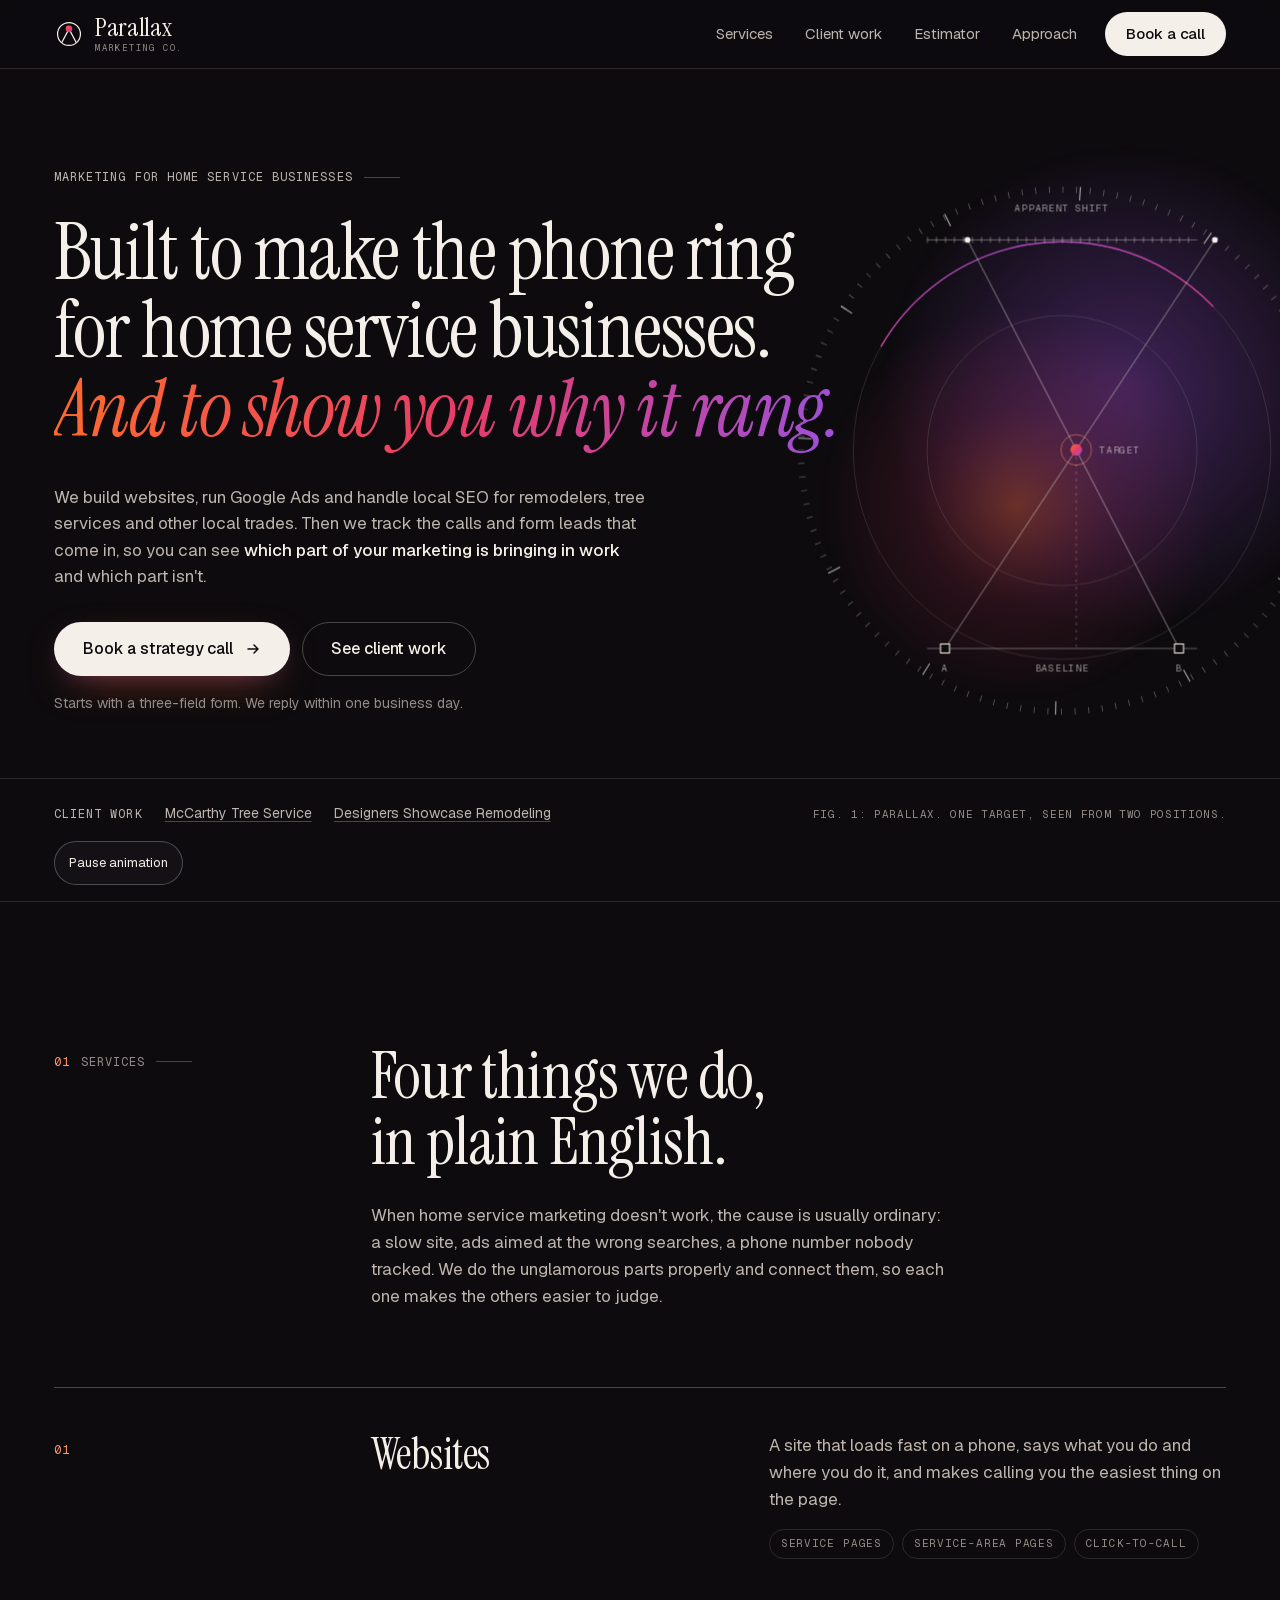
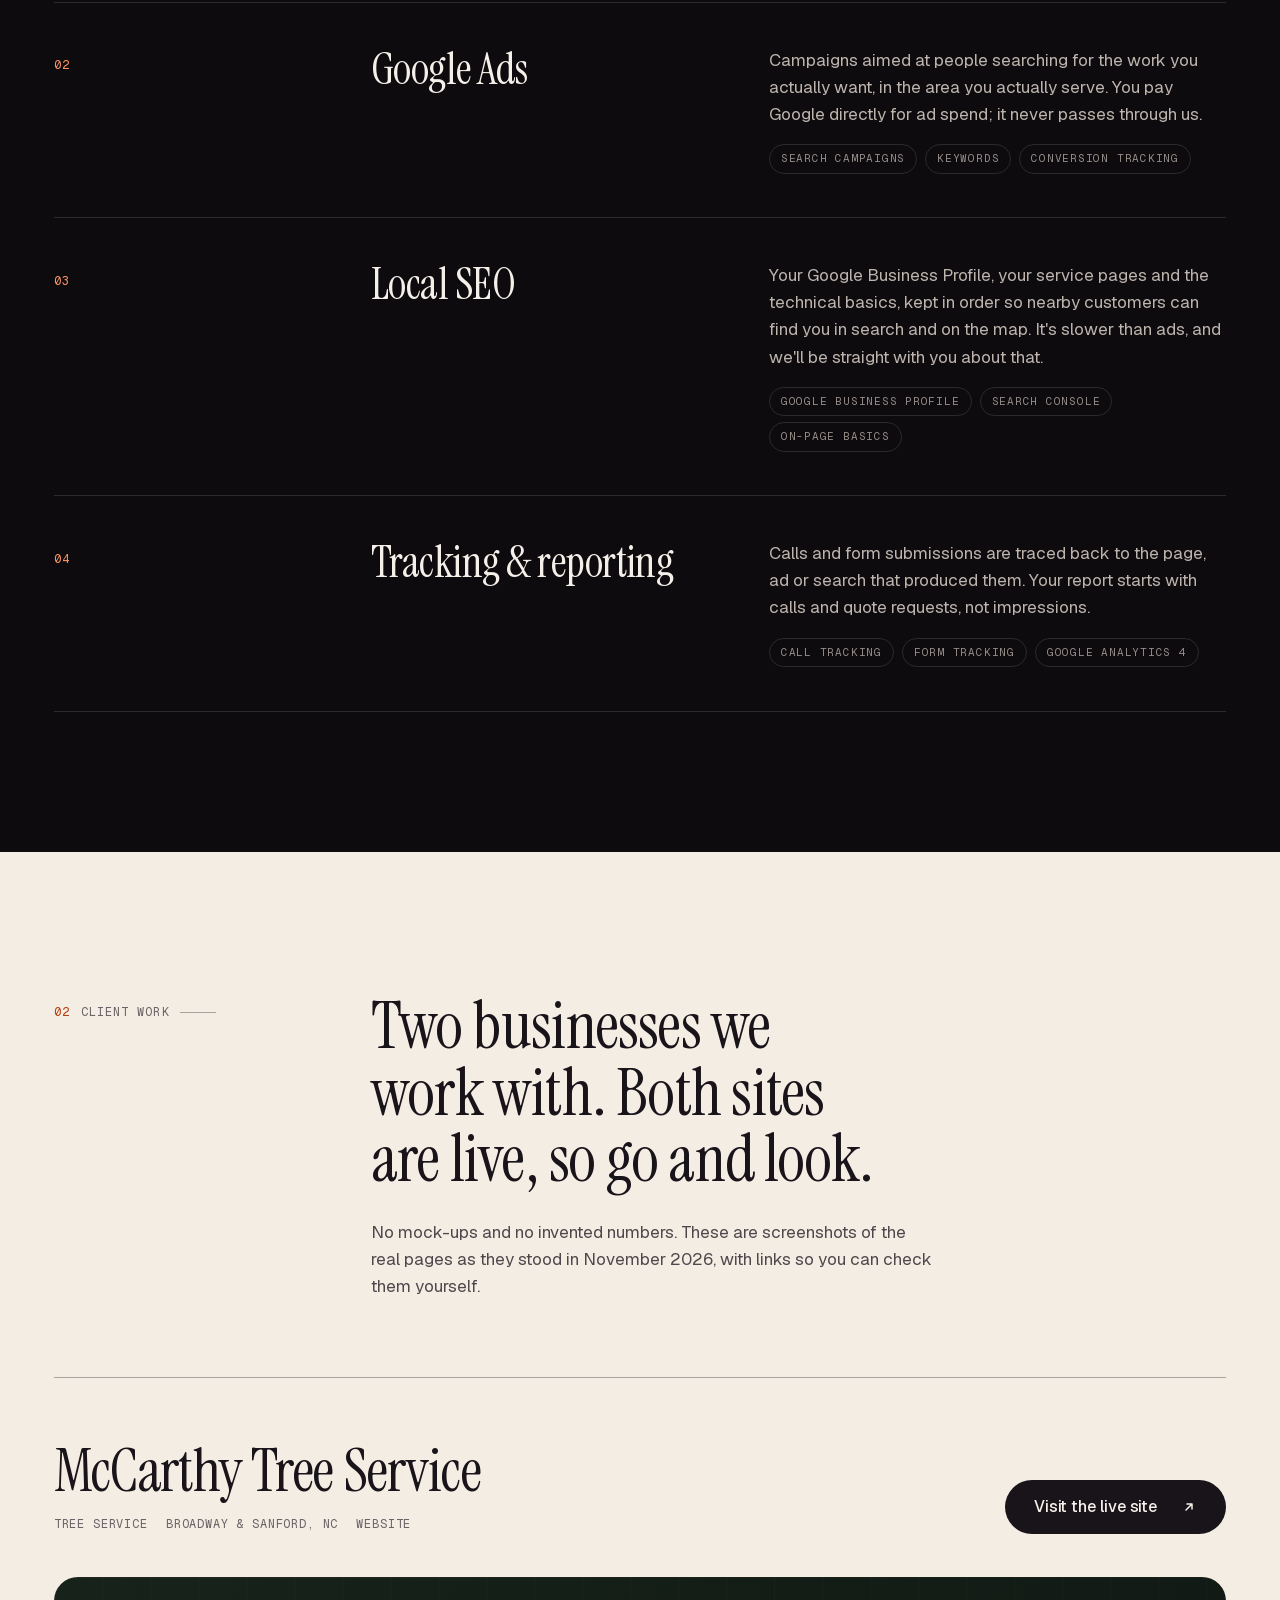
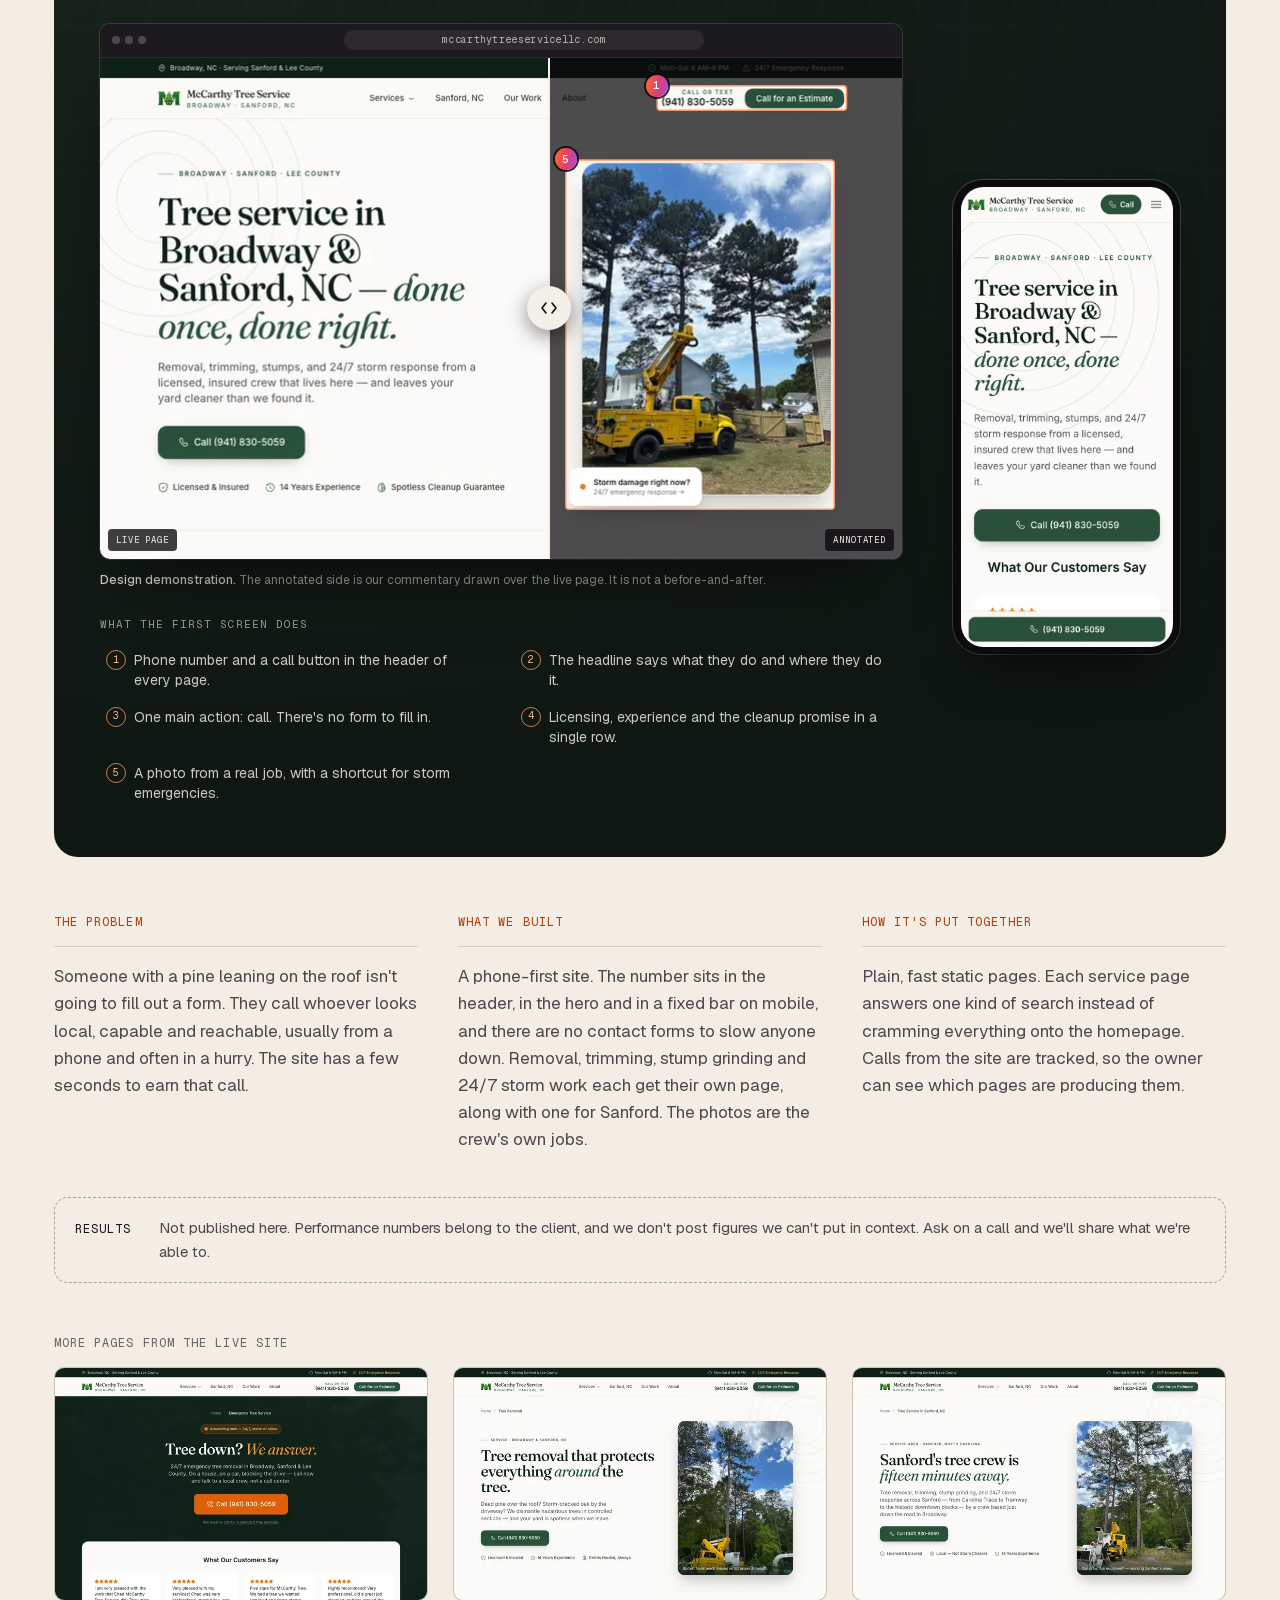
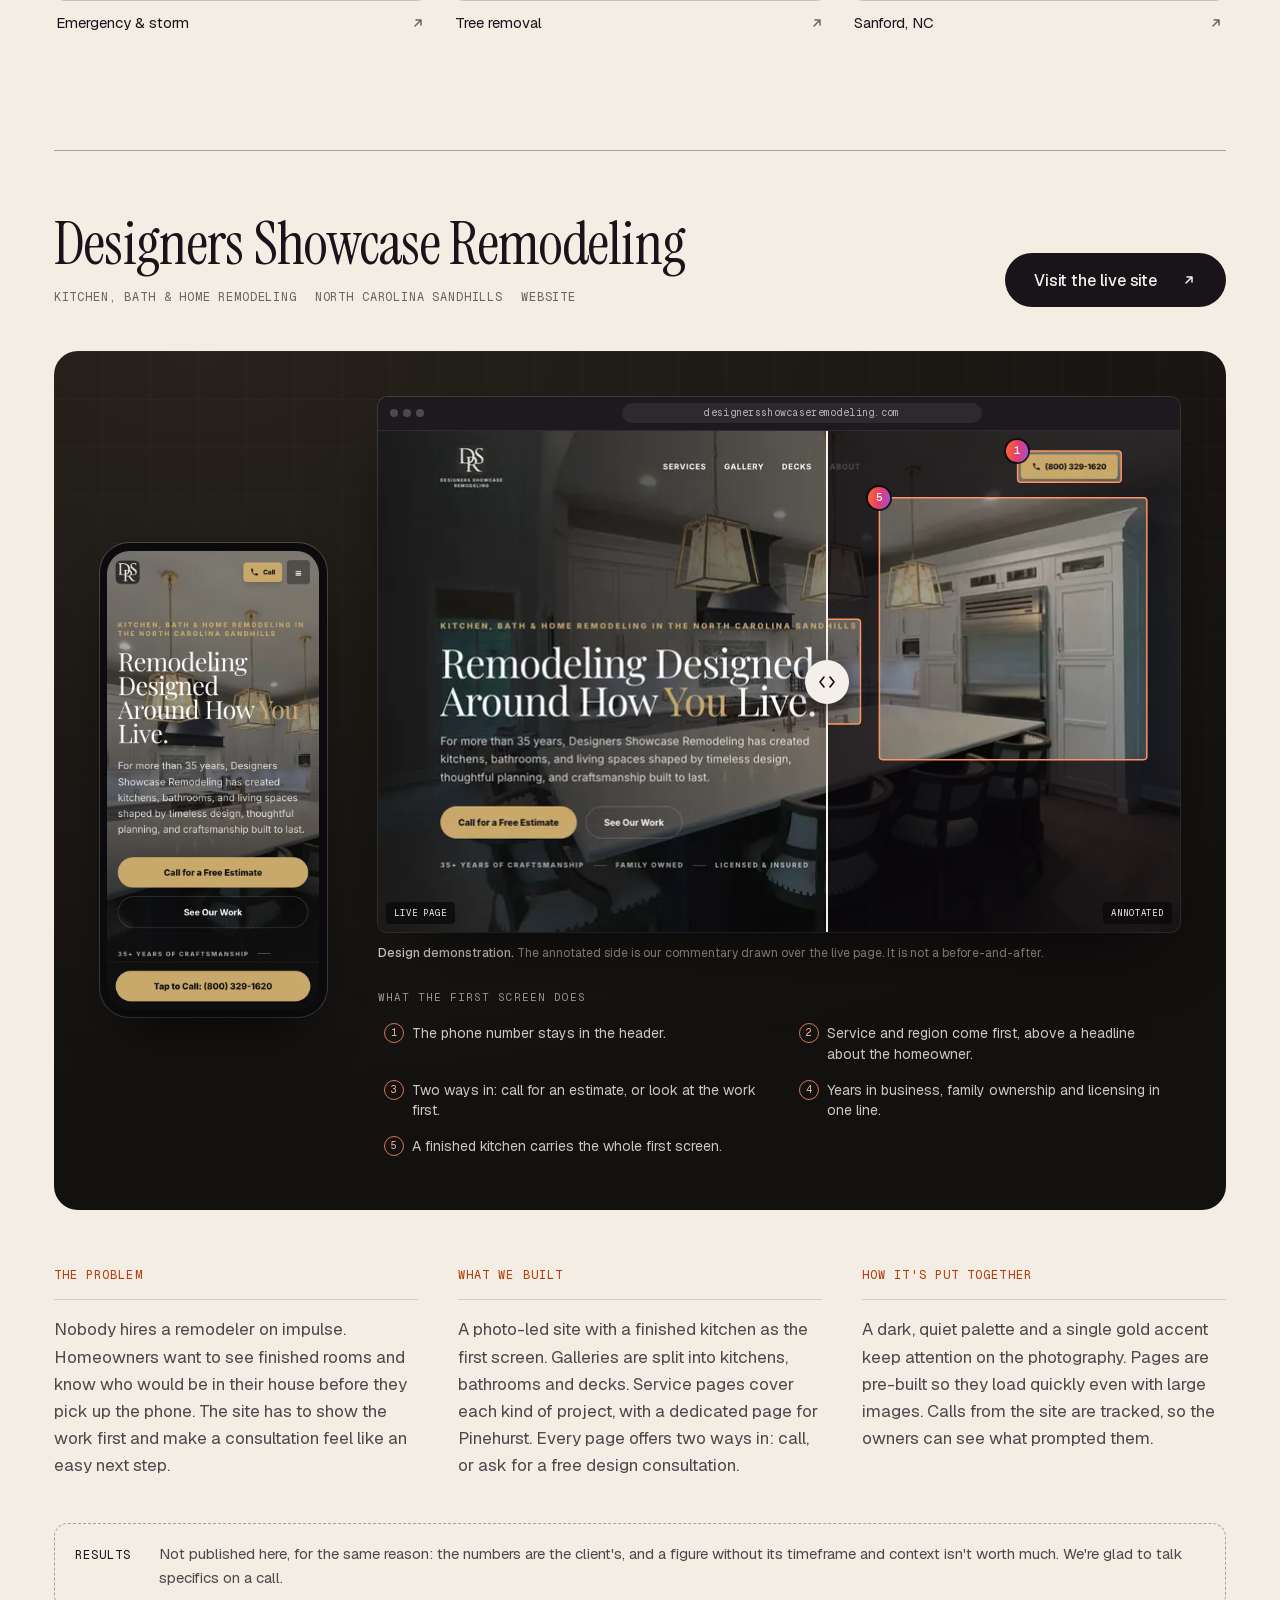
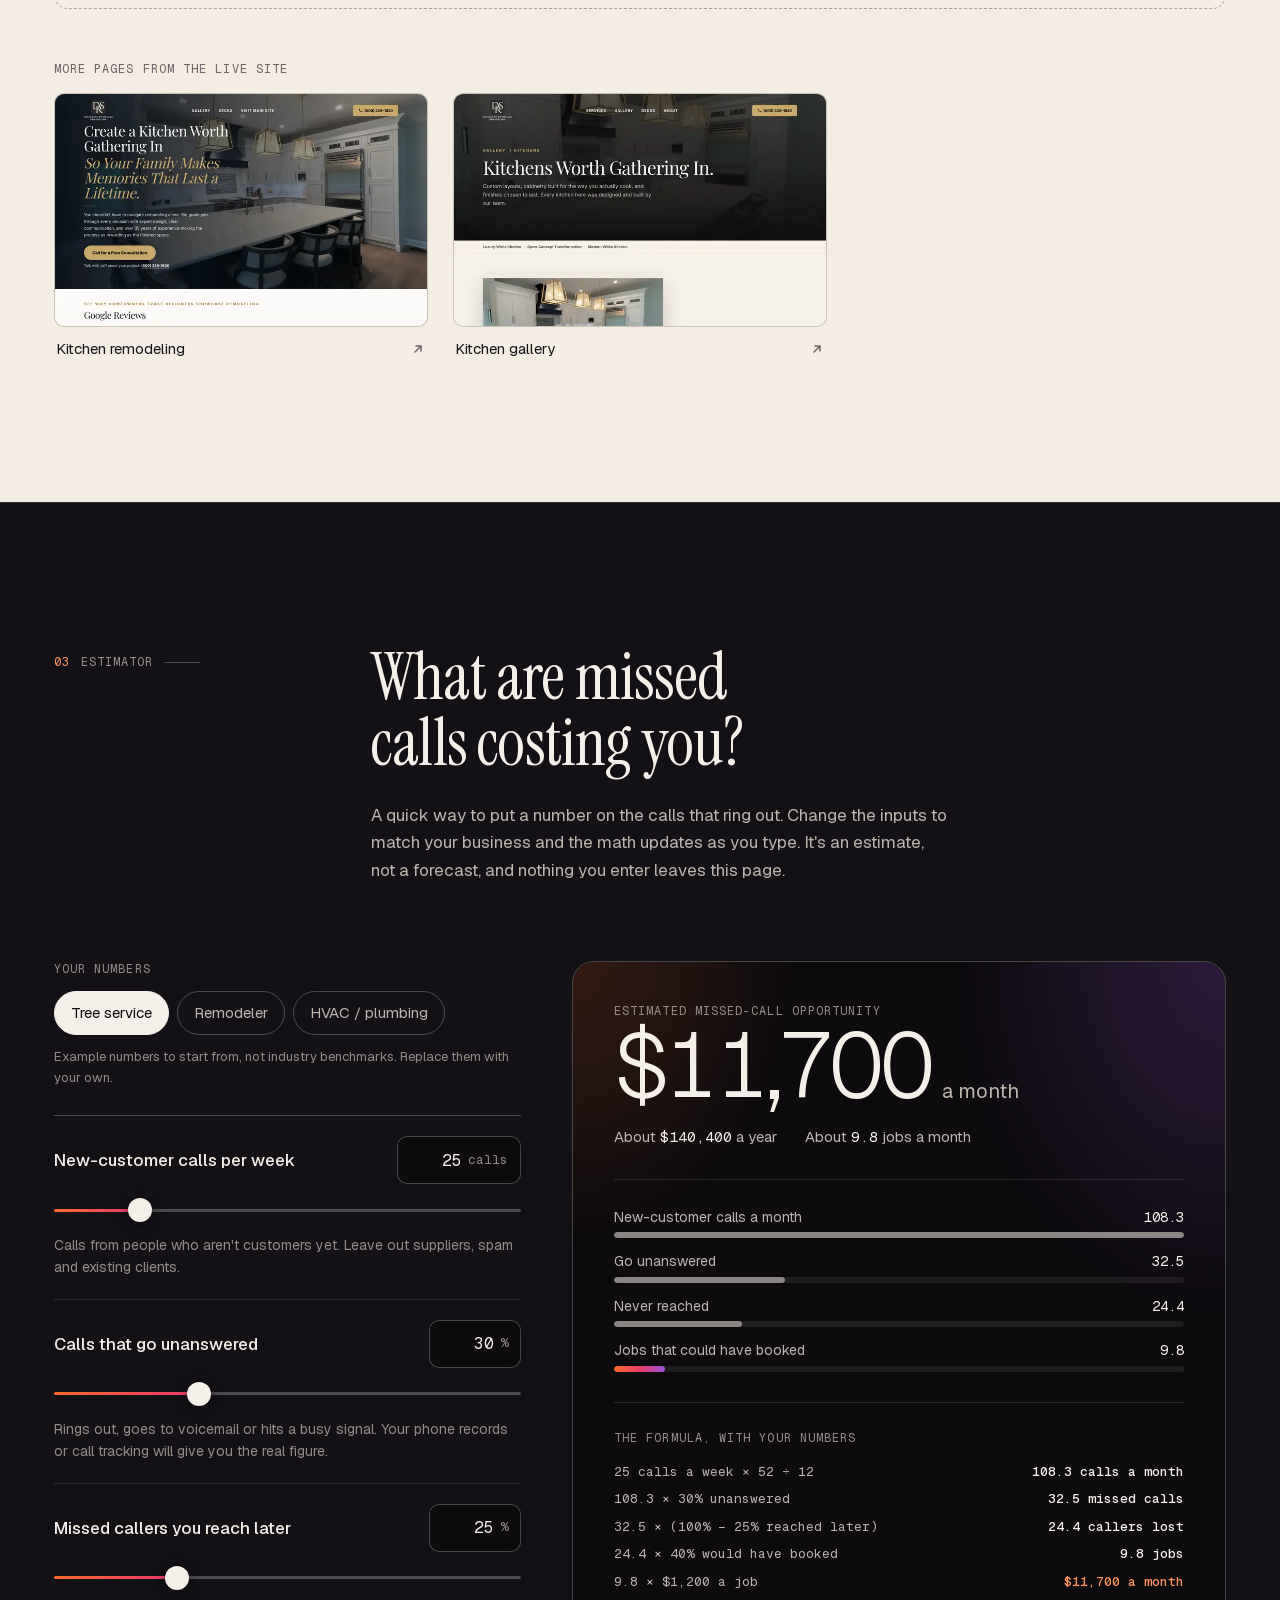
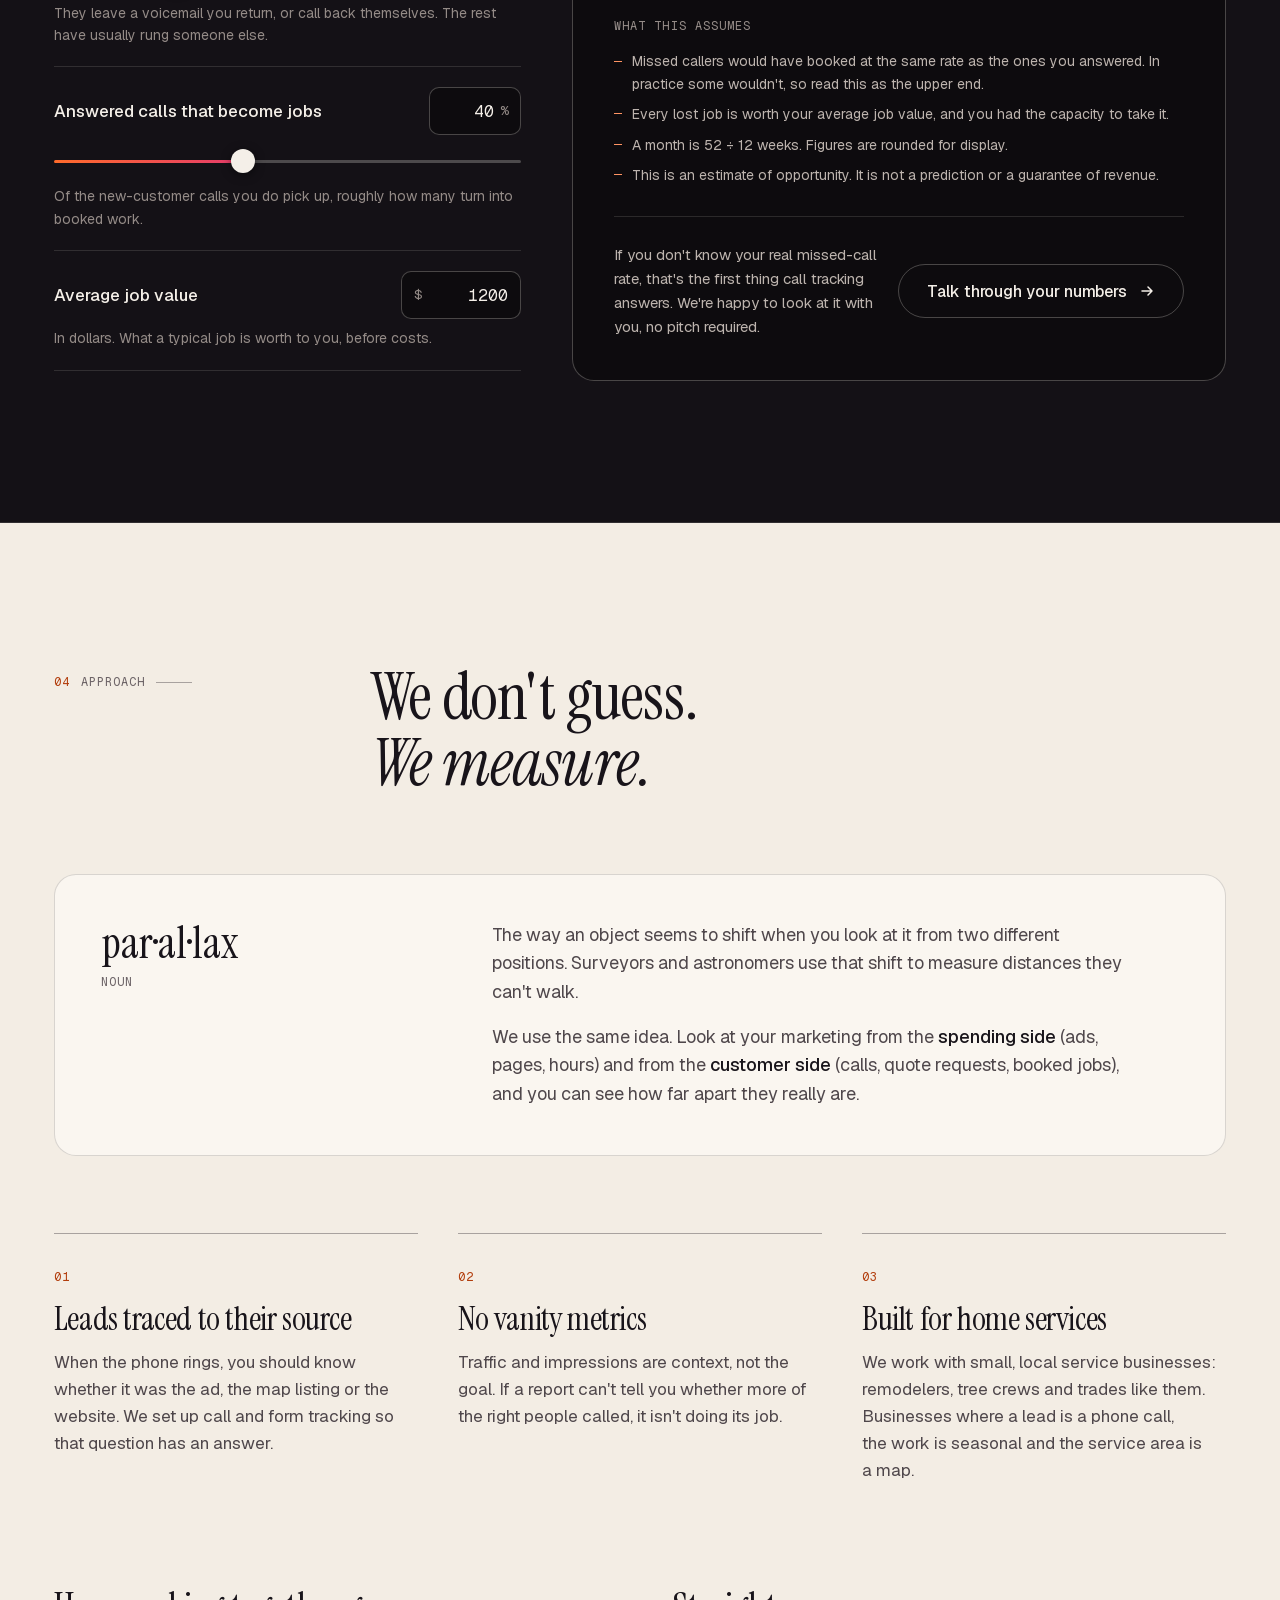
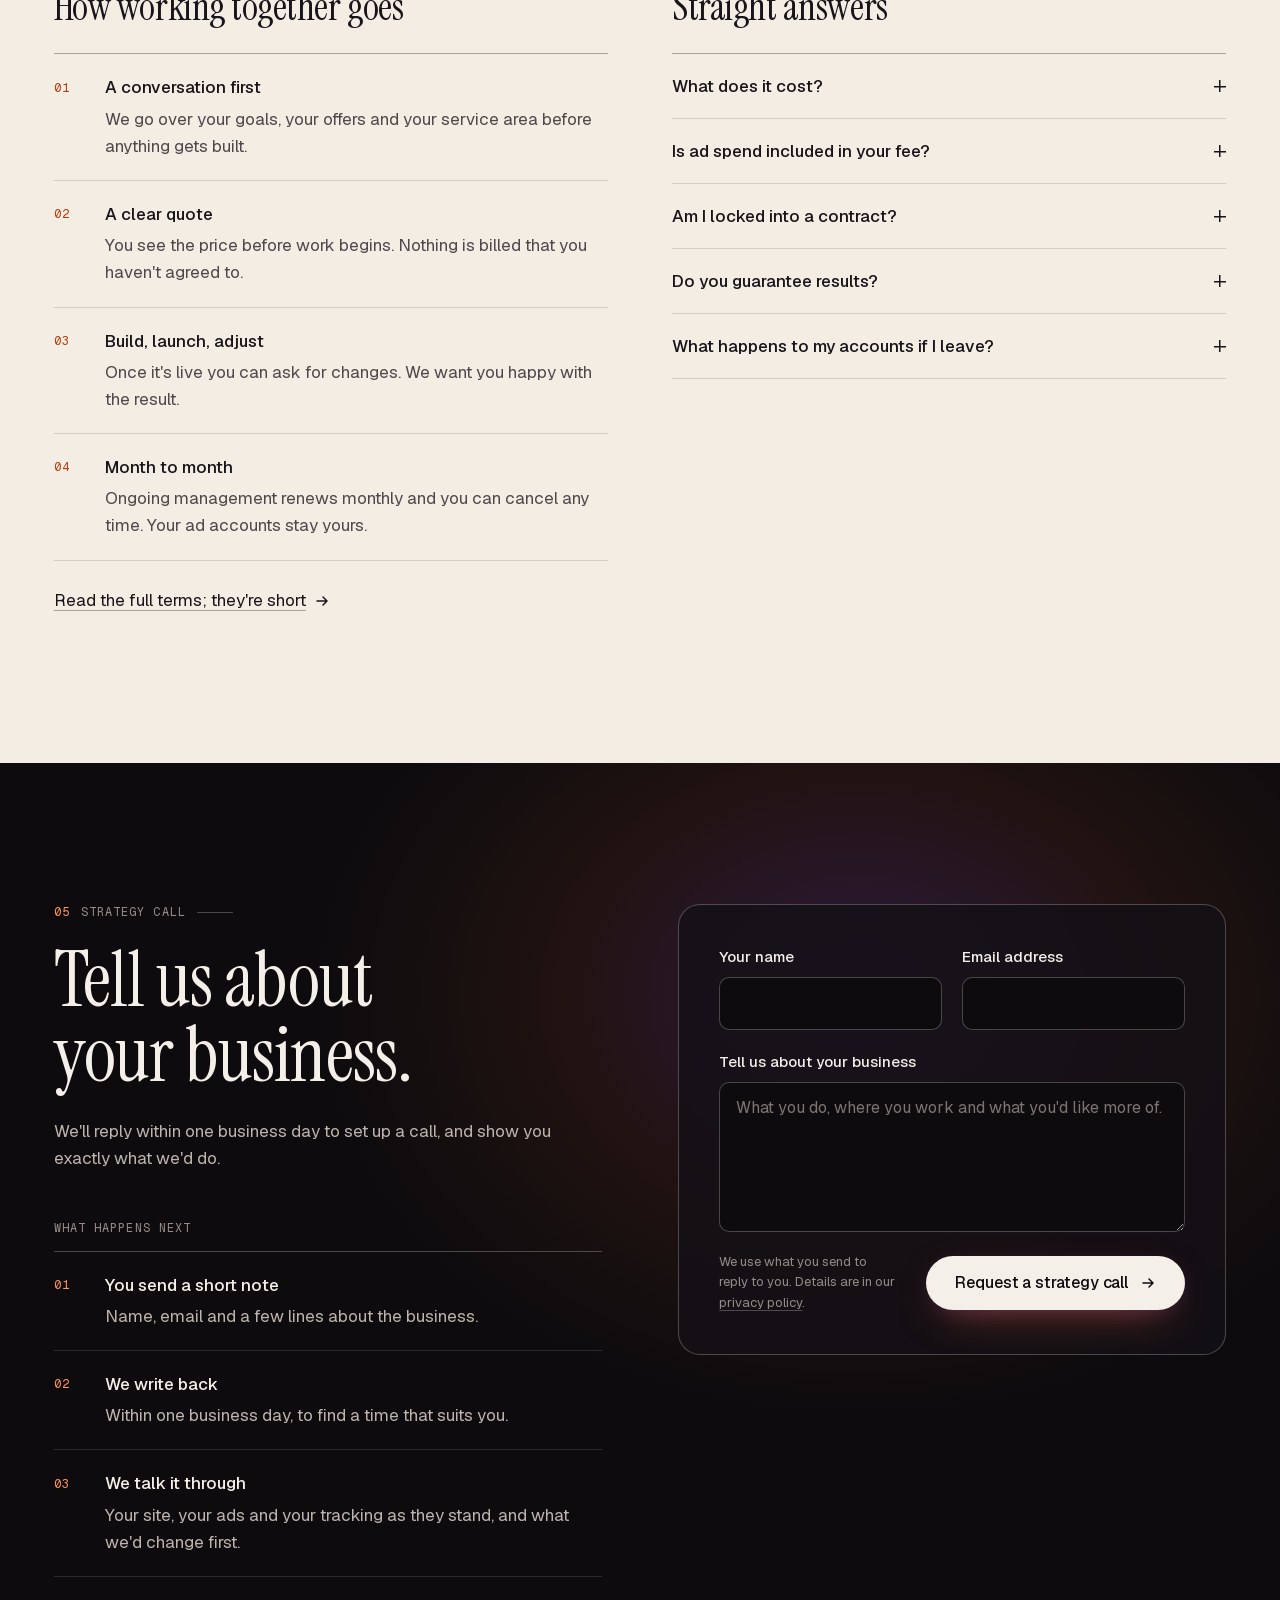
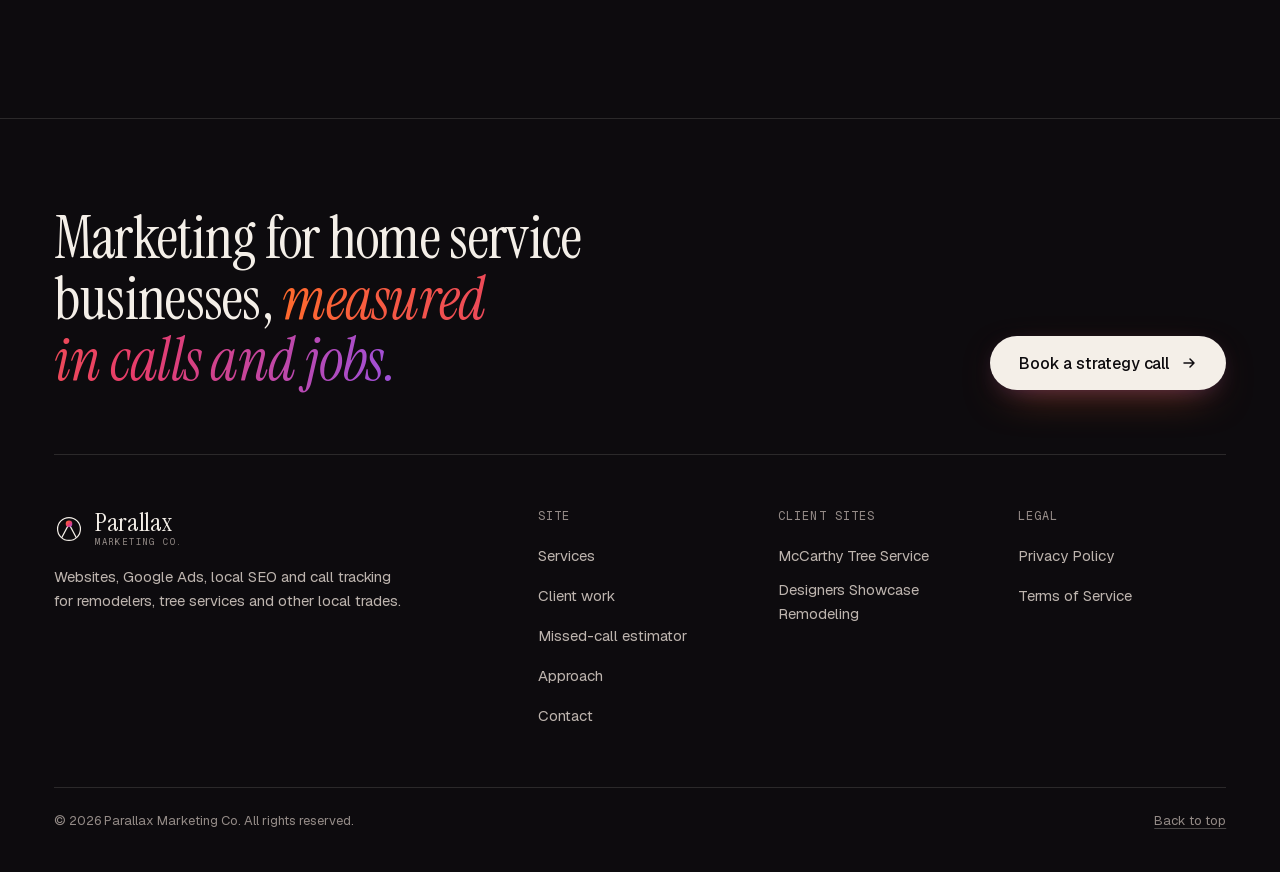
==== commit 3a6760df: "Improve preview motion controls and accessible logo labels" ====
--- a/index.html
+++ b/index.html
@@ -201,6 +201,7 @@
             <a class="link" href="#case-designers">Designers Showcase Remodeling</a>
           </div>
           <p class="hero__caption">Fig. 1: Parallax. One target, seen from two positions.</p>
+          <button class="motion-toggle" type="button" aria-pressed="false">Pause animation</button>
         </div>
       </div>
     </section>
@@ -794,7 +795,7 @@
               <path d="M8.2 25.4 16 10.5l7.8 14.9" fill="none" stroke="currentColor" stroke-width="1.3" stroke-linejoin="round"/>
               <circle cx="16" cy="10.5" r="3.5" fill="url(#logo-grad)"/>
             </svg>
-            <span class="logo__text"><span class="logo__name">Parallax</span><span class="logo__sub">Marketing Co.</span></span>
+            <span class="logo__text"><span class="logo__name">Parallax</span> <span class="logo__sub">Marketing Co.</span></span>
           </a>
           <p>Websites, Google Ads, local SEO and call tracking for remodelers, tree services and other local trades.</p>
         </div>
--- a/assets/css/site.css
+++ b/assets/css/site.css
@@ -980,3 +980,10 @@
   .reveal-on [data-reveal] { opacity: 1 !important; transform: none !important; }
   body, section, .theme-ink, .theme-paper { background: #fff !important; color: #000 !important; }
 }
+
+/* Explicit pause control for continuous decorative animation. */
+.motion-toggle { display: none; min-height: 44px; padding: 8px 14px; border: 1px solid var(--rule-strong); border-radius: 999px; background: var(--ink-2); color: var(--cream); font: inherit; font-size: .8125rem; cursor: pointer; justify-self: start; }
+.js .motion-toggle { display: inline-flex; align-items: center; }
+.motion-paused .fig__spin, .motion-paused .fig__arc, .motion-paused .hero__fig { animation-play-state: paused; }
+.motion-paused .fig__layer, .motion-paused .browser, .motion-paused .phone { transform: none !important; }
+@media (prefers-reduced-motion: reduce) { .js .motion-toggle { display: none; } }
